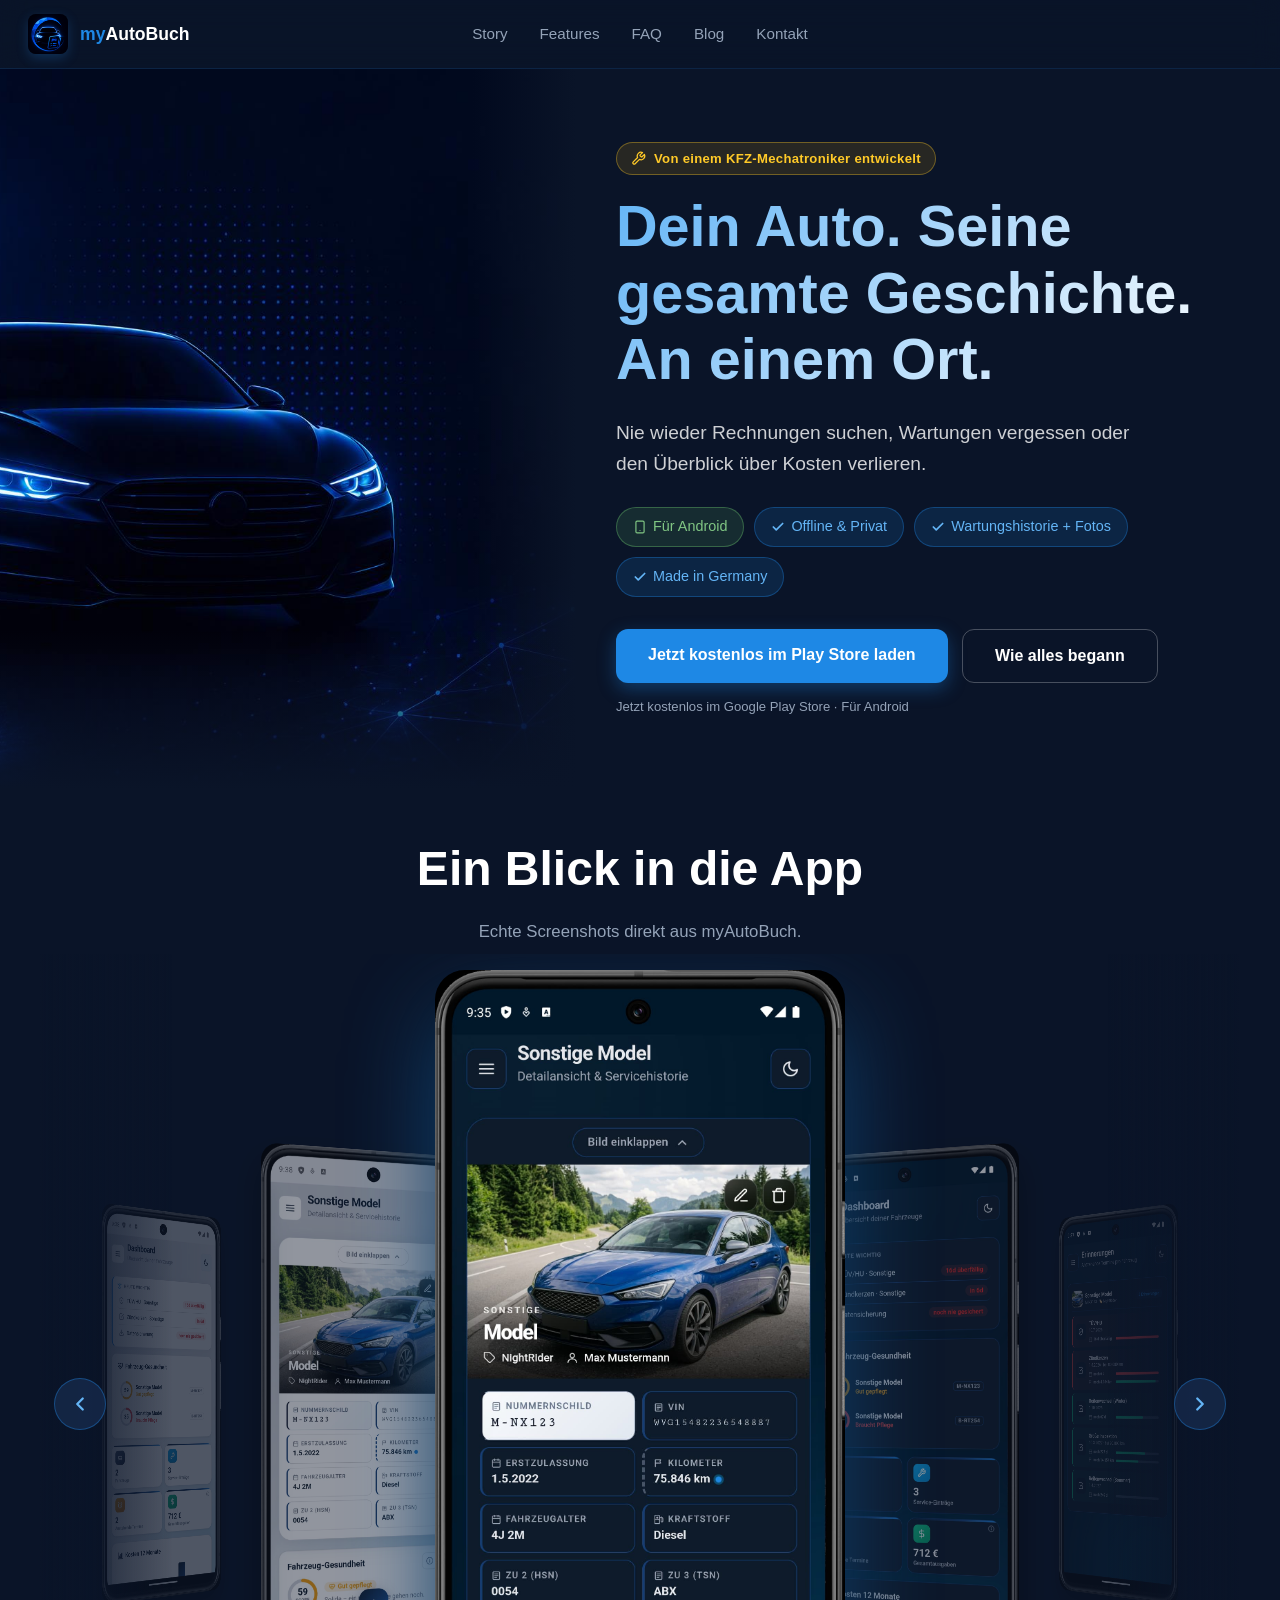
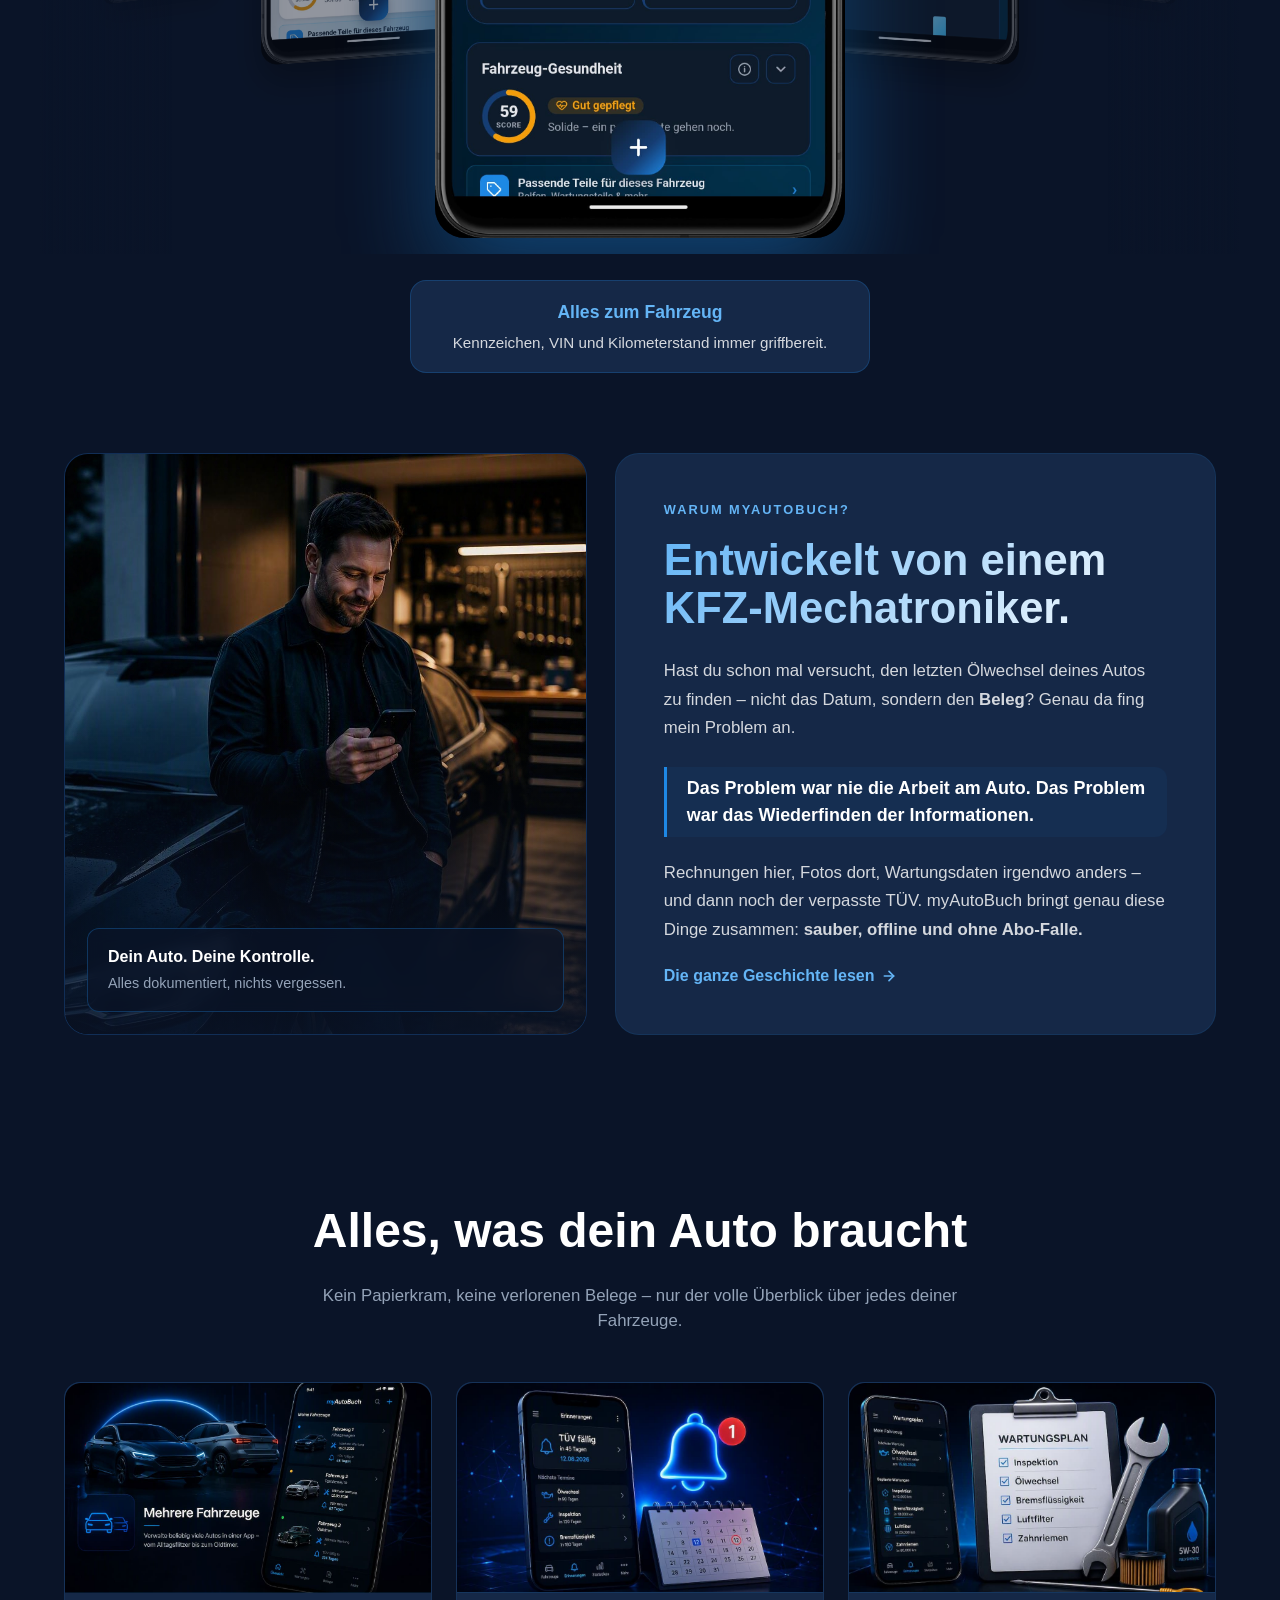
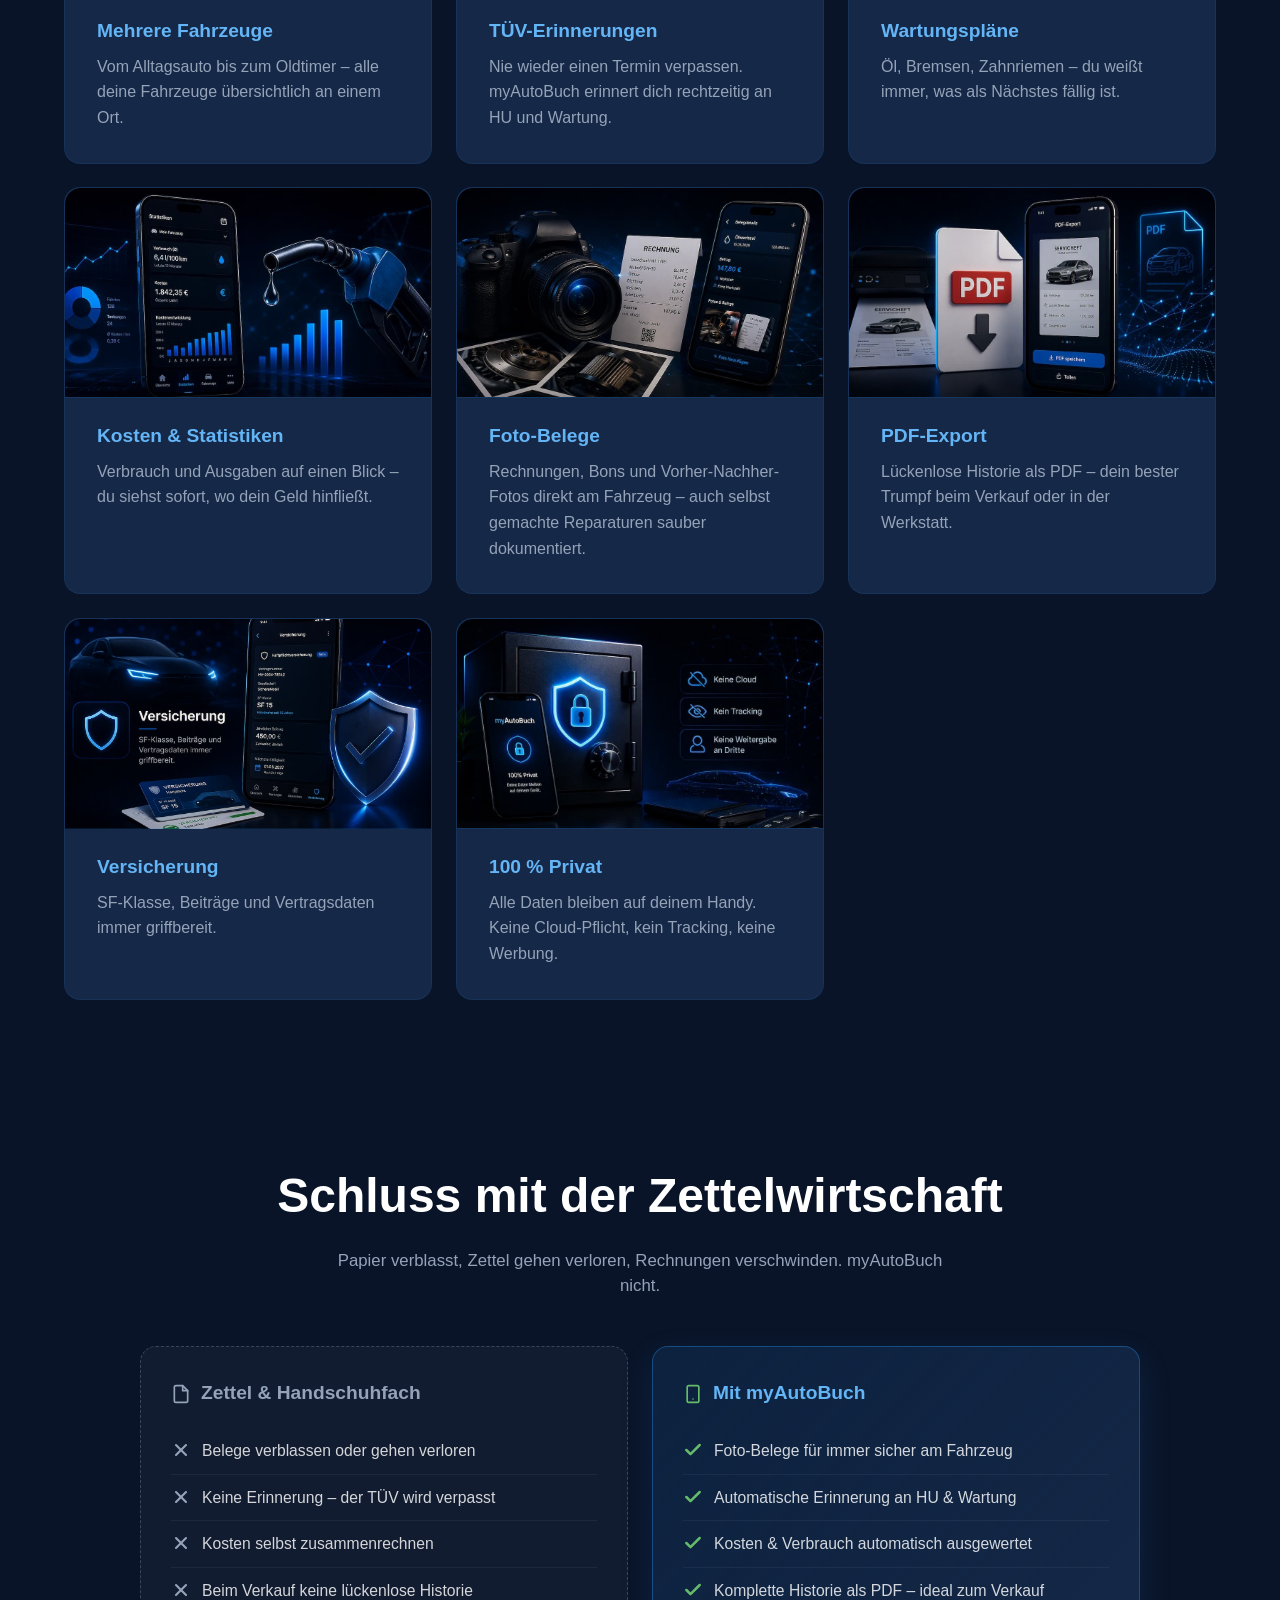
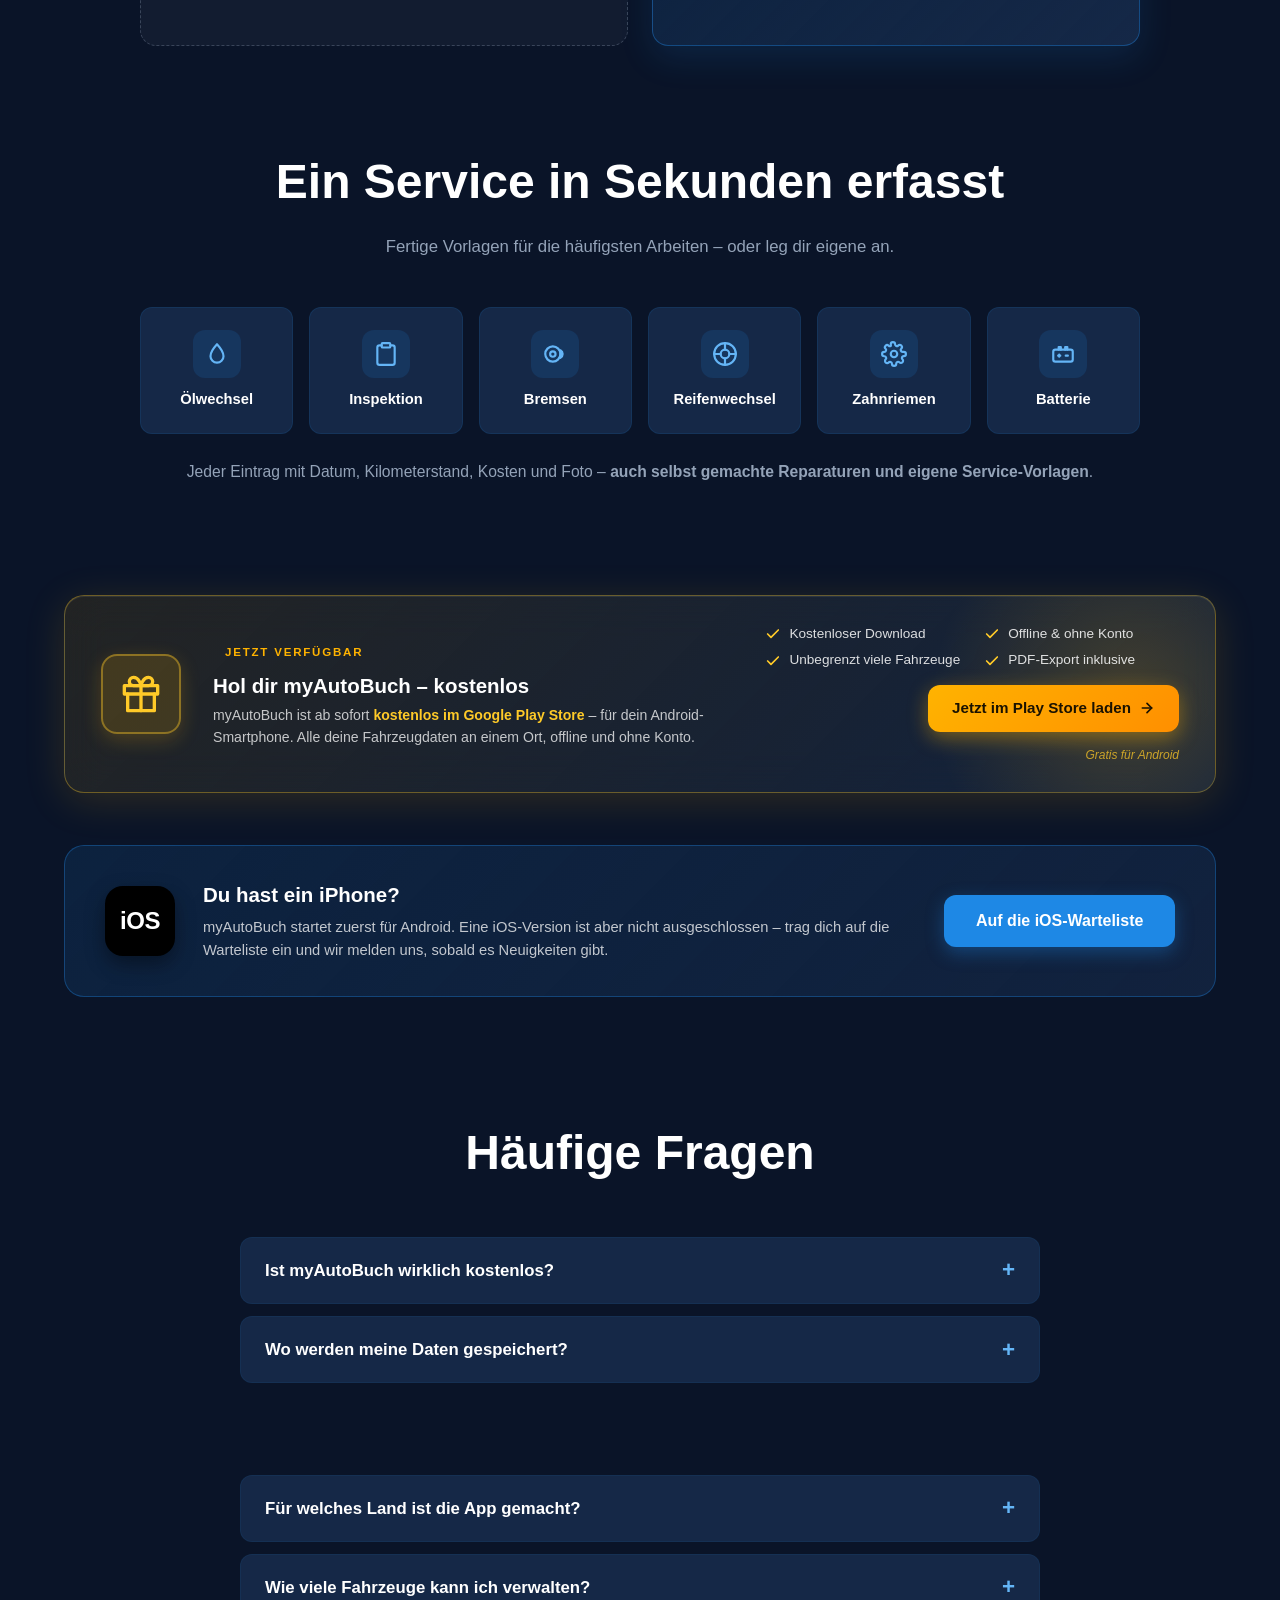
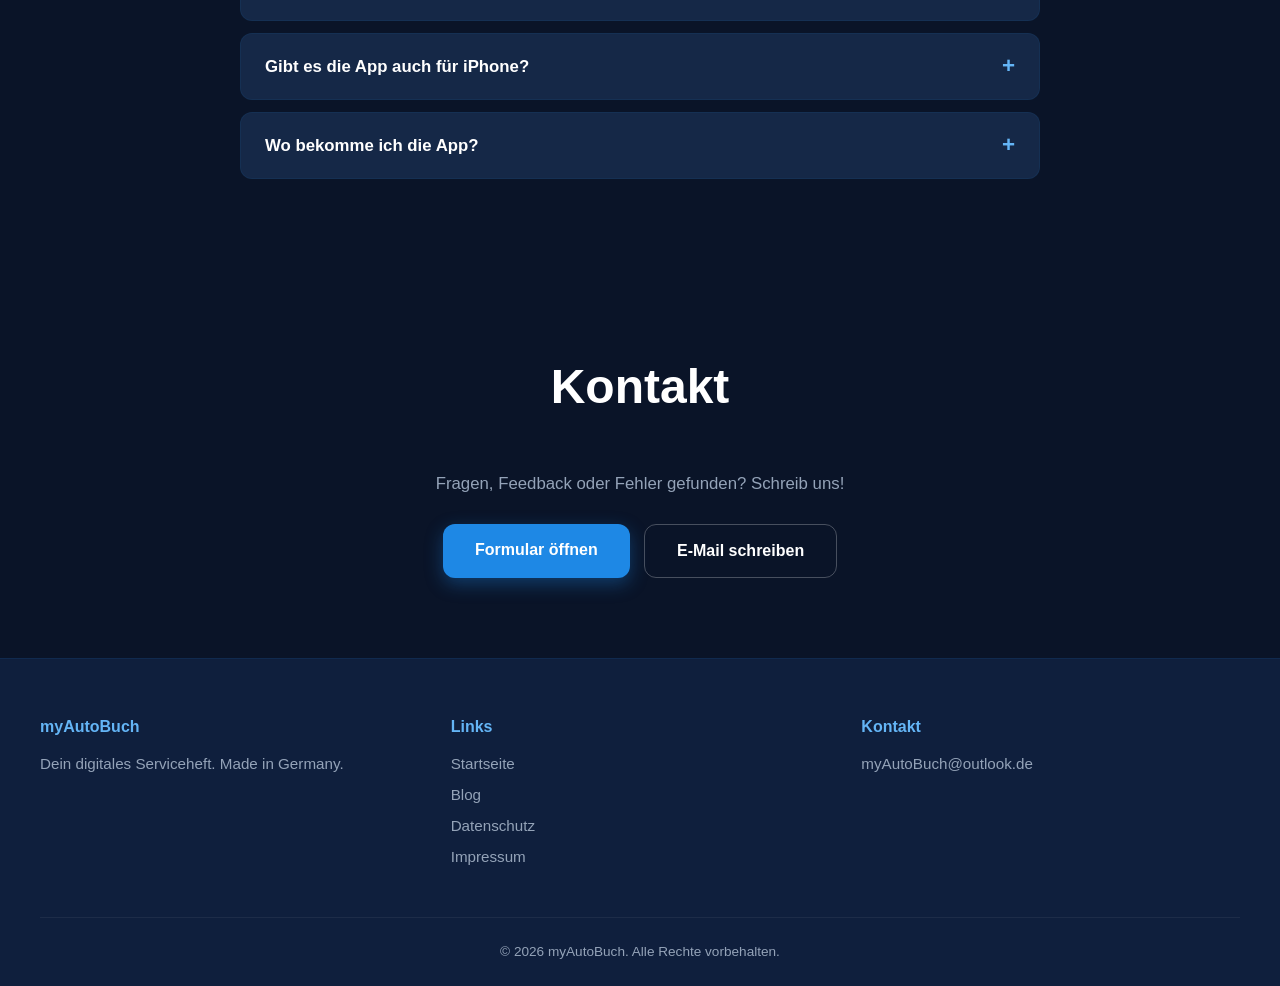
==== index.html @ 66697f63 "App-Launch: Early-Adopter-Buttons durch Play-Store-Link ersetzt, Karussell auf 15 Screenshots erweit" ====
<!DOCTYPE html>
<html lang="de">
<head>
<meta charset="UTF-8">
<meta name="viewport" content="width=device-width,initial-scale=1.0">
<title>myAutoBuch – Digitales Serviceheft App fuer Android | TUEV, Wartung, Tank</title>
<meta name="description" content="myAutoBuch ist das digitale Serviceheft für Android. Wartung, TÜV-Termine, Tankvorgänge, Kosten und Belege in einer App. 100 % offline, 100 % privat. Made in Germany.">
<meta property="og:site_name" content="myAutoBuch">
<meta property="og:type" content="website">
<meta property="og:title" content="myAutoBuch – Digitales Serviceheft App für Android">
<meta property="og:description" content="Digitales Serviceheft, TÜV Erinnerungen, Wartungspläne und Tankbuch in einer App. Alle Daten bleiben offline auf deinem Handy. Made in Germany.">
<meta property="og:url" content="https://myautobuch.github.io/">
<meta property="og:image" content="https://myautobuch.github.io/assets/og-image.jpg">
<meta property="og:image:width" content="1200">
<meta property="og:image:height" content="630">
<meta property="og:image:alt" content="myAutoBuch – Dein digitales Serviceheft">
<meta property="og:locale" content="de_DE">
<meta name="twitter:card" content="summary_large_image">
<meta name="twitter:title" content="myAutoBuch – Digitales Serviceheft App für Android">
<meta name="twitter:description" content="Digitales Serviceheft, TÜV Erinnerungen, Wartungspläne und Tankbuch in einer App. Alle Daten bleiben offline auf deinem Handy. Made in Germany.">
<meta name="twitter:image" content="https://myautobuch.github.io/assets/og-image.jpg">
<meta name="twitter:image:alt" content="myAutoBuch – Dein digitales Serviceheft">
<link rel="canonical" href="https://myautobuch.github.io/">
<link rel="icon" href="/favicon.ico">
<link rel="apple-touch-icon" sizes="180x180" href="/apple-touch-icon.png">
<link rel="icon" type="image/png" sizes="32x32" href="/favicon-32x32.png">
<link rel="icon" type="image/png" sizes="16x16" href="/favicon-16x16.png">
<link rel="manifest" href="/site.webmanifest">
<meta name="theme-color" content="#0A1428">
<link rel="stylesheet" href="style.css">

<!-- Zusaetzliche SEO-Meta-Tags -->
<meta name="keywords" content="digitales Serviceheft, Fahrzeugverwaltung, TÜV Erinnerung, Wartungsplan, Tankbuch, KFZ App, Auto App, myAutoBuch, Android App, Fahrtenbuch, Serviceheft App, HU Erinnerung">
<meta name="author" content="myAutoBuch">
<meta name="robots" content="index, follow, max-image-preview:large">
<meta name="googlebot" content="index, follow">
<meta name="language" content="German">
<meta name="revisit-after" content="7 days">
<meta name="rating" content="general">
<meta name="google-site-verification" content="DEIN_VERIFIZIERUNGS_CODE_HIER">
<meta name="twitter:site" content="@myautobuch">
<meta name="twitter:creator" content="@myautobuch">

<!-- Structured Data / JSON-LD: MobileApplication -->
<script type="application/ld+json">
{
  "@context": "https://schema.org",
  "@type": "MobileApplication",
  "name": "myAutoBuch",
  "operatingSystem": "ANDROID",
  "applicationCategory": "AutoAndVehicles",
  "applicationSubCategory": "Digitales Serviceheft",
  "description": "myAutoBuch ist dein digitales Serviceheft für Android. Verwalte Wartungen, TÜV-Termine, Tankvorgänge, Kosten und Belege – 100 Prozent offline, 100 Prozent privat, Made in Germany.",
  "url": "https://myautobuch.github.io/",
  "image": "https://myautobuch.github.io/assets/og-image.jpg",
  "inLanguage": "de-DE",
  "author": {
    "@type": "Organization",
    "name": "myAutoBuch",
    "email": "myAutoBuch@outlook.de",
    "url": "https://myautobuch.github.io/"
  },
  "offers": {
    "@type": "Offer",
    "price": "0",
    "priceCurrency": "EUR",
    "availability": "https://schema.org/InStock"
  },
  "featureList": [
    "Mehrere Fahrzeuge verwalten",
    "TÜV Erinnerungen",
    "Wartungspläne",
    "Statistiken und Auswertungen",
    "Foto Belege",
    "PDF Export",
    "Versicherungsdaten",
    "100 Prozent offline und privat"
  ]
}
</script>
<!-- Structured Data / JSON-LD: Organization -->
<script type="application/ld+json">
{
  "@context": "https://schema.org",
  "@type": "Organization",
  "name": "myAutoBuch",
  "url": "https://myautobuch.github.io/",
  "logo": "https://myautobuch.github.io/assets/icon.png",
  "email": "myAutoBuch@outlook.de",
  "sameAs": [
    "https://www.facebook.com/myautobuch",
    "https://www.instagram.com/myautobuch",
    "https://twitter.com/myautobuch"
  ]
}
</script>
<!-- Structured Data / JSON-LD: Website mit interner Suche -->
<script type="application/ld+json">
{
  "@context": "https://schema.org",
  "@type": "WebSite",
  "name": "myAutoBuch",
  "url": "https://myautobuch.github.io/",
  "inLanguage": "de-DE"
}
</script>
<script type="application/ld+json">
{
  "@context": "https://schema.org",
  "@type": "FAQPage",
  "mainEntity": [
    {
      "@type": "Question",
      "name": "Ist myAutoBuch wirklich kostenlos?",
      "acceptedAnswer": {
        "@type": "Answer",
        "text": "Der Download bleibt immer kostenlos. Später wird es optionale Premium-Features geben, der Kern der App bleibt gratis."
      }
    },
    {
      "@type": "Question",
      "name": "Wo werden meine Daten gespeichert?",
      "acceptedAnswer": {
        "@type": "Answer",
        "text": "Alle Daten bleiben lokal auf deinem Smartphone. Es gibt keinen Server und kein Konto. Später kommt eine optionale Cloud-Sicherung als Premium-Feature."
      }
    },
    {
      "@type": "Question",
      "name": "Welche Fahrzeuge werden unterstützt?",
      "acceptedAnswer": {
        "@type": "Answer",
        "text": "Aktuell nur Autos (PKW). Motorräder, Wohnmobile und LKW folgen in späteren Versionen."
      }
    },
    {
      "@type": "Question",
      "name": "Für welches Land ist die App gemacht?",
      "acceptedAnswer": {
        "@type": "Answer",
        "text": "myAutoBuch ist speziell für Deutschland gemacht. Mit HSN/TSN-Erfassung, TÜV/HU-Terminen und SF-Klassen für die Kfz-Versicherung."
      }
    },
    {
      "@type": "Question",
      "name": "Wie viele Fahrzeuge kann ich verwalten?",
      "acceptedAnswer": {
        "@type": "Answer",
        "text": "Beliebig viele. Ob ein Auto oder zehn, die App skaliert mit dir."
      }
    },
    {
      "@type": "Question",
      "name": "Gibt es die App auch für iPhone?",
      "acceptedAnswer": {
        "@type": "Answer",
        "text": "myAutoBuch startet zuerst für Android. Eine iOS-Version ist nicht ausgeschlossen – trag dich auf die Warteliste ein."
      }
    },
    {
      "@type": "Question",
      "name": "Wo bekomme ich die App?",
      "acceptedAnswer": {
        "@type": "Answer",
        "text": "myAutoBuch ist ab sofort kostenlos im Google Play Store verfügbar. Einfach myAutoBuch suchen oder direkt über die Website laden."
      }
    }
  ]
}
</script>
</head>
<body>

<nav class="nav">
  <a href="index.html" class="nav-brand">
    <div class="nav-logo" aria-label="myAutoBuch Logo"></div>
    <span><span style="color:var(--color-primary);">my</span>AutoBuch</span>
  </a>
  <ul class="nav-links">
    <li><a href="index.html#warum">Story</a></li>
    <li><a href="index.html#features">Features</a></li>
    <li><a href="index.html#faq">FAQ</a></li>
    <li><a href="blog.html">Blog</a></li>
    <li><a href="index.html#kontakt">Kontakt</a></li>
  </ul>
  <div class="nav-spacer"></div>
</nav>

<!-- 1) HERO -->
<section class="hero">
  <div class="hero-image" role="img" aria-label="myAutoBuch – dein digitales Serviceheft"></div>
  <div class="hero-content">
    <span class="hero-eyebrow">
      <svg viewBox="0 0 24 24" fill="none" stroke="currentColor" stroke-width="2" stroke-linecap="round" stroke-linejoin="round"><path d="M14.7 6.3a1 1 0 0 0 0 1.4l1.6 1.6a1 1 0 0 0 1.4 0l3.77-3.77a6 6 0 0 1-7.94 7.94l-6.91 6.91a2.12 2.12 0 0 1-3-3l6.91-6.91a6 6 0 0 1 7.94-7.94l-3.76 3.76z"/></svg>
      Von einem KFZ-Mechatroniker entwickelt
    </span>
    <h1>Dein Auto. Seine gesamte Geschichte. An einem Ort.</h1>
    <p class="hero-subtitle">Nie wieder Rechnungen suchen, Wartungen vergessen oder den Überblick über Kosten verlieren.</p>
    <div class="hero-usps">
      <span class="pill pill-android"><svg viewBox="0 0 24 24" width="14" height="14" fill="none" stroke="currentColor" stroke-width="2" stroke-linecap="round" stroke-linejoin="round"><rect x="5" y="2" width="14" height="20" rx="2" ry="2"/><line x1="12" y1="18" x2="12" y2="18"/></svg> Für Android</span>
      <span class="pill"><svg viewBox="0 0 24 24" width="14" height="14" fill="none" stroke="currentColor" stroke-width="3" stroke-linecap="round" stroke-linejoin="round"><polyline points="20 6 9 17 4 12"/></svg> Offline &amp; Privat</span>
      <span class="pill"><svg viewBox="0 0 24 24" width="14" height="14" fill="none" stroke="currentColor" stroke-width="3" stroke-linecap="round" stroke-linejoin="round"><polyline points="20 6 9 17 4 12"/></svg> Wartungshistorie + Fotos</span>
      <span class="pill"><svg viewBox="0 0 24 24" width="14" height="14" fill="none" stroke="currentColor" stroke-width="3" stroke-linecap="round" stroke-linejoin="round"><polyline points="20 6 9 17 4 12"/></svg> Made in Germany</span>
    </div>
    <div class="hero-buttons">
      <!-- LIVE: App ist seit 08/2026 im Google Play Store. -->
      <a href="https://play.google.com/store/apps/details?id=de.myautobuch.app" class="btn btn-primary">Jetzt kostenlos im Play Store laden</a>
      <a href="#warum" class="btn btn-secondary">Wie alles begann</a>
    </div>
    <p class="hero-note">Jetzt kostenlos im Google Play Store · Für Android</p>
  </div>
</section>

<!-- 2) SCREENSHOT-KARUSSELL (echtes 3D, aber scharf) -->
<section id="screenshots" class="screens-head">
  <h2 class="reveal">Ein Blick in die App</h2>
  <p class="lead reveal" data-d="1">Echte Screenshots direkt aus myAutoBuch.</p>
</section>

<div class="carousel3d" id="carousel3d" aria-label="Screenshot-Galerie von myAutoBuch">
  <button class="carousel3d-nav prev" id="c3dPrev" aria-label="Vorheriger Screenshot">
    <svg viewBox="0 0 24 24" fill="none" stroke="currentColor" stroke-width="2.5" stroke-linecap="round" stroke-linejoin="round"><polyline points="15 18 9 12 15 6"/></svg>
  </button>
  <div class="carousel3d-stage" id="c3dStage">
    <figure class="c3d-item" data-title="Alles zum Fahrzeug" data-text="Kennzeichen, VIN und Kilometerstand immer griffbereit.">
      <img src="assets/screenshot-1.jpg" alt="Fahrzeug-Detailansicht mit Kennzeichen, VIN, Kilometerstand und Fahrzeugdaten" loading="lazy" width="720" height="1524">
    </figure>
    <figure class="c3d-item" data-title="Dein Cockpit" data-text="Übersicht, anstehende Termine und Kosten auf einen Blick.">
      <img src="assets/screenshot-2.jpg" alt="Dashboard mit Fahrzeug-Übersicht, anstehenden Terminen und Kostenverlauf" loading="lazy" width="720" height="1524">
    </figure>
    <figure class="c3d-item" data-title="Nie wieder TÜV verpassen" data-text="Automatische Erinnerungen für HU und Wartung.">
      <img src="assets/screenshot-3.jpg" alt="Erinnerungen an TÜV/HU und Wartungstermine mit Fälligkeit" loading="lazy" width="720" height="1524">
    </figure>
    <figure class="c3d-item" data-title="Zahlen, die du verstehst" data-text="Verbrauch, Fahrleistung und Tank-Ranking im Vergleich.">
      <img src="assets/screenshot-4.jpg" alt="Statistiken mit Monatsvergleich, Tankstellen-Ranking und Fahrleistung" loading="lazy" width="720" height="1524">
    </figure>
    <figure class="c3d-item" data-title="Volle Kostenkontrolle" data-text="Ausgaben und CO₂ je Kraftstoff immer im Blick.">
      <img src="assets/screenshot-5.jpg" alt="Kostenübersicht mit Gesamtausgaben, Tank-Auswertung und CO₂ pro Kraftstoff" loading="lazy" width="720" height="1524">
    </figure>
    <figure class="c3d-item" data-title="Jede Tankung erfasst" data-text="Getrennte Auswertung je Kraftstoff und volle Historie.">
      <img src="assets/screenshot-6.jpg" alt="Tankübersicht mit getrennter Auswertung je Kraftstoff und Tankungs-Historie" loading="lazy" width="720" height="1524">
    </figure>
    <figure class="c3d-item" data-title="Fahrzeug-Gesundheit" data-text="Ein Score zeigt, wie gepflegt dein Auto wirklich ist.">
      <img src="assets/screenshot-7.jpg" alt="Fahrzeug-Gesundheits-Score mit HU/TÜV-Status, Wartungen und Score-Verlauf" loading="lazy" width="720" height="1524">
    </figure>
    <figure class="c3d-item" data-title="Lückenlose Service-Historie" data-text="Jede Reparatur mit Datum, Kilometern und Kosten.">
      <img src="assets/screenshot-8.jpg" alt="Service-Historie als Zeitstrahl mit Klimaservice, Reifenwechsel und Ölwechsel" loading="lazy" width="720" height="1524">
    </figure>
    <figure class="c3d-item" data-title="Wartung im Griff" data-text="Intervalle aus Vorlagen oder ganz nach deinem Plan.">
      <img src="assets/screenshot-9.jpg" alt="Wartungspläne mit Intervallen für Ölwechsel, Inspektionen und Reifenwechsel" loading="lazy" width="720" height="1524">
    </figure>
    <figure class="c3d-item" data-title="Deine Fahrleistung" data-text="Kilometer pro Monat und Jahr im klaren Vergleich.">
      <img src="assets/screenshot-10.jpg" alt="Fahrleistungs-Statistik mit Kilometern pro Monat und Jahresvergleich" loading="lazy" width="720" height="1524">
    </figure>
    <figure class="c3d-item" data-title="Alles griffbereit" data-text="Mehrere Fahrzeuge, Foto-Galerie und Datensicherung.">
      <img src="assets/screenshot-11.jpg" alt="App-Menü mit Fahrzeugauswahl, Foto-Galerie, Erfolgen und Datensicherung" loading="lazy" width="720" height="1524">
    </figure>
    <figure class="c3d-item" data-title="Erfolge freischalten" data-text="Pflege deine Historie – und werde dafür belohnt.">
      <img src="assets/screenshot-12.jpg" alt="Erfolge-Übersicht mit freischaltbaren Abzeichen und Fortschrittsbalken" loading="lazy" width="720" height="1524">
    </figure>
    <figure class="c3d-item" data-title="Dein Auto-Jahr" data-text="Alle Ausgaben nach Kategorie, teilbar mit einem Tipp.">
      <img src="assets/screenshot-13.jpg" alt="Jahresrückblick mit Gesamtausgaben und Aufteilung nach Kategorie" loading="lazy" width="720" height="1524">
    </figure>
    <figure class="c3d-item" data-title="Hell oder dunkel" data-text="Das komplette Dashboard auch im hellen Design.">
      <img src="assets/screenshot-14.jpg" alt="Dashboard im hellen Design mit Terminen, Fahrzeug-Gesundheit und Kosten" loading="lazy" width="720" height="1524">
    </figure>
    <figure class="c3d-item" data-title="Dein Fahrzeug mit Foto" data-text="Eigenes Fahrzeugbild, Kennzeichen, VIN und HSN/TSN.">
      <img src="assets/screenshot-15.jpg" alt="Fahrzeug-Detailansicht mit Fahrzeugfoto, Kennzeichen, VIN und HSN/TSN" loading="lazy" width="720" height="1524">
    </figure>
  </div>
  <button class="carousel3d-nav next" id="c3dNext" aria-label="Nächster Screenshot">
    <svg viewBox="0 0 24 24" fill="none" stroke="currentColor" stroke-width="2.5" stroke-linecap="round" stroke-linejoin="round"><polyline points="9 18 15 12 9 6"/></svg>
  </button>
</div>
<div class="carousel3d-caption reveal" id="c3dCaption">
  <h4>Alles zum Fahrzeug</h4>
  <p>Kennzeichen, VIN und Kilometerstand immer griffbereit.</p>
</div>

<!-- 3) WARUM ICH DIESE APP ENTWICKELT HABE -->
<section id="warum" class="warum-section">
  <div class="warum-grid">
    <div class="warum-visual reveal">
      <img src="assets/warum-visual.jpg" alt="KFZ-Mechatroniker arbeitet zufrieden am eigenen Fahrzeug in seiner Garage">
      <div class="warum-visual-label">
        <strong>Dein Auto. Deine Kontrolle.</strong>
        <span>Alles dokumentiert, nichts vergessen.</span>
      </div>
    </div>
    <div class="warum-text reveal" data-d="1">
      <span class="warum-eyebrow">Warum myAutoBuch?</span>
      <h2>Entwickelt von einem KFZ-Mechatroniker.</h2>
      <p>Hast du schon mal versucht, den letzten Ölwechsel deines Autos zu finden – nicht das Datum, sondern den <strong>Beleg</strong>? Genau da fing mein Problem an.</p>
      <blockquote>Das Problem war nie die Arbeit am Auto. Das Problem war das Wiederfinden der Informationen.</blockquote>
      <p>Rechnungen hier, Fotos dort, Wartungsdaten irgendwo anders – und dann noch der verpasste TÜV. myAutoBuch bringt genau diese Dinge zusammen: <strong>sauber, offline und ohne Abo-Falle.</strong></p>
      <a href="blog-post-1.html" class="warum-link">Die ganze Geschichte lesen
        <svg viewBox="0 0 24 24" width="16" height="16" fill="none" stroke="currentColor" stroke-width="2.5" stroke-linecap="round" stroke-linejoin="round"><line x1="5" y1="12" x2="19" y2="12"/><polyline points="12 5 19 12 12 19"/></svg>
      </a>
    </div>
  </div>
</section>

<!-- 4) FEATURES (nutzenorientiert) -->
<section id="features">
  <h2 class="reveal">Alles, was dein Auto braucht</h2>
  <p class="lead reveal" data-d="1">Kein Papierkram, keine verlorenen Belege – nur der volle Überblick über jedes deiner Fahrzeuge.</p>
  <div class="features-grid">
    <div class="feature-card reveal" data-d="1">
      <div class="feature-icon"><svg viewBox="0 0 24 24" fill="none" stroke="currentColor" stroke-width="2" stroke-linecap="round" stroke-linejoin="round"><path d="M14 16H9m10 0h3v-3.15a1 1 0 0 0-.84-.99L16 11l-2.7-3.6a1 1 0 0 0-.8-.4H5.24a2 2 0 0 0-1.8 1.1l-.8 1.63A6 6 0 0 0 2 12.42V16h2"/><circle cx="6.5" cy="16.5" r="2.5"/><circle cx="16.5" cy="16.5" r="2.5"/></svg></div>
      <h3>Mehrere Fahrzeuge</h3>
      <p>Vom Alltagsauto bis zum Oldtimer – alle deine Fahrzeuge übersichtlich an einem Ort.</p>
    </div>
    <div class="feature-card reveal" data-d="2">
      <div class="feature-icon"><svg viewBox="0 0 24 24" fill="none" stroke="currentColor" stroke-width="2" stroke-linecap="round" stroke-linejoin="round"><path d="M18 8A6 6 0 0 0 6 8c0 7-3 9-3 9h18s-3-2-3-9"/><path d="M13.73 21a2 2 0 0 1-3.46 0"/></svg></div>
      <h3>TÜV-Erinnerungen</h3>
      <p>Nie wieder einen Termin verpassen. myAutoBuch erinnert dich rechtzeitig an HU und Wartung.</p>
    </div>
    <div class="feature-card reveal" data-d="3">
      <div class="feature-icon"><svg viewBox="0 0 24 24" fill="none" stroke="currentColor" stroke-width="2" stroke-linecap="round" stroke-linejoin="round"><path d="M14.7 6.3a1 1 0 0 0 0 1.4l1.6 1.6a1 1 0 0 0 1.4 0l3.77-3.77a6 6 0 0 1-7.94 7.94l-6.91 6.91a2.12 2.12 0 0 1-3-3l6.91-6.91a6 6 0 0 1 7.94-7.94l-3.76 3.76z"/></svg></div>
      <h3>Wartungspläne</h3>
      <p>Öl, Bremsen, Zahnriemen – du weißt immer, was als Nächstes fällig ist.</p>
    </div>
    <div class="feature-card reveal" data-d="4">
      <div class="feature-icon"><svg viewBox="0 0 24 24" fill="none" stroke="currentColor" stroke-width="2" stroke-linecap="round" stroke-linejoin="round"><line x1="12" y1="20" x2="12" y2="10"/><line x1="18" y1="20" x2="18" y2="4"/><line x1="6" y1="20" x2="6" y2="16"/></svg></div>
      <h3>Kosten &amp; Statistiken</h3>
      <p>Verbrauch und Ausgaben auf einen Blick – du siehst sofort, wo dein Geld hinfließt.</p>
    </div>
    <div class="feature-card reveal" data-d="5">
      <div class="feature-icon"><svg viewBox="0 0 24 24" fill="none" stroke="currentColor" stroke-width="2" stroke-linecap="round" stroke-linejoin="round"><path d="M23 19a2 2 0 0 1-2 2H3a2 2 0 0 1-2-2V8a2 2 0 0 1 2-2h4l2-3h6l2 3h4a2 2 0 0 1 2 2z"/><circle cx="12" cy="13" r="4"/></svg></div>
      <h3>Foto-Belege</h3>
      <p>Rechnungen, Bons und Vorher-Nachher-Fotos direkt am Fahrzeug – auch selbst gemachte Reparaturen sauber dokumentiert.</p>
    </div>
    <div class="feature-card reveal" data-d="6">
      <div class="feature-icon"><svg viewBox="0 0 24 24" fill="none" stroke="currentColor" stroke-width="2" stroke-linecap="round" stroke-linejoin="round"><path d="M14 2H6a2 2 0 0 0-2 2v16a2 2 0 0 0 2 2h12a2 2 0 0 0 2-2V8z"/><polyline points="14 2 14 8 20 8"/><line x1="16" y1="13" x2="8" y2="13"/><line x1="16" y1="17" x2="8" y2="17"/></svg></div>
      <h3>PDF-Export</h3>
      <p>Lückenlose Historie als PDF – dein bester Trumpf beim Verkauf oder in der Werkstatt.</p>
    </div>
    <div class="feature-card reveal" data-d="7">
      <div class="feature-icon"><svg viewBox="0 0 24 24" fill="none" stroke="currentColor" stroke-width="2" stroke-linecap="round" stroke-linejoin="round"><path d="M12 22s8-4 8-10V5l-8-3-8 3v7c0 6 8 10 8 10z"/></svg></div>
      <h3>Versicherung</h3>
      <p>SF-Klasse, Beiträge und Vertragsdaten immer griffbereit.</p>
    </div>
    <div class="feature-card reveal" data-d="8">
      <div class="feature-icon"><svg viewBox="0 0 24 24" fill="none" stroke="currentColor" stroke-width="2" stroke-linecap="round" stroke-linejoin="round"><rect x="3" y="11" width="18" height="11" rx="2" ry="2"/><path d="M7 11V7a5 5 0 0 1 10 0v4"/></svg></div>
      <h3>100 % Privat</h3>
      <p>Alle Daten bleiben auf deinem Handy. Keine Cloud-Pflicht, kein Tracking, keine Werbung.</p>
    </div>
  </div>
</section>

<!-- 4b) VERGLEICH: myAutoBuch vs. Zettelwirtschaft -->
<section id="vergleich">
  <h2 class="reveal">Schluss mit der Zettelwirtschaft</h2>
  <p class="lead reveal" data-d="1">Papier verblasst, Zettel gehen verloren, Rechnungen verschwinden. myAutoBuch nicht.</p>
  <div class="compare-grid">
    <div class="compare-col is-old reveal" data-d="1">
      <h3>
        <svg class="compare-ico" viewBox="0 0 24 24" fill="none" stroke="currentColor" stroke-width="2" stroke-linecap="round" stroke-linejoin="round"><path d="M14 2H6a2 2 0 0 0-2 2v16a2 2 0 0 0 2 2h12a2 2 0 0 0 2-2V8z"/><polyline points="14 2 14 8 20 8"/></svg>
        Zettel &amp; Handschuhfach
      </h3>
      <ul class="compare-list">
        <li><svg class="compare-ico" viewBox="0 0 24 24" fill="none" stroke="currentColor" stroke-width="2.5" stroke-linecap="round" stroke-linejoin="round"><line x1="18" y1="6" x2="6" y2="18"/><line x1="6" y1="6" x2="18" y2="18"/></svg> Belege verblassen oder gehen verloren</li>
        <li><svg class="compare-ico" viewBox="0 0 24 24" fill="none" stroke="currentColor" stroke-width="2.5" stroke-linecap="round" stroke-linejoin="round"><line x1="18" y1="6" x2="6" y2="18"/><line x1="6" y1="6" x2="18" y2="18"/></svg> Keine Erinnerung – der TÜV wird verpasst</li>
        <li><svg class="compare-ico" viewBox="0 0 24 24" fill="none" stroke="currentColor" stroke-width="2.5" stroke-linecap="round" stroke-linejoin="round"><line x1="18" y1="6" x2="6" y2="18"/><line x1="6" y1="6" x2="18" y2="18"/></svg> Kosten selbst zusammenrechnen</li>
        <li><svg class="compare-ico" viewBox="0 0 24 24" fill="none" stroke="currentColor" stroke-width="2.5" stroke-linecap="round" stroke-linejoin="round"><line x1="18" y1="6" x2="6" y2="18"/><line x1="6" y1="6" x2="18" y2="18"/></svg> Beim Verkauf keine lückenlose Historie</li>
      </ul>
    </div>
    <div class="compare-col is-new reveal" data-d="2">
      <h3>
        <svg class="compare-ico" viewBox="0 0 24 24" fill="none" stroke="currentColor" stroke-width="2" stroke-linecap="round" stroke-linejoin="round"><rect x="5" y="2" width="14" height="20" rx="2" ry="2"/><line x1="12" y1="18" x2="12" y2="18"/></svg>
        Mit myAutoBuch
      </h3>
      <ul class="compare-list">
        <li><svg class="compare-ico" viewBox="0 0 24 24" fill="none" stroke="currentColor" stroke-width="3" stroke-linecap="round" stroke-linejoin="round"><polyline points="20 6 9 17 4 12"/></svg> Foto-Belege für immer sicher am Fahrzeug</li>
        <li><svg class="compare-ico" viewBox="0 0 24 24" fill="none" stroke="currentColor" stroke-width="3" stroke-linecap="round" stroke-linejoin="round"><polyline points="20 6 9 17 4 12"/></svg> Automatische Erinnerung an HU &amp; Wartung</li>
        <li><svg class="compare-ico" viewBox="0 0 24 24" fill="none" stroke="currentColor" stroke-width="3" stroke-linecap="round" stroke-linejoin="round"><polyline points="20 6 9 17 4 12"/></svg> Kosten &amp; Verbrauch automatisch ausgewertet</li>
        <li><svg class="compare-ico" viewBox="0 0 24 24" fill="none" stroke="currentColor" stroke-width="3" stroke-linecap="round" stroke-linejoin="round"><polyline points="20 6 9 17 4 12"/></svg> Komplette Historie als PDF – ideal zum Verkauf</li>
      </ul>
    </div>
  </div>
</section>

<!-- 4c) SERVICE-PRESETS (echte App-Icons aus PLAN_TEMPLATES) -->
<section id="presets" style="padding-top:20px;">
  <h2 class="reveal">Ein Service in Sekunden erfasst</h2>
  <p class="lead reveal" data-d="1">Fertige Vorlagen für die häufigsten Arbeiten – oder leg dir eigene an.</p>
  <div class="presets-wrap">
    <div class="presets-grid">
      <div class="preset-chip reveal" data-d="1">
        <div class="preset-ico"><svg viewBox="0 0 24 24" stroke-width="2" stroke-linecap="round" stroke-linejoin="round"><path d="M12 3s6 6.5 6 11a6 6 0 0 1-12 0c0-4.5 6-11 6-11z"/></svg></div>
        <span>Ölwechsel</span>
      </div>
      <div class="preset-chip reveal" data-d="2">
        <div class="preset-ico"><svg viewBox="0 0 24 24" stroke-width="2" stroke-linecap="round" stroke-linejoin="round"><path d="M16 4h2a2 2 0 0 1 2 2v14a2 2 0 0 1-2 2H6a2 2 0 0 1-2-2V6a2 2 0 0 1 2-2h2"/><rect x="8" y="2" width="8" height="4" rx="1"/></svg></div>
        <span>Inspektion</span>
      </div>
      <div class="preset-chip reveal" data-d="3">
        <div class="preset-ico"><svg viewBox="0 0 24 24" stroke-width="2" stroke-linecap="round" stroke-linejoin="round"><circle cx="10" cy="12" r="7"/><circle cx="10" cy="12" r="2.5"/><path d="M17 8.5a4 4 0 0 1 0 7z"/></svg></div>
        <span>Bremsen</span>
      </div>
      <div class="preset-chip reveal" data-d="4">
        <div class="preset-ico"><svg viewBox="0 0 24 24" stroke-width="2" stroke-linecap="round" stroke-linejoin="round"><circle cx="12" cy="12" r="10"/><circle cx="12" cy="12" r="4"/><line x1="12" y1="2" x2="12" y2="8"/><line x1="12" y1="16" x2="12" y2="22"/><line x1="2" y1="12" x2="8" y2="12"/><line x1="16" y1="12" x2="22" y2="12"/></svg></div>
        <span>Reifenwechsel</span>
      </div>
      <div class="preset-chip reveal" data-d="5">
        <div class="preset-ico"><svg viewBox="0 0 24 24" stroke-width="2" stroke-linecap="round" stroke-linejoin="round"><circle cx="12" cy="12" r="3"/><path d="M19.4 15a1.65 1.65 0 0 0 .33 1.82l.06.06a2 2 0 1 1-2.83 2.83l-.06-.06a1.65 1.65 0 0 0-1.82-.33 1.65 1.65 0 0 0-1 1.51V21a2 2 0 1 1-4 0v-.09A1.65 1.65 0 0 0 9 19.4a1.65 1.65 0 0 0-1.82.33l-.06.06a2 2 0 1 1-2.83-2.83l.06-.06a1.65 1.65 0 0 0 .33-1.82 1.65 1.65 0 0 0-1.51-1H3a2 2 0 1 1 0-4h.09A1.65 1.65 0 0 0 4.6 9a1.65 1.65 0 0 0-.33-1.82l-.06-.06a2 2 0 1 1 2.83-2.83l.06.06a1.65 1.65 0 0 0 1.82.33h0A1.65 1.65 0 0 0 9 3.09V3a2 2 0 1 1 4 0v.09a1.65 1.65 0 0 0 1 1.51 1.65 1.65 0 0 0 1.82-.33l.06-.06a2 2 0 1 1 2.83 2.83l-.06.06a1.65 1.65 0 0 0-.33 1.82V9a1.65 1.65 0 0 0 1.51 1H21a2 2 0 1 1 0 4h-.09a1.65 1.65 0 0 0-1.51 1z"/></svg></div>
        <span>Zahnriemen</span>
      </div>
      <div class="preset-chip reveal" data-d="6">
        <div class="preset-ico"><svg viewBox="0 0 24 24" stroke-width="2" stroke-linecap="round" stroke-linejoin="round"><rect x="3" y="8" width="18" height="11" rx="2"/><path d="M8 8V5.5h2V8M14 8V5.5h2V8"/><path d="M7.5 13.5h2M8.5 12.5v2M14.5 13.5h2"/></svg></div>
        <span>Batterie</span>
      </div>
    </div>
    <p class="presets-note reveal">Jeder Eintrag mit Datum, Kilometerstand, Kosten und Foto – <strong>auch selbst gemachte Reparaturen und eigene Service-Vorlagen</strong>.</p>
  </div>
</section>

<!-- 5) DOWNLOAD / PLAY STORE -->
<div class="beta-wrapper" id="beta">
  <div class="beta-card reveal">
    <div class="beta-icon-large"><svg viewBox="0 0 24 24" fill="none" stroke="currentColor" stroke-width="2" stroke-linecap="round" stroke-linejoin="round"><polyline points="20 12 20 22 4 22 4 12"/><rect x="2" y="7" width="20" height="5"/><line x1="12" y1="22" x2="12" y2="7"/><path d="M12 7H7.5a2.5 2.5 0 0 1 0-5C11 2 12 7 12 7z"/><path d="M12 7h4.5a2.5 2.5 0 0 0 0-5C13 2 12 7 12 7z"/></svg></div>
    <div class="beta-content">
      <span class="beta-badge">Jetzt verfügbar</span>
      <h2>Hol dir myAutoBuch – kostenlos</h2>
      <p>myAutoBuch ist ab sofort <strong style="color:#FFCA28;">kostenlos im Google Play Store</strong> – für dein Android-Smartphone. Alle deine Fahrzeugdaten an einem Ort, offline und ohne Konto.</p>
    </div>
    <div class="beta-actions">
      <div class="beta-perks">
        <span class="beta-perk"><svg class="beta-perk-icon" viewBox="0 0 24 24" fill="none" stroke="currentColor" stroke-width="2.5" stroke-linecap="round" stroke-linejoin="round"><polyline points="20 6 9 17 4 12"/></svg> Kostenloser Download</span>
        <span class="beta-perk"><svg class="beta-perk-icon" viewBox="0 0 24 24" fill="none" stroke="currentColor" stroke-width="2.5" stroke-linecap="round" stroke-linejoin="round"><polyline points="20 6 9 17 4 12"/></svg> Offline &amp; ohne Konto</span>
        <span class="beta-perk"><svg class="beta-perk-icon" viewBox="0 0 24 24" fill="none" stroke="currentColor" stroke-width="2.5" stroke-linecap="round" stroke-linejoin="round"><polyline points="20 6 9 17 4 12"/></svg> Unbegrenzt viele Fahrzeuge</span>
        <span class="beta-perk"><svg class="beta-perk-icon" viewBox="0 0 24 24" fill="none" stroke="currentColor" stroke-width="2.5" stroke-linecap="round" stroke-linejoin="round"><polyline points="20 6 9 17 4 12"/></svg> PDF-Export inklusive</span>
      </div>
      <a href="https://play.google.com/store/apps/details?id=de.myautobuch.app" class="btn-gold">Jetzt im Play Store laden <svg viewBox="0 0 24 24" fill="none" stroke="currentColor" stroke-width="2.5" stroke-linecap="round" stroke-linejoin="round"><line x1="5" y1="12" x2="19" y2="12"/><polyline points="12 5 19 12 12 19"/></svg></a>
      <p class="beta-note">Gratis für Android</p>
    </div>
  </div>
</div>

<!-- 5b) iOS-WARTELISTE -->
<div class="ios-wrapper" id="ios">
  <div class="ios-card reveal">
    <div class="ios-badge">iOS</div>
    <div class="ios-text">
      <h2>Du hast ein iPhone?</h2>
      <p>myAutoBuch startet zuerst für Android. Eine iOS-Version ist aber nicht ausgeschlossen – trag dich auf die Warteliste ein und wir melden uns, sobald es Neuigkeiten gibt.</p>
    </div>
    <div class="beta-actions">
      <a href="https://forms.office.com/r/3U23NcqqBD" class="btn btn-primary">Auf die iOS-Warteliste</a>
    </div>
  </div>
</div>

<!-- 6) FAQ -->
<section id="faq">
  <h2 class="reveal">Häufige Fragen</h2>
  <div class="faq-list">
    <details class="faq-item reveal" data-d="1">
      <summary>Ist myAutoBuch wirklich kostenlos?<span class="faq-icon">+</span></summary>
      <p>Der Download bleibt immer kostenlos. Später wird es optionale Premium-Features geben – der Kern der App bleibt gratis.</p>
    </details>
    <details class="faq-item reveal" data-d="2">
      <summary>Wo werden meine Daten gespeichert?<span class="faq-icon">+</span></summary>
      <p>Alle Daten bleiben lokal auf deinem Smartphone. Es gibt keinen Server und kein Konto. Später kommt eine optionale Cloud-Sicherung als Premium-Feature.</p>
    </details>
    <details class="faq-item reveal" data-d="3">
      <summary>Welche Fahrzeuge werden unterstützt?<span class="faq-icon">+</span></summary>
      <p>Aktuell nur Autos (PKW). Motorräder, Wohnmobile und LKW folgen in späteren Versionen.</p>
    </details>
    <details class="faq-item reveal" data-d="4">
      <summary>Für welches Land ist die App gemacht?<span class="faq-icon">+</span></summary>
      <p>Deutschland – mit HSN/TSN-Erfassung, TÜV/HU-Terminen und SF-Klassen für die Kfz-Versicherung.</p>
    </details>
    <details class="faq-item reveal" data-d="5">
      <summary>Wie viele Fahrzeuge kann ich verwalten?<span class="faq-icon">+</span></summary>
      <p>Beliebig viele. Ob ein Auto oder zehn – die App skaliert mit dir.</p>
    </details>
    <details class="faq-item reveal" data-d="6">
      <summary>Gibt es die App auch für iPhone?<span class="faq-icon">+</span></summary>
      <p>myAutoBuch startet zuerst für Android. Eine iOS-Version ist nicht ausgeschlossen – trag dich auf die iOS-Warteliste ein und wir informieren dich, sobald es Neuigkeiten gibt.</p>
    </details>
    <details class="faq-item reveal" data-d="7">
      <summary>Wo bekomme ich die App?<span class="faq-icon">+</span></summary>
      <p>myAutoBuch ist ab sofort kostenlos im Google Play Store verfügbar – einfach „myAutoBuch“ suchen oder direkt über den Button oben laden.</p>
    </details>
  </div>
</section>

<section id="kontakt" class="contact-section">
  <h2 class="reveal">Kontakt</h2>
  <p class="reveal" data-d="1">Fragen, Feedback oder Fehler gefunden? Schreib uns!</p>
  <div class="contact-buttons reveal" data-d="2">
    <a href="https://forms.office.com/r/3U23NcqqBD" class="btn btn-primary">Formular öffnen</a>
    <a href="mailto:myAutoBuch@outlook.de" class="btn btn-secondary">E-Mail schreiben</a>
  </div>
</section>

<footer class="footer">
  <div class="footer-grid">
    <div class="footer-col"><h4>myAutoBuch</h4><p>Dein digitales Serviceheft. Made in Germany.</p></div>
    <div class="footer-col"><h4>Links</h4><a href="index.html">Startseite</a><a href="blog.html">Blog</a><a href="privacy.html">Datenschutz</a><a href="imprint.html">Impressum</a></div>
    <div class="footer-col"><h4>Kontakt</h4><a href="mailto:myAutoBuch@outlook.de">myAutoBuch@outlook.de</a></div>
  </div>
  <div class="footer-bottom">© 2026 myAutoBuch. Alle Rechte vorbehalten.</div>
</footer>

<script src="animations.js"></script>
<script type="application/ld+json">
{
  "@context": "https://schema.org",
  "@type": "WebPage",
  "name": "myAutoBuch – Dein digitales Serviceheft",
  "url": "https://myautobuch.github.io/",
  "description": "myAutoBuch - Dein digitales Serviceheft. TÜV-Termine, Wartungen, Tankvorgänge, Kosten und Belege in einer App. 100 % offline, 100 % privat. Made in Germany.",
  "inLanguage": "de-DE",
  "primaryImageOfPage": {
    "@type": "ImageObject",
    "url": "https://myautobuch.github.io/assets/google-thumb.jpg",
    "contentUrl": "https://myautobuch.github.io/assets/google-thumb.jpg",
    "width": 1200,
    "height": 630,
    "caption": "myAutoBuch – digitales Serviceheft für Android"
  }
}
</script>
</body>
</html>
---- style.css ----
@charset "UTF-8";
:root {
  --color-primary: #1E88E5;
  --color-primary-dark: #1565C0;
  --color-primary-light: #64B5F6;
  --color-gold: #FFB300;
  --color-gold-light: #FFCA28;
  --color-gold-dark: #FF8F00;
  --color-bg: #0A1428;
  --color-bg-secondary: #0F1F3D;
  --color-card: #152847;
  --color-text: #FFFFFF;
  --color-text-muted: #94A3B8;
  --radius-sm: 8px;
  --radius-md: 12px;
  --radius-lg: 16px;
  --radius-xl: 24px;
  --shadow-blue: 0 10px 30px rgba(30, 136, 229, 0.35);
}
*, *::before, *::after {
  box-sizing: border-box;
  margin: 0;
  padding: 0;
}
html {
  scroll-behavior: smooth;
}
body {
  font-family: -apple-system, BlinkMacSystemFont, "SF Pro Display", "Segoe UI", Roboto, "Helvetica Neue", Arial, sans-serif;
  background: var(--color-bg);
  color: var(--color-text);
  line-height: 1.5;
  -webkit-font-smoothing: antialiased;
  min-height: 100vh;
}
a {
  color: inherit;
  text-decoration: none;
}
/* NAV */
.nav {
  position: sticky;
  top: 0;
  z-index: 100;
  display: grid;
  grid-template-columns: 1fr auto 1fr;
  align-items: center;
  padding: 14px 28px;
  background: rgba(10, 20, 40, 0.85);
  backdrop-filter: blur(14px);
  -webkit-backdrop-filter: blur(14px);
  border-bottom: 1px solid rgba(30, 136, 229, 0.15);
}
.nav-brand {
  display: flex;
  align-items: center;
  gap: 12px;
  font-weight: 600;
  font-size: 1.1rem;
  justify-self: start;
}
.nav-logo {
  width: 40px;
  height: 40px;
  background-image: url("assets/icon.png");
  background-size: cover;
  background-position: center;
  border-radius: var(--radius-sm);
  box-shadow: 0 4px 12px rgba(30, 136, 229, 0.25);
}
.nav-links {
  display: flex;
  gap: 32px;
  list-style: none;
  justify-self: center;
}
.nav-links a {
  color: var(--color-text-muted);
  font-size: 0.95rem;
  transition: color 0.2s ease;
}
.nav-links a:hover {
  color: var(--color-primary-light);
}
.nav-spacer {
  justify-self: end;
}
/* HERO */
.hero {
  min-height: 80vh;
  background: #0A1428;
  padding: 0;
  overflow: hidden;
  display: grid;
  grid-template-columns: 45% 55%;
  align-items: stretch;
  max-width: none;
  width: 100%;
  margin: 0;
}
.hero-image {
  background:
    linear-gradient(180deg, transparent 0%, transparent 78%, #0A1428 100%),
    linear-gradient(90deg, transparent 0%, transparent 82%, #0A1428 100%),
    url("assets/hero-bg-new.jpg") center center / cover no-repeat,
    #0A1428;
  min-height: 80vh;
}
.hero-content {
  display: flex;
  flex-direction: column;
  justify-content: center;
  padding: 60px 60px 60px 40px;
  text-align: left;
}
.hero-content h1 {
  font-size: clamp(2.2rem, 4.5vw, 3.8rem);
  font-weight: 700;
  line-height: 1.15;
  padding-bottom: 0.1em;
  margin-bottom: 20px;
  background: linear-gradient(135deg, var(--color-primary-light), #ffffff);
  -webkit-background-clip: text;
  background-clip: text;
  -webkit-text-fill-color: transparent;
}
.hero-content .hero-subtitle {
  font-size: clamp(1rem, 1.6vw, 1.2rem);
  color: rgba(255, 255, 255, 0.8);
  max-width: 520px;
  margin: 0 0 28px 0;
  line-height: 1.6;
}
.hero-content .hero-usps {
  display: flex;
  flex-wrap: wrap;
  gap: 10px;
  justify-content: flex-start;
  margin-bottom: 32px;
}
.pill {
  padding: 8px 16px;
  border-radius: 999px;
  background: rgba(30, 136, 229, 0.15);
  border: 1px solid rgba(30, 136, 229, 0.35);
  font-size: 0.9rem;
  color: var(--color-primary-light);
  display: inline-flex;
  align-items: center;
  gap: 6px;
}
.hero-content .hero-buttons {
  display: flex;
  flex-wrap: wrap;
  gap: 14px;
  justify-content: flex-start;
}
/* BUTTONS */
.btn {
  display: inline-block;
  padding: 14px 32px;
  border-radius: var(--radius-md);
  font-weight: 600;
  font-size: 1rem;
  cursor: pointer;
  transition: transform 0.2s ease, box-shadow 0.2s ease;
  border: none;
}
.btn-primary {
  background: var(--color-primary);
  color: #fff;
  box-shadow: 0 6px 18px rgba(30, 136, 229, 0.35);
}
.btn-primary:hover {
  transform: translateY(-2px);
  box-shadow: var(--shadow-blue);
}
.btn-secondary {
  background: transparent;
  color: var(--color-text);
  border: 1px solid rgba(255, 255, 255, 0.25);
}
.btn-secondary:hover {
  border-color: var(--color-primary-light);
  color: var(--color-primary-light);
}
.btn-gold {
  display: inline-flex;
  align-items: center;
  gap: 8px;
  background: linear-gradient(135deg, var(--color-gold), var(--color-gold-dark));
  color: #1A1200;
  font-weight: 700;
  padding: 12px 24px;
  border-radius: var(--radius-md);
  font-size: 0.95rem;
  cursor: pointer;
  border: none;
  box-shadow: 0 6px 20px rgba(255, 179, 0, 0.4);
  transition: transform 0.2s ease, box-shadow 0.2s ease;
  white-space: nowrap;
}
.btn-gold:hover {
  transform: translateY(-2px);
  box-shadow: 0 10px 28px rgba(255, 179, 0, 0.55);
}
.btn-gold svg {
  width: 16px;
  height: 16px;
}
/* EARLY ADOPTER CARD */
.beta-wrapper {
  padding: 32px 24px;
  max-width: 1200px;
  margin: 0 auto;
}
.beta-card {
  position: relative;
  overflow: hidden;
  background: linear-gradient(135deg, rgba(255, 179, 0, 0.10), rgba(21, 40, 71, 0.7));
  backdrop-filter: blur(20px);
  -webkit-backdrop-filter: blur(20px);
  border: 1px solid rgba(255, 202, 40, 0.35);
  border-radius: 20px;
  padding: 28px 36px;
  display: grid;
  grid-template-columns: auto 1fr auto;
  gap: 32px;
  align-items: center;
  box-shadow:
    0 8px 40px rgba(255, 179, 0, 0.15),
    inset 0 1px 0 rgba(255, 255, 255, 0.08);
}
.beta-card::before {
  content: "";
  position: absolute;
  top: -50%;
  right: -10%;
  width: 400px;
  height: 400px;
  background: radial-gradient(circle, rgba(255, 179, 0, 0.20) 0%, transparent 70%);
  pointer-events: none;
}
.beta-card > * {
  position: relative;
  z-index: 1;
}
.beta-icon-large {
  width: 80px;
  height: 80px;
  background: rgba(255, 179, 0, 0.15);
  border: 2px solid rgba(255, 202, 40, 0.4);
  border-radius: var(--radius-lg);
  display: flex;
  align-items: center;
  justify-content: center;
  color: var(--color-gold-light);
  flex-shrink: 0;
  box-shadow: 0 6px 20px rgba(255, 179, 0, 0.2);
}
.beta-icon-large svg {
  width: 40px;
  height: 40px;
}
.beta-content {
  text-align: left;
}
.beta-badge {
  display: inline-block;
  padding: 4px 12px;
  margin-bottom: 8px;
  color: var(--color-gold);
  font-size: 0.72rem;
  font-weight: 700;
  text-transform: uppercase;
  letter-spacing: 1.8px;
}
.beta-content h2 {
  color: #fff;
  font-size: clamp(1.15rem, 1.6vw, 1.5rem);
  margin-bottom: 6px;
  line-height: 1.3;
  text-align: left;
}
.beta-content > p {
  color: rgba(255, 255, 255, 0.75);
  font-size: 0.88rem;
  line-height: 1.55;
  margin: 0;
}
.beta-actions {
  display: flex;
  flex-direction: column;
  align-items: flex-end;
  gap: 14px;
}
.beta-perks {
  display: grid;
  grid-template-columns: 1fr 1fr;
  gap: 6px 24px;
}
.beta-perk {
  display: inline-flex;
  align-items: center;
  gap: 8px;
  padding: 0;
  background: transparent;
  border: none;
  font-size: 0.85rem;
  color: rgba(255, 255, 255, 0.85);
  white-space: nowrap;
}
.beta-perk-icon {
  width: 16px;
  height: 16px;
  color: var(--color-gold-light);
  flex-shrink: 0;
}
.beta-note {
  font-size: 0.75rem;
  color: rgba(255, 202, 40, 0.75);
  font-style: italic;
  margin: 0;
  text-align: right;
}
/* SECTIONS */
section {
  padding: 80px 24px;
  max-width: 1200px;
  margin: 0 auto;
}
section h2 {
  font-size: clamp(2rem, 4vw, 3rem);
  font-weight: 700;
  text-align: center;
  margin-bottom: 48px;
}
section .lead {
  text-align: center;
  color: var(--color-text-muted);
  max-width: 640px;
  margin: -32px auto 48px;
  font-size: 1.05rem;
}
/* FEATURES */
.features-grid {
  display: grid;
  grid-template-columns: repeat(auto-fit, minmax(280px, 1fr));
  gap: 24px;
}
.feature-card {
  background: var(--color-card);
  padding: 32px;
  border-radius: var(--radius-lg);
  border: 1px solid rgba(30, 136, 229, 0.1);
  transition: transform 0.25s ease, border-color 0.25s ease, box-shadow 0.25s ease;
  overflow: hidden;
}
.feature-card:hover {
  transform: translateY(-4px);
  border-color: var(--color-primary);
  box-shadow: 0 12px 24px rgba(30, 136, 229, 0.15);
}
.feature-icon {
  width: 48px;
  height: 48px;
  background: rgba(30, 136, 229, 0.15);
  border-radius: var(--radius-md);
  display: none;
  align-items: center;
  justify-content: center;
  margin-bottom: 20px;
  color: var(--color-primary-light);
}
.feature-icon svg {
  width: 24px;
  height: 24px;
}
.feature-card::before {
  content: "";
  display: block;
  width: calc(100% + 64px);
  height: 210px;
  margin: -32px -32px 24px -32px;
  background-size: cover;
  /* v1.0: Bilder wurden vom eingebrannten Text-Label befreit (6 von 8 hatten einen
     unteren Textbalken) - zentrierter Zuschnitt reicht jetzt wieder aus. */
  background-position: center;
  background-repeat: no-repeat;
  border-radius: 16px 16px 0 0;
  border-bottom: 1px solid rgba(30, 136, 229, 0.15);
}
.feature-card:nth-of-type(1)::before {
  background-image: url("assets/feature-1-vehicles.jpg");
}
.feature-card:nth-of-type(2)::before {
  background-image: url("assets/feature-2-reminders.jpg");
}
.feature-card:nth-of-type(3)::before {
  background-image: url("assets/feature-3-maintenance.jpg");
}
.feature-card:nth-of-type(4)::before {
  background-image: url("assets/feature-4-statistics.jpg");
}
.feature-card:nth-of-type(5)::before {
  background-image: url("assets/feature-5-photo-receipts.jpg");
}
.feature-card:nth-of-type(6)::before {
  background-image: url("assets/feature-6-pdf-export.jpg");
}
.feature-card:nth-of-type(7)::before {
  background-image: url("assets/feature-7-insurance.jpg");
}
.feature-card:nth-of-type(8)::before {
  background-image: url("assets/feature-8-private.jpg");
}
.feature-card h3 {
  color: var(--color-primary-light);
  font-size: 1.2rem;
  margin-bottom: 8px;
}
.feature-card p {
  color: var(--color-text-muted);
  line-height: 1.6;
}
/* SCREENSHOTS */
.screenshots-grid {
  display: grid;
  grid-template-columns: repeat(2, 1fr);
  gap: 24px;
  /* Auf 2 Spalten begrenzt; max-width haelt die Phones auf dem Desktop in vernuenftiger
     Groesse (sonst waeren sie bei 2 Spalten riesig). Auf dem Handy greift die volle Breite. */
  max-width: 760px;
  margin: 0 auto;
  /* start statt stretch -> Bilder werden nie vertikal gedehnt, alle exakt gleich ausgerichtet. */
  align-items: start;
}
/* Echte App-Screenshots (bringen bereits einen Geraeterahmen mit -> kein zusaetzlicher
   CSS-Rahmen, sonst Doppelrahmen). border-radius rundet die dunklen Rahmen-Ecken sauber ab. */
.app-screenshot {
  width: 100%;
  height: auto;
  display: block;
  border-radius: 28px;
  box-shadow: 0 20px 40px rgba(0, 0, 0, 0.4);
  transition: transform 0.25s ease;
  /* Seitenverhaeltnis fest verankert (alle Screenshots sind 720x1524) -> jede Box exakt
     gleich hoch, garantiert saubere Ausrichtung im Grid, auch bei Sub-Pixel-Rundung. */
  aspect-ratio: 720 / 1524;
  object-fit: cover;
}
.app-screenshot:hover {
  transform: translateY(-6px);
}
/* FAQ */
.faq-list {
  max-width: 800px;
  margin: 0 auto;
}
.faq-item {
  background: var(--color-card);
  padding: 20px 24px;
  border-radius: var(--radius-md);
  margin-bottom: 12px;
  border: 1px solid rgba(30, 136, 229, 0.08);
}
.faq-item summary {
  list-style: none;
  cursor: pointer;
  display: flex;
  justify-content: space-between;
  align-items: center;
  font-weight: 600;
  font-size: 1.05rem;
}
.faq-item summary::-webkit-details-marker {
  display: none;
}
.faq-icon {
  color: var(--color-primary-light);
  font-size: 1.4rem;
  transition: transform 0.2s ease;
  line-height: 1;
}
.faq-item[open] .faq-icon {
  transform: rotate(45deg);
}
.faq-item p {
  color: var(--color-text-muted);
  margin-top: 14px;
  line-height: 1.6;
}
/* CONTACT */
.contact-section {
  text-align: center;
}
.contact-section p {
  color: var(--color-text-muted);
  margin-bottom: 28px;
  font-size: 1.05rem;
}
.contact-buttons {
  display: flex;
  flex-wrap: wrap;
  gap: 14px;
  justify-content: center;
}
/* LEGAL */
.legal-content {
  max-width: 820px;
  margin: 40px auto;
  padding: 40px 24px 80px;
}
.legal-content h1 {
  font-size: 2.2rem;
  margin-bottom: 32px;
  color: var(--color-primary-light);
}
.legal-content h2 {
  font-size: 1.35rem;
  margin: 32px 0 12px;
  text-align: left;
  color: var(--color-text);
}
.legal-content h3 {
  font-size: 1.1rem;
  margin: 20px 0 8px;
  color: var(--color-primary-light);
}
.legal-content p {
  color: var(--color-text-muted);
  margin-bottom: 12px;
  line-height: 1.7;
}
.legal-content ul {
  color: var(--color-text-muted);
  margin: 8px 0 12px 24px;
  line-height: 1.7;
}
.legal-content .updated {
  color: var(--color-text-muted);
  font-style: italic;
  margin-top: 40px;
  font-size: 0.9rem;
}
/* COMING SOON */
.coming-soon {
  min-height: 60vh;
  display: flex;
  flex-direction: column;
  justify-content: center;
  align-items: center;
  text-align: center;
  padding: 80px 24px;
}
.coming-soon h1 {
  font-size: clamp(2rem, 5vw, 3.5rem);
  line-height: 1.25;
  padding-bottom: 0.15em;
  margin-bottom: 16px;
  background: linear-gradient(135deg, var(--color-primary-light), #fff);
  -webkit-background-clip: text;
  background-clip: text;
  -webkit-text-fill-color: transparent;
}
.coming-soon p {
  color: var(--color-text-muted);
  max-width: 560px;
  margin-bottom: 32px;
  font-size: 1.1rem;
}
/* FOOTER */
.footer {
  background: var(--color-bg-secondary);
  padding: 56px 24px 24px;
  border-top: 1px solid rgba(30, 136, 229, 0.1);
}
.footer-grid {
  max-width: 1200px;
  margin: 0 auto;
  display: grid;
  grid-template-columns: repeat(3, 1fr);
  gap: 32px;
}
.footer-col h4 {
  color: var(--color-primary-light);
  font-size: 1rem;
  margin-bottom: 14px;
}
.footer-col p,
.footer-col a {
  color: var(--color-text-muted);
  display: block;
  margin-bottom: 8px;
  font-size: 0.95rem;
  transition: color 0.2s ease;
}
.footer-col a:hover {
  color: var(--color-primary-light);
}
.footer-bottom {
  max-width: 1200px;
  margin: 40px auto 0;
  padding-top: 24px;
  border-top: 1px solid rgba(255, 255, 255, 0.06);
  text-align: center;
  color: var(--color-text-muted);
  font-size: 0.85rem;
}
/* BLOG */
.blog-hero {
  padding: 80px 24px 40px;
  text-align: center;
  max-width: 900px;
  margin: 0 auto;
}
.blog-hero h1 {
  font-size: clamp(2.5rem, 5vw, 3.5rem);
  font-weight: 700;
  line-height: 1.2;
  padding-bottom: 0.1em;
  margin-bottom: 16px;
  background: linear-gradient(135deg, var(--color-primary-light), #fff);
  -webkit-background-clip: text;
  background-clip: text;
  -webkit-text-fill-color: transparent;
}
.blog-hero p {
  color: var(--color-text-muted);
  font-size: 1.1rem;
  max-width: 640px;
  margin: 0 auto;
}
.blog-grid {
  display: grid;
  grid-template-columns: repeat(auto-fit, minmax(320px, 1fr));
  gap: 28px;
  max-width: 1200px;
  margin: 40px auto 80px;
  padding: 0 24px;
}
.blog-card {
  background: var(--color-card);
  border-radius: var(--radius-lg);
  border: 1px solid rgba(30, 136, 229, 0.1);
  overflow: hidden;
  transition: transform 0.25s ease, border-color 0.25s ease, box-shadow 0.25s ease;
  display: flex;
  flex-direction: column;
}
.blog-card:hover {
  transform: translateY(-4px);
  border-color: var(--color-primary);
  box-shadow: 0 12px 24px rgba(30, 136, 229, 0.15);
}
.blog-card:hover .blog-card-image {
  transform: scale(1.05);
}
.blog-card-image {
  height: 220px;
  background-size: cover;
  background-position: center;
  position: relative;
  transition: transform 0.4s ease;
}
.blog-card-image-1 {
  background-image: url("assets/blog-1-cover.jpg");
}
.blog-card-image-2 {
  background-image: url("assets/blog-2-cover.jpg");
}
.blog-card-image-3 {
  background-image: url("assets/blog-3-cover.jpg");
}
.blog-card-content {
  padding: 24px;
  display: flex;
  flex-direction: column;
  flex: 1;
}
.blog-card-tag {
  display: inline-block;
  padding: 4px 10px;
  background: rgba(30, 136, 229, 0.15);
  color: var(--color-primary-light);
  border-radius: 999px;
  font-size: 0.72rem;
  font-weight: 600;
  text-transform: uppercase;
  letter-spacing: 1px;
  margin-bottom: 12px;
  width: fit-content;
}
.blog-card h3 {
  font-size: 1.25rem;
  color: #fff;
  margin-bottom: 10px;
  line-height: 1.35;
}
.blog-card p {
  color: var(--color-text-muted);
  font-size: 0.95rem;
  line-height: 1.6;
  margin-bottom: 20px;
  flex: 1;
}
.blog-card-meta {
  display: flex;
  justify-content: space-between;
  align-items: center;
  font-size: 0.85rem;
  color: var(--color-text-muted);
  margin-bottom: 16px;
}
.blog-card-link {
  display: inline-flex;
  align-items: center;
  gap: 6px;
  color: var(--color-primary-light);
  font-weight: 600;
  font-size: 0.95rem;
  transition: gap 0.2s ease;
}
.blog-card-link:hover {
  gap: 10px;
}
/* BLOG POST */
.blog-post {
  max-width: 780px;
  margin: 40px auto 60px;
  padding: 0 24px;
}
.blog-post-header {
  margin-bottom: 40px;
  padding-bottom: 32px;
  border-bottom: 1px solid rgba(30, 136, 229, 0.1);
}
.blog-post-tag {
  display: inline-block;
  padding: 6px 14px;
  background: rgba(30, 136, 229, 0.15);
  color: var(--color-primary-light);
  border-radius: 999px;
  font-size: 0.75rem;
  font-weight: 600;
  text-transform: uppercase;
  letter-spacing: 1.5px;
  margin-bottom: 16px;
}
.blog-post-header h1 {
  font-size: clamp(1.8rem, 4vw, 2.8rem);
  color: #fff;
  line-height: 1.2;
  padding-bottom: 0.05em;
  margin-bottom: 16px;
  background: linear-gradient(135deg, var(--color-primary-light), #fff);
  -webkit-background-clip: text;
  background-clip: text;
  -webkit-text-fill-color: transparent;
}
.blog-post-meta {
  color: var(--color-text-muted);
  font-size: 0.9rem;
  display: flex;
  gap: 16px;
  flex-wrap: wrap;
}
.blog-post-body {
  color: rgba(255, 255, 255, 0.85);
  font-size: 1.05rem;
  line-height: 1.75;
}
.blog-post-body p {
  margin-bottom: 20px;
}
.blog-post-body h2 {
  color: var(--color-primary-light);
  font-size: 1.5rem;
  margin: 40px 0 16px;
  text-align: left;
}
.blog-post-body h3 {
  color: #fff;
  font-size: 1.2rem;
  margin: 28px 0 12px;
}
.blog-post-body ul,
.blog-post-body ol {
  margin: 16px 0 20px 24px;
  color: rgba(255, 255, 255, 0.85);
}
.blog-post-body li {
  margin-bottom: 8px;
  line-height: 1.7;
}
.blog-post-body strong {
  color: #fff;
}
.blog-post-body a {
  color: var(--color-primary-light);
  text-decoration: underline;
}
.blog-post-body blockquote {
  border-left: 3px solid var(--color-primary);
  padding: 12px 20px;
  margin: 24px 0;
  background: rgba(30, 136, 229, 0.08);
  border-radius: 0 var(--radius-md) var(--radius-md) 0;
  color: rgba(255, 255, 255, 0.9);
  font-style: italic;
}
.blog-post-body table {
  width: 100%;
  border-collapse: collapse;
  margin: 20px 0;
  background: var(--color-card);
  border-radius: var(--radius-md);
  overflow: hidden;
}
.blog-post-body th,
.blog-post-body td {
  padding: 12px 16px;
  text-align: left;
  border-bottom: 1px solid rgba(30, 136, 229, 0.1);
}
.blog-post-body th {
  background: rgba(30, 136, 229, 0.15);
  color: var(--color-primary-light);
  font-weight: 600;
}
.blog-post-cta {
  background: linear-gradient(135deg, rgba(255, 179, 0, 0.10), rgba(21, 40, 71, 0.7));
  border: 1px solid rgba(255, 202, 40, 0.35);
  border-radius: var(--radius-lg);
  padding: 28px;
  margin: 40px 0;
  text-align: center;
}
.blog-post-cta h3 {
  color: var(--color-gold-light);
  margin-bottom: 12px;
}
.blog-post-cta p {
  color: rgba(255, 255, 255, 0.8);
  margin-bottom: 20px;
}
.blog-post-back {
  display: inline-flex;
  align-items: center;
  gap: 6px;
  color: var(--color-text-muted);
  margin-bottom: 24px;
  font-size: 0.9rem;
  transition: color 0.2s ease;
}
.blog-post-back:hover {
  color: var(--color-primary-light);
}
/* RESPONSIVE */
@media (max-width: 1024px) {
  .beta-card {
    grid-template-columns: auto 1fr;
    gap: 24px;
  }
  .beta-actions {
    grid-column: 1 / -1;
    align-items: stretch;
    flex-direction: row;
    justify-content: space-between;
    flex-wrap: wrap;
    gap: 16px;
  }
  .beta-perks {
    max-width: none;
  }
  .beta-note {
    text-align: left;
  }
}
@media (max-width: 900px) {
  .hero {
    grid-template-columns: 1fr;
    min-height: auto;
  }
  .hero-image {
    min-height: 340px;
    background:
      linear-gradient(180deg, transparent 0%, transparent 75%, #0A1428 100%),
      url("assets/hero-bg-new.jpg") center center / cover no-repeat,
      #0A1428;
  }
  .hero-content {
    padding: 40px 24px 60px;
    text-align: center;
    align-items: center;
  }
  .hero-content .hero-subtitle {
    margin-left: auto;
    margin-right: auto;
  }
  .hero-content .hero-usps,
  .hero-content .hero-buttons {
    justify-content: center;
  }
  .beta-card {
    grid-template-columns: 1fr;
    text-align: center;
    padding: 32px 24px;
    gap: 20px;
  }
  .beta-icon-large {
    margin: 0 auto;
  }
  .beta-content {
    text-align: center;
  }
  .beta-content h2 {
    text-align: center;
  }
  .beta-actions {
    align-items: center;
    flex-direction: column;
    gap: 16px;
  }
  .beta-perks {
    grid-template-columns: 1fr 1fr;
    max-width: 400px;
    margin: 0 auto;
    gap: 8px 16px;
  }
  .beta-perk {
    justify-content: flex-start;
  }
  .beta-note {
    text-align: center;
  }
}
@media (max-width: 768px) {
  .nav {
    padding: 12px 18px;
    grid-template-columns: auto 1fr;
  }
  .nav-links {
    gap: 14px;
    font-size: 0.85rem;
    justify-self: end;
  }
  .nav-links a {
    font-size: 0.85rem;
  }
  .nav-spacer {
    display: none;
  }
  section {
    padding: 60px 20px;
  }
  .feature-card::before {
    height: 190px;
  }
  .screenshots-grid {
    grid-template-columns: repeat(2, 1fr);
  }
  .footer-grid {
    grid-template-columns: 1fr;
    text-align: center;
  }
  .blog-card-image {
    height: 200px;
  }
  .blog-post-body {
    font-size: 1rem;
  }
}
@media (max-width: 480px) {
  .nav-brand span {
    display: none;
  }
  .nav-links {
    gap: 12px;
  }
  .hero-image {
    min-height: 260px;
  }
  .beta-perks {
    grid-template-columns: 1fr;
  }
  .feature-card::before {
    height: 170px;
  }
}
/* === myAutoBuch Premium Animations === */
/* Premium Micro-Animations: Hero, Logo, Early-Adopter Shine, Cards, Screenshots */
@keyframes mabFadeUp {
  from {
    opacity: 0;
    transform: translateY(28px);
  }
  to {
    opacity: 1;
    transform: translateY(0);
  }
}
@keyframes mabFloatLogo {
  0%, 100% {
    transform: translateY(0);
  }
  50% {
    transform: translateY(-3px);
  }
}
@keyframes mabShimmer {
  0% {
    transform: translateX(-140%) skewX(-18deg);
  }
  100% {
    transform: translateX(260%) skewX(-18deg);
  }
}
@keyframes mabPulseGold {
  0% {
    box-shadow: 0 0 0 0 rgba(255, 179, 0, 0.45), 0 6px 20px rgba(255, 179, 0, 0.40);
  }
  70% {
    box-shadow: 0 0 0 16px rgba(255, 179, 0, 0), 0 10px 28px rgba(255, 179, 0, 0.48);
  }
  100% {
    box-shadow: 0 0 0 0 rgba(255, 179, 0, 0), 0 6px 20px rgba(255, 179, 0, 0.40);
  }
}
@keyframes mabHeroMotion {
  from {
    transform: scale(1);
    filter: saturate(1);
  }
  to {
    transform: scale(1.055);
    filter: saturate(1.08);
  }
}
/* Header / Navigation */
.nav-logo {
  animation: mabFloatLogo 4s ease-in-out infinite;
  will-change: transform;
}
.nav-links a {
  position: relative;
}
.nav-links a::after {
  content: "";
  position: absolute;
  left: 0;
  right: 0;
  bottom: -6px;
  height: 2px;
  border-radius: 999px;
  background: linear-gradient(90deg, var(--color-primary-light), var(--color-gold-light));
  transform: scaleX(0);
  transform-origin: center;
  transition: transform 0.25s ease;
}
.nav-links a:hover::after {
  transform: scaleX(1);
}
/* Hero Entrance */
.hero-image {
  animation: mabHeroMotion 22s ease-in-out infinite alternate;
  transform-origin: center center;
  will-change: transform;
}
.hero-content h1,
.hero-content .hero-subtitle,
.hero-content .hero-usps,
.hero-content .hero-buttons {
  opacity: 0;
  animation: mabFadeUp 0.85s ease forwards;
}
.hero-content h1 {
  animation-delay: 0.10s;
}
.hero-content .hero-subtitle {
  animation-delay: 0.25s;
}
.hero-content .hero-usps {
  animation-delay: 0.40s;
}
.hero-content .hero-buttons {
  animation-delay: 0.55s;
}
.pill {
  transition: transform 0.25s ease, border-color 0.25s ease, background 0.25s ease;
}
.pill:hover {
  transform: translateY(-2px);
  border-color: rgba(100, 181, 246, 0.75);
  background: rgba(30, 136, 229, 0.22);
}
/* Buttons */
.btn,
.btn-gold {
  will-change: transform, box-shadow;
}
.btn-gold {
  animation: none;
}
.btn-gold:hover svg,
.blog-card-link:hover {
  transform: translateX(2px);
}
/* Early Adopter Card Shine */
.beta-card::after {
  content: "";
  position: absolute;
  top: 0;
  left: -60%;
  width: 42%;
  height: 100%;
  background: linear-gradient(
    90deg,
    transparent,
    rgba(255, 255, 255, 0.14),
    rgba(255, 202, 40, 0.12),
    transparent
  );
  pointer-events: none;
  animation: mabShimmer 7.5s linear infinite;
  z-index: 0;
}
.beta-icon-large {
  transition: transform 0.28s ease, box-shadow 0.28s ease;
}
.beta-card:hover .beta-icon-large {
  transform: translateY(-3px) rotate(-2deg);
  box-shadow: 0 10px 28px rgba(255, 179, 0, 0.28);
}
/* Scroll Reveal */
.reveal {
  opacity: 0;
  transform: translateY(36px);
  transition: opacity 0.75s ease, transform 0.75s ease;
}
.reveal.active {
  opacity: 1;
  transform: translateY(0);
}
.feature-card.reveal:nth-child(2),
.app-screenshot.reveal:nth-child(2),
.faq-item.reveal:nth-child(2) {
  transition-delay: 0.06s;
}
.feature-card.reveal:nth-child(3),
.app-screenshot.reveal:nth-child(3),
.faq-item.reveal:nth-child(3) {
  transition-delay: 0.12s;
}
.feature-card.reveal:nth-child(4),
.app-screenshot.reveal:nth-child(4),
.faq-item.reveal:nth-child(4) {
  transition-delay: 0.18s;
}
.feature-card.reveal:nth-child(5),
.app-screenshot.reveal:nth-child(5),
.faq-item.reveal:nth-child(5) {
  transition-delay: 0.24s;
}
.feature-card.reveal:nth-child(6),
.app-screenshot.reveal:nth-child(6),
.faq-item.reveal:nth-child(6) {
  transition-delay: 0.30s;
}
.feature-card.reveal:nth-child(7),
.faq-item.reveal:nth-child(7) {
  transition-delay: 0.36s;
}
.feature-card.reveal:nth-child(8) {
  transition-delay: 0.42s;
}
/* Feature Cards Premium Hover */
.feature-card {
  position: relative;
  will-change: transform, box-shadow;
}
.feature-card::before {
  transition: transform 0.55s ease, filter 0.55s ease;
}
.feature-card:hover::before {
  transform: scale(1.035);
  filter: saturate(1.12) contrast(1.04);
}
.feature-card h3 {
  transition: color 0.25s ease;
}
.feature-card:hover h3 {
  color: #ffffff;
}
/* Screenshots Premium Hover */
.app-screenshot {
  will-change: transform, box-shadow;
}
.app-screenshot:hover {
  transform: translateY(-8px) scale(1.02);
  box-shadow: 0 24px 55px rgba(30, 136, 229, 0.34), 0 18px 42px rgba(0, 0, 0, 0.42);
}
/* FAQ Interaction */
.faq-item {
  transition: border-color 0.25s ease, box-shadow 0.25s ease, transform 0.25s ease;
}
.faq-item:hover {
  transform: translateY(-2px);
  border-color: rgba(100, 181, 246, 0.35);
  box-shadow: 0 10px 24px rgba(30, 136, 229, 0.10);
}
/* Blog Card polish, falls Blogseite dieselbe CSS nutzt */
.blog-card,
.blog-card-image {
  will-change: transform;
}
/* Accessibility: Nutzer mit reduzierte-Bewegung-Einstellung bekommen keine Animationen */
@media (prefers-reduced-motion: reduce) {
  *,
  *::before,
  *::after {
    animation-duration: 0.001ms !important;
    animation-iteration-count: 1 !important;
    scroll-behavior: auto !important;
    transition-duration: 0.001ms !important;
  }
  .reveal {
    opacity: 1 !important;
    transform: none !important;
  }
}
.blog-card-image-4 {
  background-image: url("assets/blog-4-cover.jpg");
}
/* Gold-Button im Blog-Text soll NICHT wie ein normaler Link aussehen */
.blog-post-body a.btn-gold {
  color: #1A1200;
  text-decoration: none;
  font-weight: 700;
}
.blog-post-body a.btn-gold:hover {
  color: #1A1200;
  text-decoration: none;
}
.blog-card-image-5 {
  background-image: url("assets/blog-5-cover.jpg");
}


/* =========================================================
   >>> LANDING-REWORK v1.9 – ergaenzende Styles (myAutoBuch) <<<
   Nutzt das BESTEHENDE .reveal/.active-System deiner Datei.
   Keine neuen Reveal-Basis-Regeln noetig; nur zusaetzliche
   Stagger-Delays via data-d, plus alle neuen Sektionen.
   Karussell ist bewusst OHNE perspective-Property / preserve-3d /
   mask-image / will-change / backface-visibility gebaut, damit die
   Screenshots in jedem Modus (auch DevTools-Responsive) scharf bleiben.
   ========================================================= */

/* Stagger-Delays fuer beliebige .reveal-Elemente (per data-d gesteuert) */
.reveal[data-d="1"]{ transition-delay: 0.06s; }
.reveal[data-d="2"]{ transition-delay: 0.12s; }
.reveal[data-d="3"]{ transition-delay: 0.18s; }
.reveal[data-d="4"]{ transition-delay: 0.24s; }
.reveal[data-d="5"]{ transition-delay: 0.30s; }
.reveal[data-d="6"]{ transition-delay: 0.36s; }
.reveal[data-d="7"]{ transition-delay: 0.42s; }
.reveal[data-d="8"]{ transition-delay: 0.48s; }

/* --- Hero: Eyebrow + Android-Pill --- */
.hero-eyebrow{
  display:inline-flex; align-items:center; gap:8px; align-self:flex-start;
  padding:6px 14px; margin-bottom:18px; border-radius:999px;
  background:rgba(255,179,0,.12); border:1px solid rgba(255,202,40,.35);
  color:var(--color-gold-light); font-size:.82rem; font-weight:600; letter-spacing:.3px;
  opacity:0; animation:mabFadeUp .85s ease forwards;
}
.hero-eyebrow svg{ width:15px; height:15px; }
.pill.pill-android{
  background:rgba(102,187,106,.14);
  border-color:rgba(102,187,106,.4);
  color:#81C784;
}
.hero-note{
  margin-top:14px; font-size:.82rem; color:var(--color-text-muted);
  opacity:0; animation:mabFadeUp .85s ease forwards; animation-delay:.65s;
}
@media (max-width:900px){ .hero-eyebrow{ align-self:center; } }

/* --- Screenshots-Section: kleinerer Abstand zum Hero + Fix Text-Overlap --- */
.screens-head{ padding-top:44px; padding-bottom:0; }
.screens-head h2{ margin-bottom:14px; }
.screens-head .lead{ margin-top:0; margin-bottom:0; }

/* --- 3D-Karussell (SCHARF) --- */
.carousel3d{
  position:relative; max-width:1200px; margin:10px auto 0;
  height:900px; overflow:hidden;
}
.carousel3d::before,
.carousel3d::after{
  content:""; position:absolute; top:0; bottom:0; width:11%; z-index:150; pointer-events:none;
}
.carousel3d::before{ left:0;  background:linear-gradient(90deg,#0A1428 0%,rgba(10,20,40,0) 100%); }
.carousel3d::after{  right:0; background:linear-gradient(270deg,#0A1428 0%,rgba(10,20,40,0) 100%); }
.carousel3d-stage{ position:relative; width:100%; height:100%; }
.c3d-item{
  position:absolute; top:50%; left:50%;
  width:410px; margin-left:-205px; margin-top:-434px;
  border-radius:30px; cursor:pointer;
  transition:transform .6s cubic-bezier(.22,.61,.36,1), opacity .6s ease;
}
.c3d-item img{
  display:block; width:100%; height:auto;
  aspect-ratio:720 / 1524; object-fit:cover; border-radius:30px;
  box-shadow:0 28px 60px rgba(0,0,0,.55);
}
.c3d-item.is-active img{
  box-shadow:0 40px 90px rgba(30,136,229,.45), 0 26px 60px rgba(0,0,0,.6);
}
.carousel3d-nav{
  position:absolute; top:50%; transform:translateY(-50%); z-index:200;
  width:52px; height:52px; border-radius:50%;
  display:flex; align-items:center; justify-content:center;
  background:rgba(21,40,71,.92); border:1px solid rgba(30,136,229,.4);
  color:var(--color-primary-light); cursor:pointer;
  transition:transform .2s ease, background .2s ease, border-color .2s ease;
}
.carousel3d-nav:hover{
  transform:translateY(-50%) scale(1.08);
  background:var(--color-primary); color:#fff; border-color:var(--color-primary);
}
.carousel3d-nav svg{ width:22px; height:22px; }
.carousel3d-nav.prev{ left:14px; }
.carousel3d-nav.next{ right:14px; }
.carousel3d-caption{
  max-width:460px; margin:26px auto 0; text-align:center;
  padding:18px 24px; border-radius:var(--radius-lg);
  background:var(--color-card); border:1px solid rgba(30,136,229,.25); min-height:86px;
}
.carousel3d-caption h4{ color:var(--color-primary-light); font-size:1.1rem; margin-bottom:6px; }
.carousel3d-caption p{ color:rgba(255,255,255,.82); font-size:.95rem; line-height:1.5; margin:0; }
@media (max-width:768px){
  .carousel3d{ height:640px; }
  .c3d-item{ width:280px; margin-left:-140px; margin-top:-296px; }
  .carousel3d-nav{ width:44px; height:44px; }
}

/* --- "Warum"-Section (2 Spalten, Story-Look) --- */
.warum-section{ max-width:1200px; }
.warum-grid{ display:grid; grid-template-columns:1fr 1.15fr; gap:28px; align-items:stretch; }
.warum-visual{
  position:relative; border-radius:var(--radius-xl); overflow:hidden;
  background:var(--color-bg-secondary); border:1px solid rgba(30,136,229,.15); min-height:440px;
}
.warum-visual img{ position:absolute; inset:0; width:100%; height:100%; object-fit:cover; object-position:center; }
.warum-visual::after{
  content:""; position:absolute; inset:0; z-index:1;
  background:linear-gradient(180deg,rgba(10,20,40,0) 45%,rgba(10,20,40,.85) 100%);
}
.warum-visual-label{
  position:absolute; left:22px; right:22px; bottom:22px; z-index:2;
  padding:16px 20px; border-radius:var(--radius-md);
  background:rgba(10,20,40,.72); backdrop-filter:blur(8px); border:1px solid rgba(30,136,229,.3);
}
.warum-visual-label strong{ display:block; color:#fff; font-size:1rem; margin-bottom:2px; }
.warum-visual-label span{ color:var(--color-text-muted); font-size:.9rem; }
.warum-text{
  background:var(--color-card); border:1px solid rgba(30,136,229,.12);
  border-radius:var(--radius-xl); padding:46px 48px;
  display:flex; flex-direction:column; justify-content:center;
}
.warum-eyebrow{
  color:var(--color-primary-light); font-size:.8rem; font-weight:700;
  letter-spacing:2px; text-transform:uppercase; margin-bottom:16px;
}
.warum-text h2{
  text-align:left; font-size:clamp(1.9rem,3.4vw,2.9rem); line-height:1.12;
  padding-bottom:.05em; margin-bottom:22px;
  background:linear-gradient(135deg,var(--color-primary-light),#fff);
  -webkit-background-clip:text; background-clip:text; -webkit-text-fill-color:transparent;
}
.warum-text p{ color:rgba(255,255,255,.82); font-size:1.05rem; line-height:1.7; margin-bottom:20px; }
.warum-text blockquote{
  border-left:3px solid var(--color-primary); padding:8px 20px; margin:4px 0 22px;
  color:#fff; font-size:1.12rem; font-weight:600; line-height:1.5; font-style:normal;
  background:rgba(30,136,229,.06); border-radius:0 var(--radius-md) var(--radius-md) 0;
}
.warum-link{
  display:inline-flex; align-items:center; gap:6px;
  color:var(--color-primary-light); font-weight:600; transition:gap .2s ease;
}
.warum-link:hover{ gap:11px; }
@media (max-width:900px){
  .warum-grid{ grid-template-columns:1fr; }
  .warum-visual{ min-height:300px; }
  .warum-text{ padding:32px 26px; }
}

/* --- Vergleich: myAutoBuch vs. Zettelwirtschaft --- */
.compare-grid{ display:grid; grid-template-columns:1fr 1fr; gap:24px; max-width:1000px; margin:0 auto; }
.compare-col{ border-radius:var(--radius-lg); padding:32px 30px; border:1px solid rgba(30,136,229,.12); }
.compare-col.is-old{ background:rgba(148,163,184,.06); border:1px dashed rgba(148,163,184,.3); }
.compare-col.is-new{
  background:linear-gradient(135deg,rgba(30,136,229,.12),var(--color-card));
  border:1px solid rgba(30,136,229,.4); box-shadow:0 12px 34px rgba(30,136,229,.14);
}
.compare-col h3{ display:flex; align-items:center; gap:10px; font-size:1.2rem; margin-bottom:20px; }
.compare-col.is-old h3{ color:var(--color-text-muted); }
.compare-col.is-new h3{ color:var(--color-primary-light); }
.compare-list{ list-style:none; padding:0; margin:0; }
.compare-list li{
  display:flex; align-items:flex-start; gap:11px; padding:11px 0;
  border-bottom:1px solid rgba(255,255,255,.05);
  color:rgba(255,255,255,.82); font-size:.98rem; line-height:1.5;
}
.compare-list li:last-child{ border-bottom:none; }
.compare-ico{ flex-shrink:0; width:20px; height:20px; margin-top:1px; }
.is-old .compare-ico{ color:#94A3B8; }
.is-new .compare-ico{ color:#66BB6A; }
@media (max-width:768px){ .compare-grid{ grid-template-columns:1fr; } }

/* --- Service-Presets (echte App-Icons) --- */
.presets-wrap{ max-width:1000px; margin:0 auto; }
.presets-grid{ display:grid; grid-template-columns:repeat(auto-fit,minmax(150px,1fr)); gap:16px; }
.preset-chip{
  display:flex; flex-direction:column; align-items:center; gap:10px;
  padding:22px 16px; border-radius:var(--radius-md);
  background:var(--color-card); border:1px solid rgba(30,136,229,.12);
  text-align:center; transition:transform .22s ease,border-color .22s ease,box-shadow .22s ease;
}
.preset-chip:hover{ transform:translateY(-4px); border-color:var(--color-primary); box-shadow:0 12px 24px rgba(30,136,229,.15); }
.preset-chip .preset-ico{
  width:48px; height:48px; border-radius:12px;
  display:flex; align-items:center; justify-content:center;
  background:rgba(30,136,229,.15); color:var(--color-primary-light);
}
.preset-chip .preset-ico svg{ width:26px; height:26px; fill:none; stroke:currentColor; }
.preset-chip span{ font-size:.92rem; font-weight:600; color:#fff; }
.presets-note{ text-align:center; color:var(--color-text-muted); margin-top:26px; font-size:.98rem; }

/* --- iOS-Warteliste --- */
.ios-wrapper{ padding:20px 24px 40px; max-width:1200px; margin:0 auto; }
.ios-card{
  position:relative; overflow:hidden;
  background:linear-gradient(135deg,rgba(30,136,229,.12),rgba(21,40,71,.7));
  border:1px solid rgba(30,136,229,.35); border-radius:20px; padding:34px 40px;
  display:grid; grid-template-columns:auto 1fr auto; gap:28px; align-items:center;
}
.ios-badge{
  width:70px; height:70px; flex-shrink:0; border-radius:18px;
  display:flex; align-items:center; justify-content:center;
  background:#000; color:#fff; font-weight:800; font-size:1.5rem; letter-spacing:-.5px;
  font-family:-apple-system,'Segoe UI',Roboto,sans-serif; box-shadow:0 8px 20px rgba(0,0,0,.4);
}
.ios-text h2{ text-align:left; font-size:clamp(1.15rem,1.6vw,1.5rem); margin-bottom:6px; }
.ios-text p{ color:rgba(255,255,255,.75); font-size:.92rem; line-height:1.55; margin:0; }
@media (max-width:768px){
  .ios-card{ grid-template-columns:1fr; text-align:center; }
  .ios-badge{ margin:0 auto; }
  .ios-text h2{ text-align:center; }
}
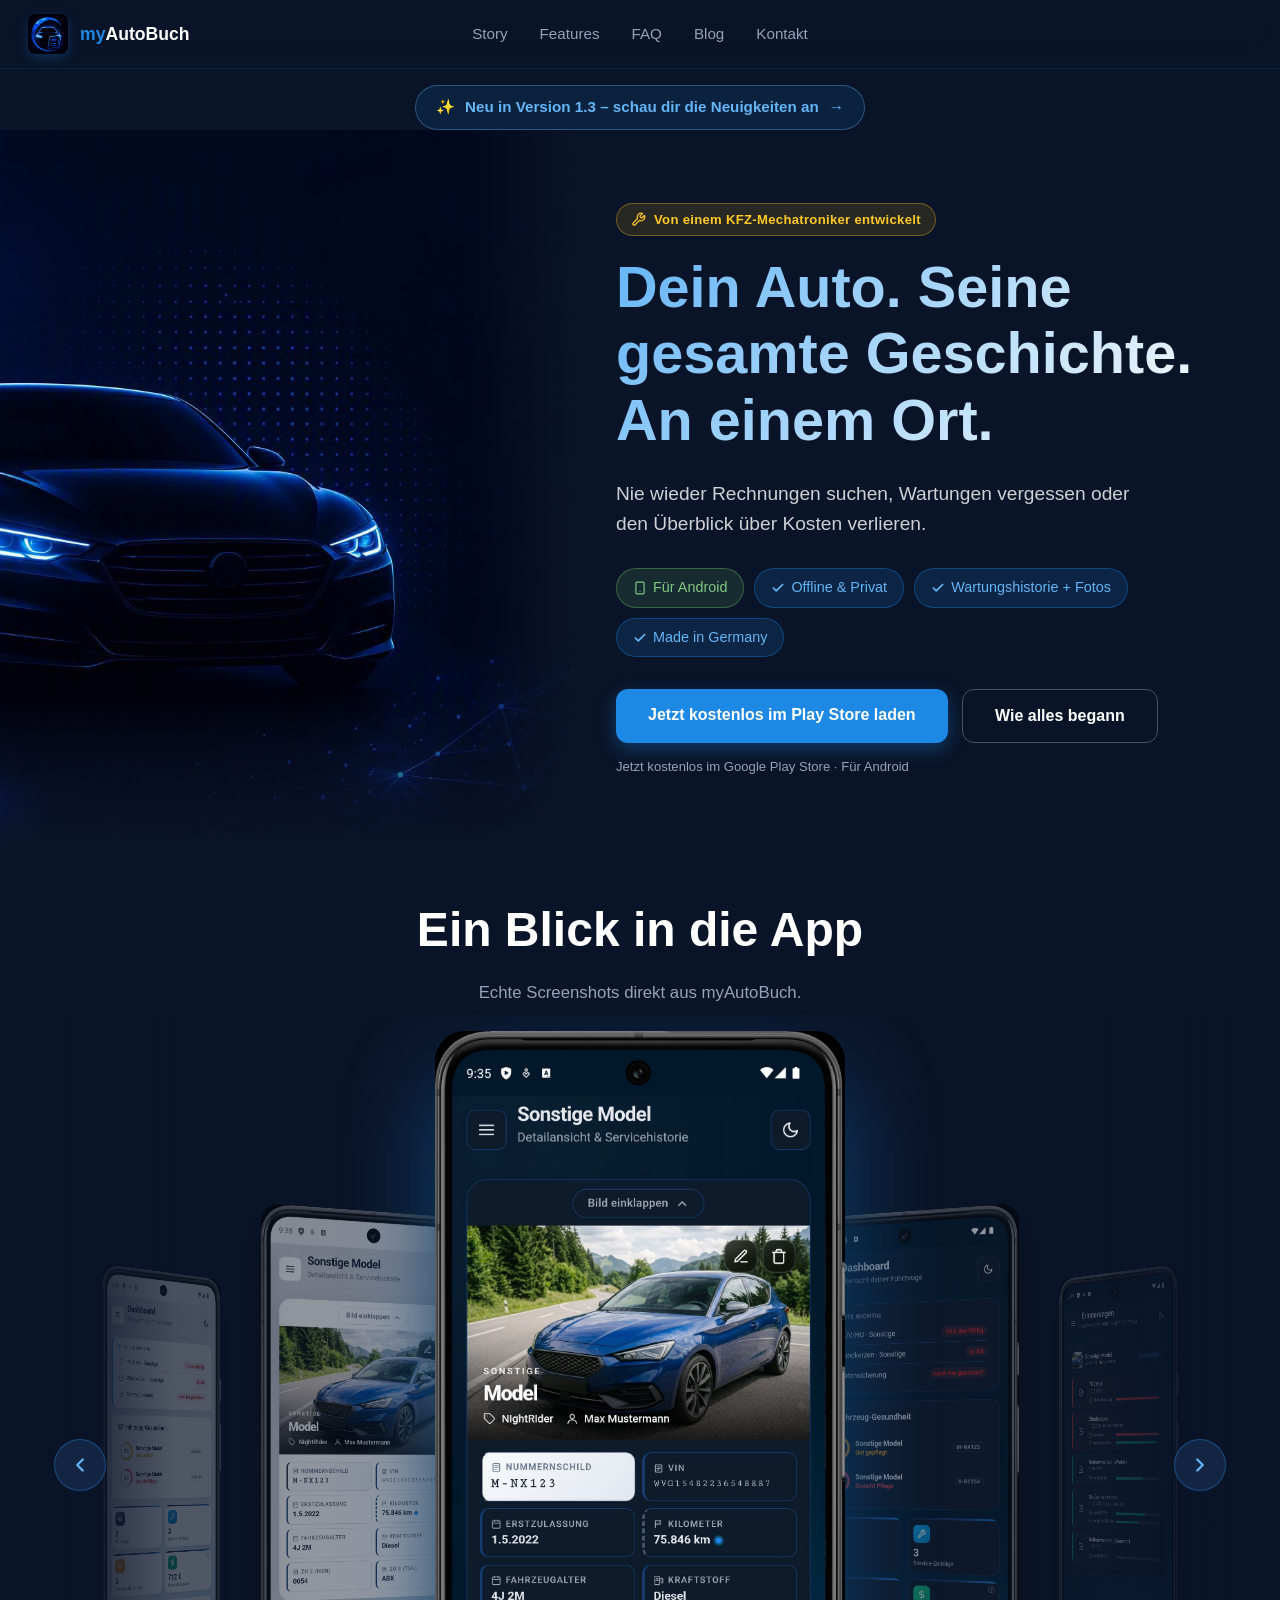
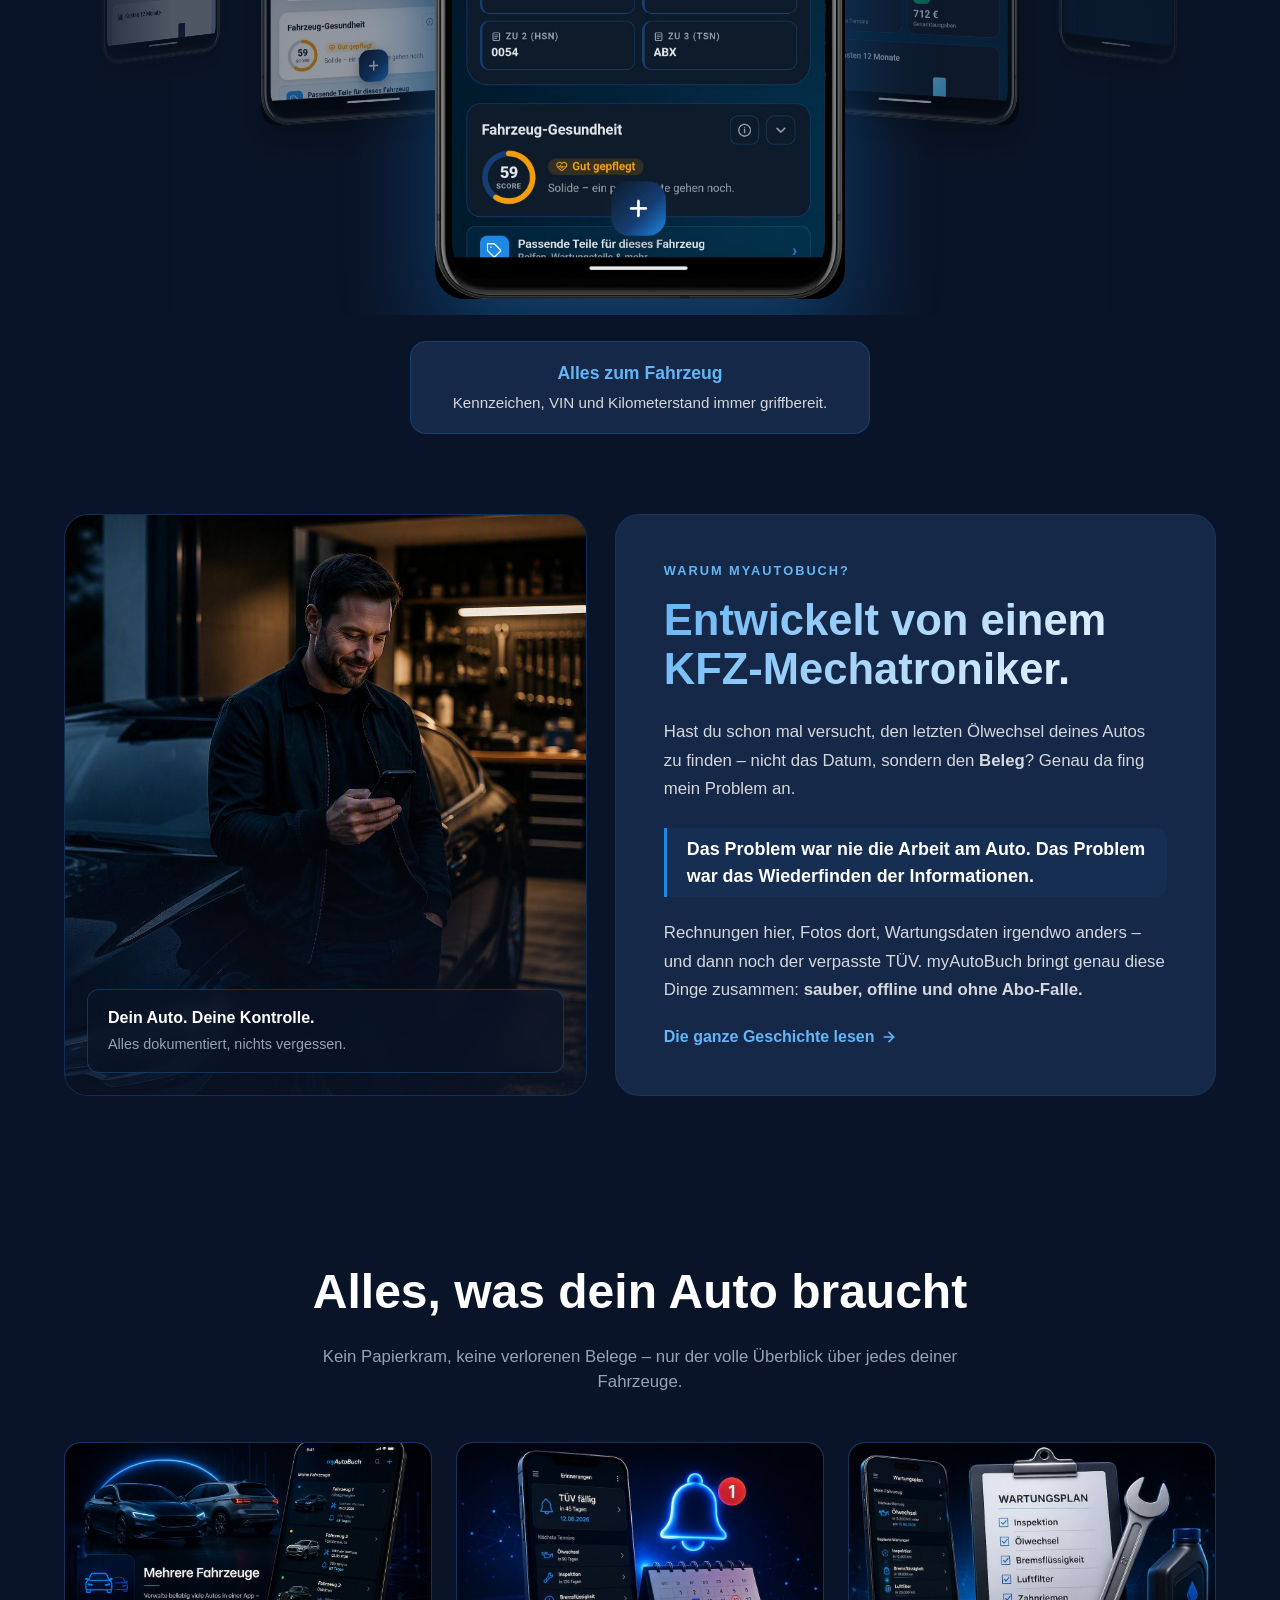
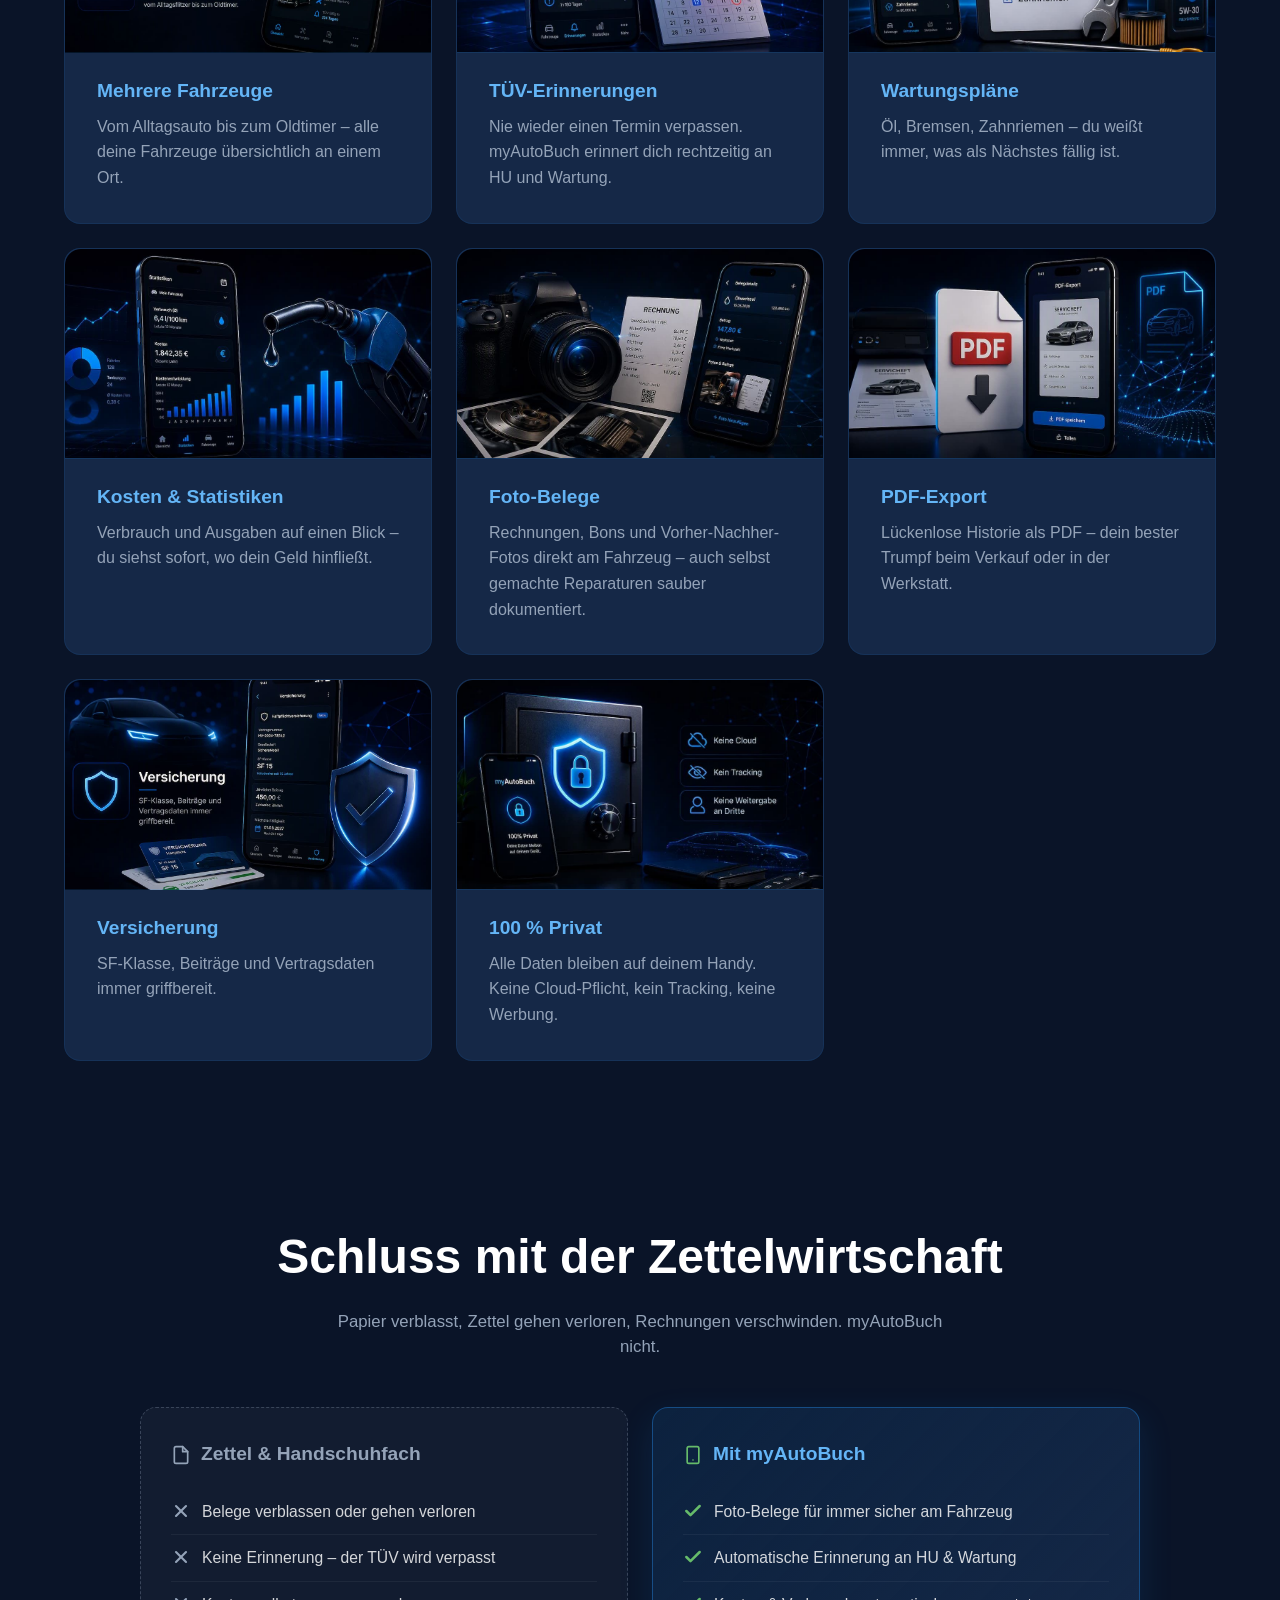
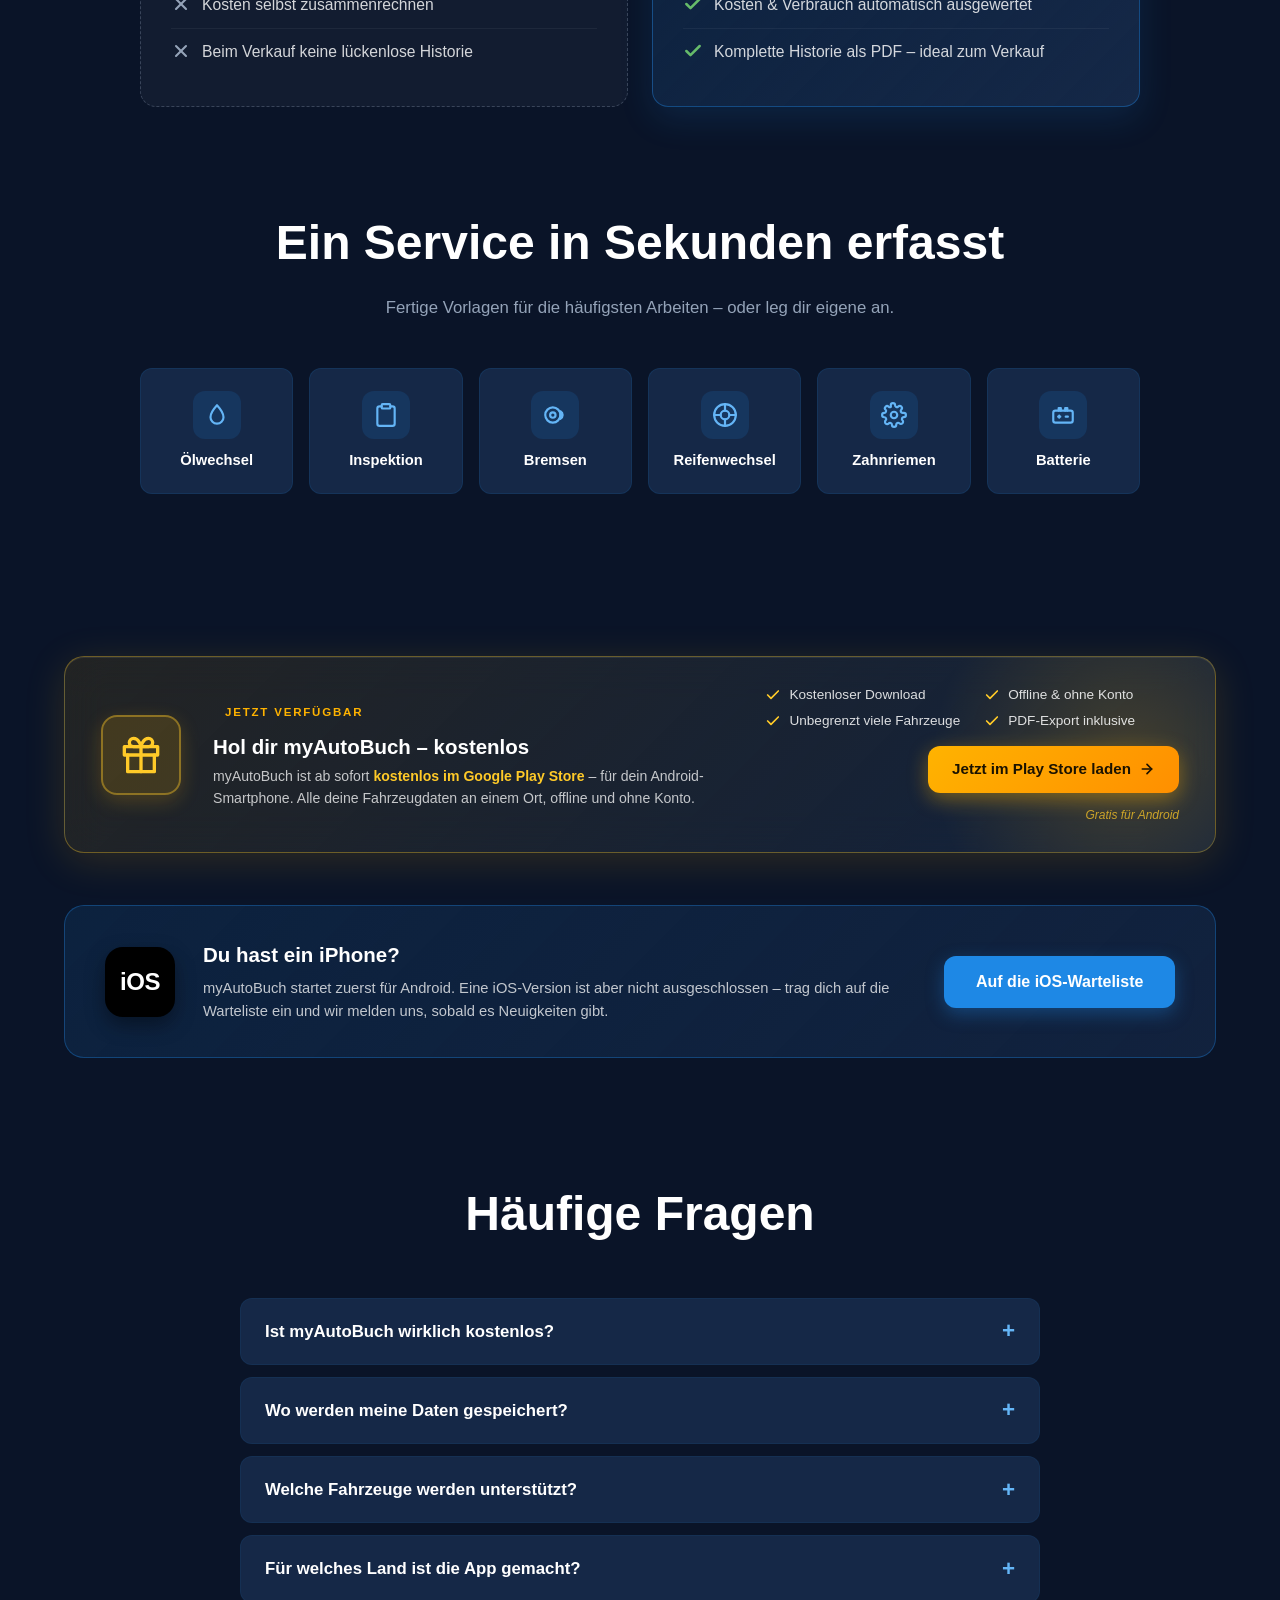
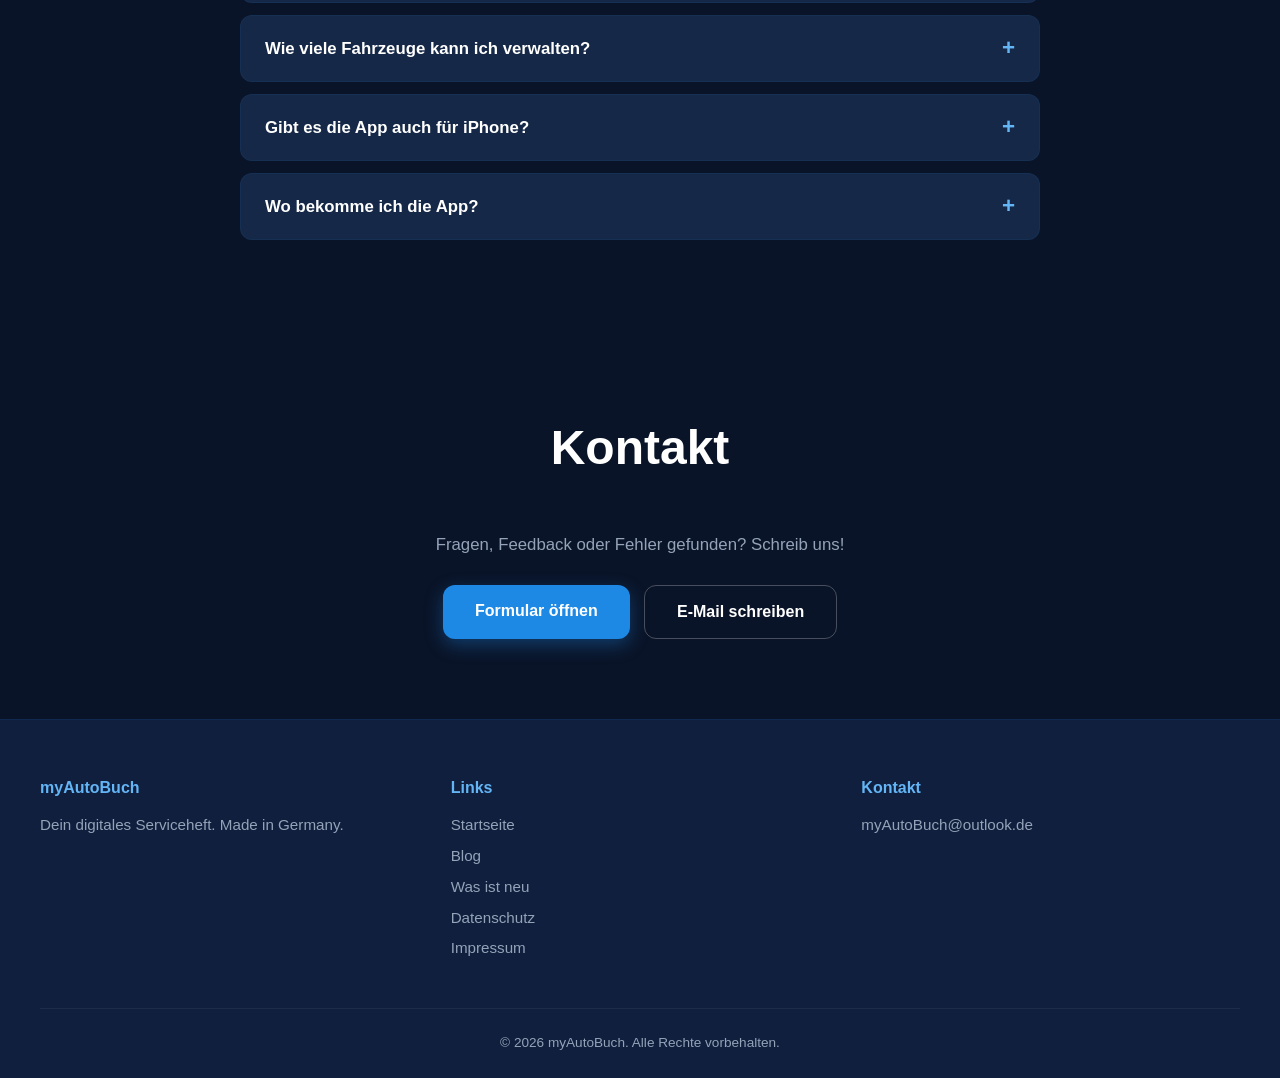
==== commit ef7c6085: "Changelog-Seite (Was ist neu) + Update-Hinweis auf Startseite Neue Seite changelog.html mit Versions" ====
--- a/index.html
+++ b/index.html
@@ -37,7 +37,6 @@
 <meta name="language" content="German">
 <meta name="revisit-after" content="7 days">
 <meta name="rating" content="general">
-<meta name="google-site-verification" content="DEIN_VERIFIZIERUNGS_CODE_HIER">
 <meta name="twitter:site" content="@myautobuch">
 <meta name="twitter:creator" content="@myautobuch">
 
@@ -186,6 +185,15 @@
   <div class="nav-spacer"></div>
 </nav>
 
+<!-- Update-Hinweis: verlinkt auf die Changelog-Seite -->
+<div style="padding:16px 20px 0;display:flex;justify-content:center">
+  <a href="changelog.html" style="display:inline-flex;align-items:center;gap:10px;flex-wrap:wrap;justify-content:center;text-align:center;padding:10px 20px;background:rgba(30,136,229,.12);border:1px solid rgba(100,181,246,.35);border-radius:999px;color:var(--color-primary-light);font-weight:600;font-size:.95rem;text-decoration:none">
+    <span aria-hidden="true">✨</span>
+    <span>Neu in Version 1.3 – schau dir die Neuigkeiten an</span>
+    <span aria-hidden="true" style="font-weight:700">→</span>
+  </a>
+</div>
+
 <!-- 1) HERO -->
 <section class="hero">
   <div class="hero-image" role="img" aria-label="myAutoBuch – dein digitales Serviceheft"></div>
@@ -498,7 +506,7 @@
 <footer class="footer">
   <div class="footer-grid">
     <div class="footer-col"><h4>myAutoBuch</h4><p>Dein digitales Serviceheft. Made in Germany.</p></div>
-    <div class="footer-col"><h4>Links</h4><a href="index.html">Startseite</a><a href="blog.html">Blog</a><a href="privacy.html">Datenschutz</a><a href="imprint.html">Impressum</a></div>
+    <div class="footer-col"><h4>Links</h4><a href="index.html">Startseite</a><a href="blog.html">Blog</a><a href="changelog.html">Was ist neu</a><a href="privacy.html">Datenschutz</a><a href="imprint.html">Impressum</a></div>
     <div class="footer-col"><h4>Kontakt</h4><a href="mailto:myAutoBuch@outlook.de">myAutoBuch@outlook.de</a></div>
   </div>
   <div class="footer-bottom">© 2026 myAutoBuch. Alle Rechte vorbehalten.</div>
--- a/style.css
+++ b/style.css
@@ -1248,13 +1248,10 @@
 
 
 /* =========================================================
-   >>> LANDING-REWORK v1.9 – ergaenzende Styles (myAutoBuch) <<<
-   Nutzt das BESTEHENDE .reveal/.active-System deiner Datei.
-   Keine neuen Reveal-Basis-Regeln noetig; nur zusaetzliche
-   Stagger-Delays via data-d, plus alle neuen Sektionen.
-   Karussell ist bewusst OHNE perspective-Property / preserve-3d /
-   mask-image / will-change / backface-visibility gebaut, damit die
-   Screenshots in jedem Modus (auch DevTools-Responsive) scharf bleiben.
+   myAutoBuch – Landing-Page Styles (Reveal-Delays + Sektionen)
+   Stagger-Delays via data-d. Das Karussell nutzt bewusst KEIN
+   perspective-Property / preserve-3d / mask-image / will-change /
+   backface-visibility, damit die Screenshots in jedem Modus scharf bleiben.
    ========================================================= */
 
 /* Stagger-Delays fuer beliebige .reveal-Elemente (per data-d gesteuert) */
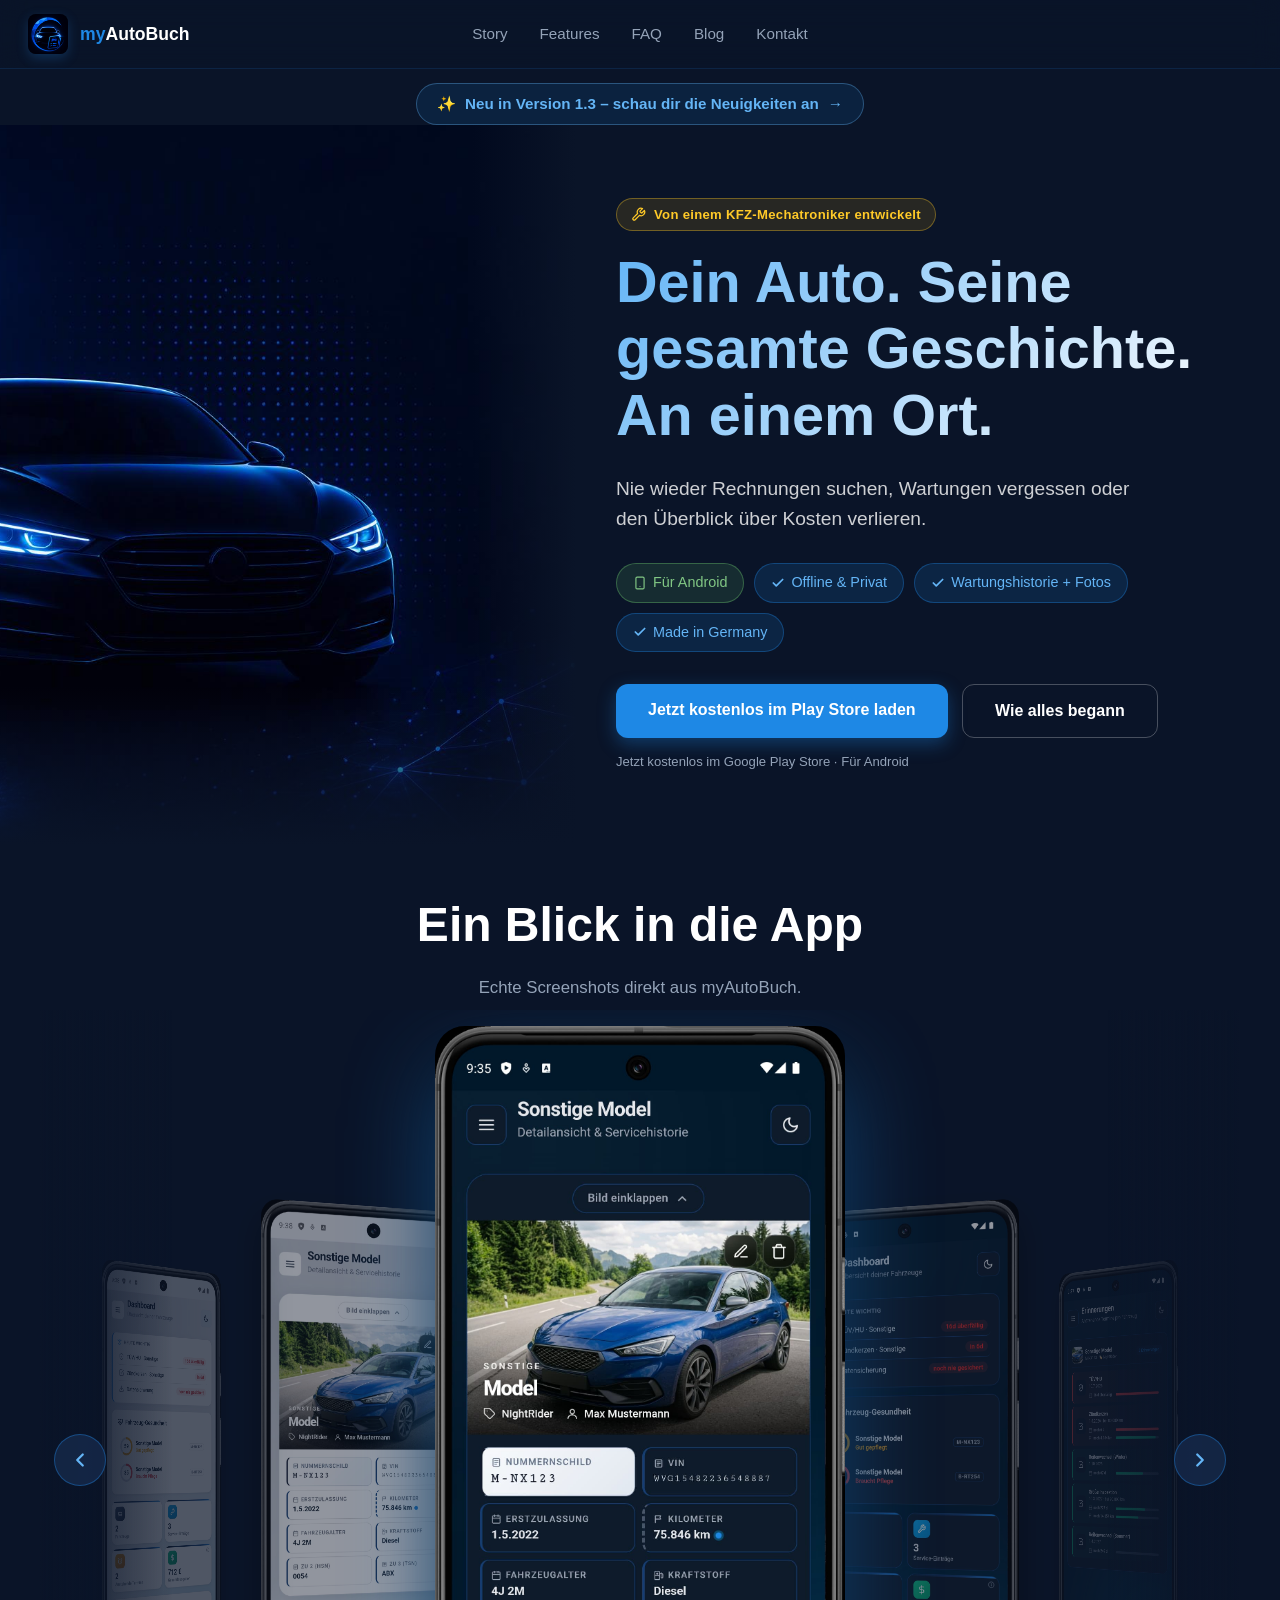
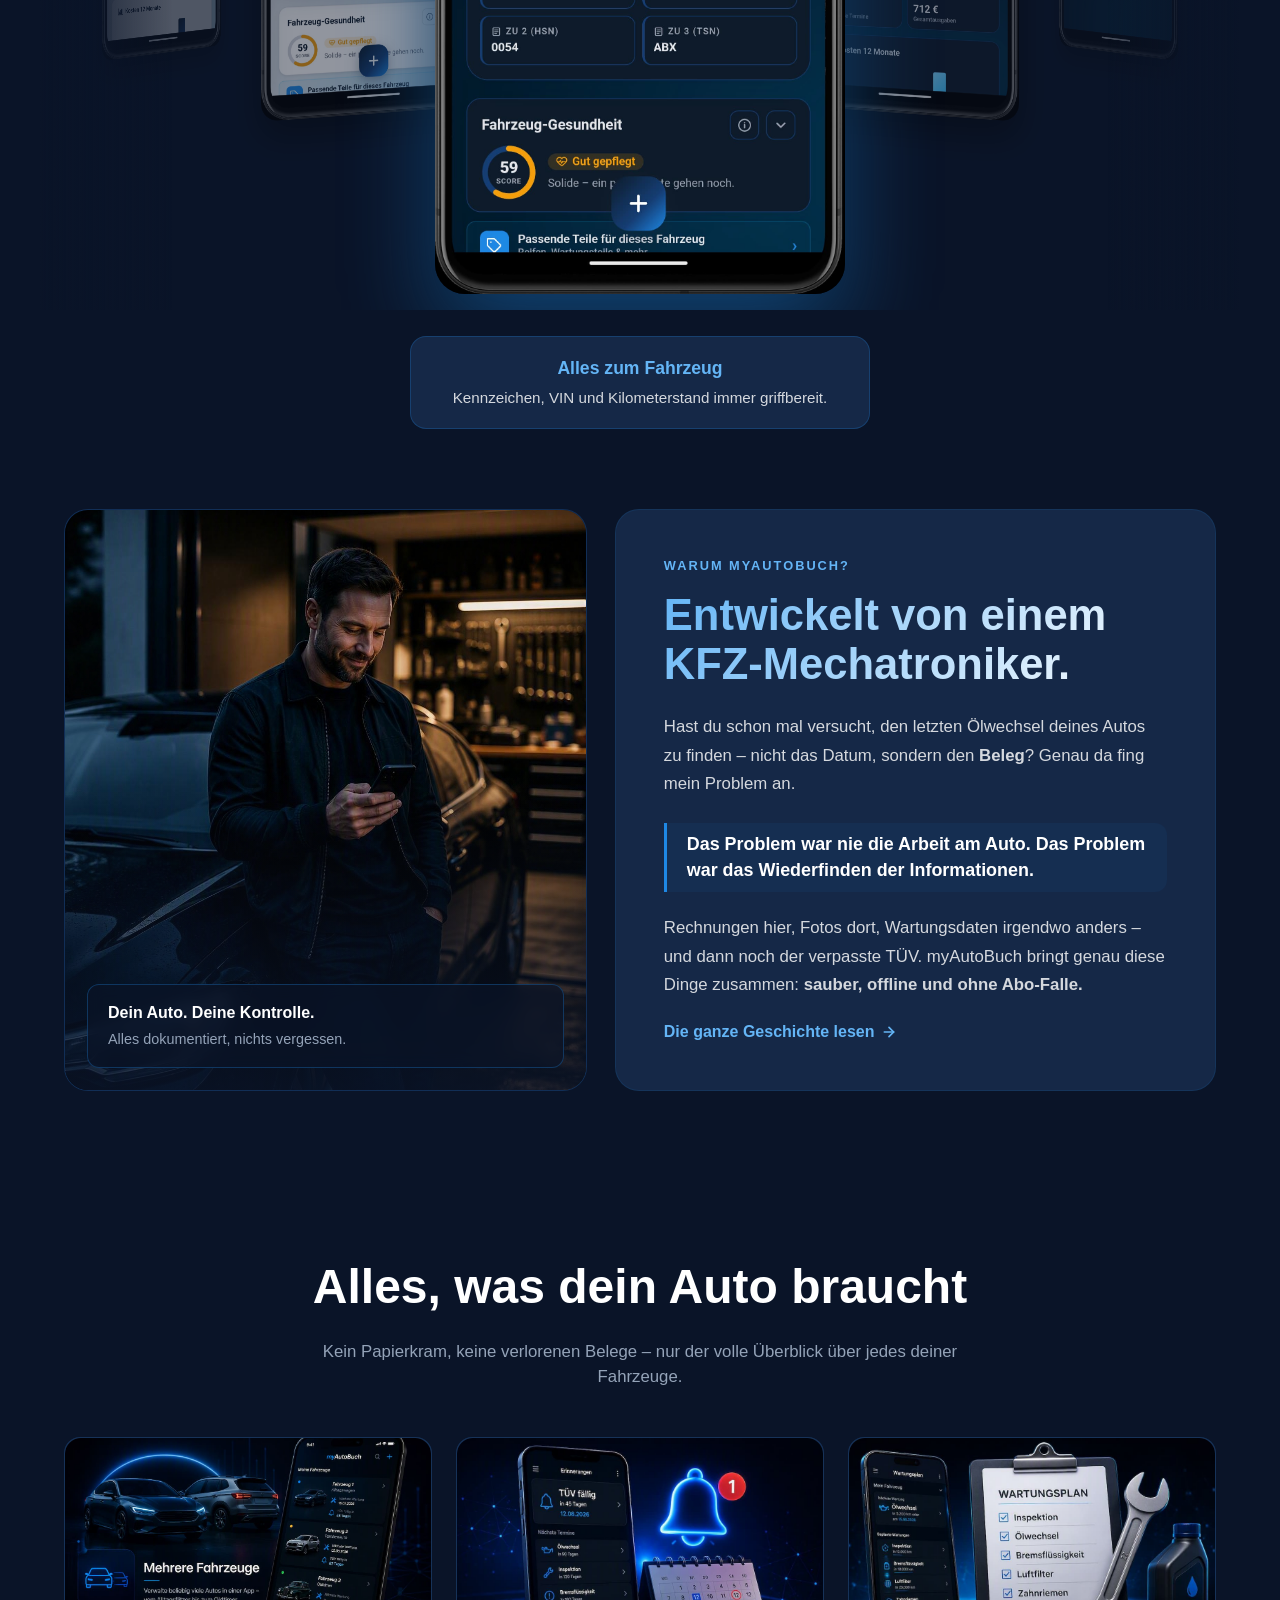
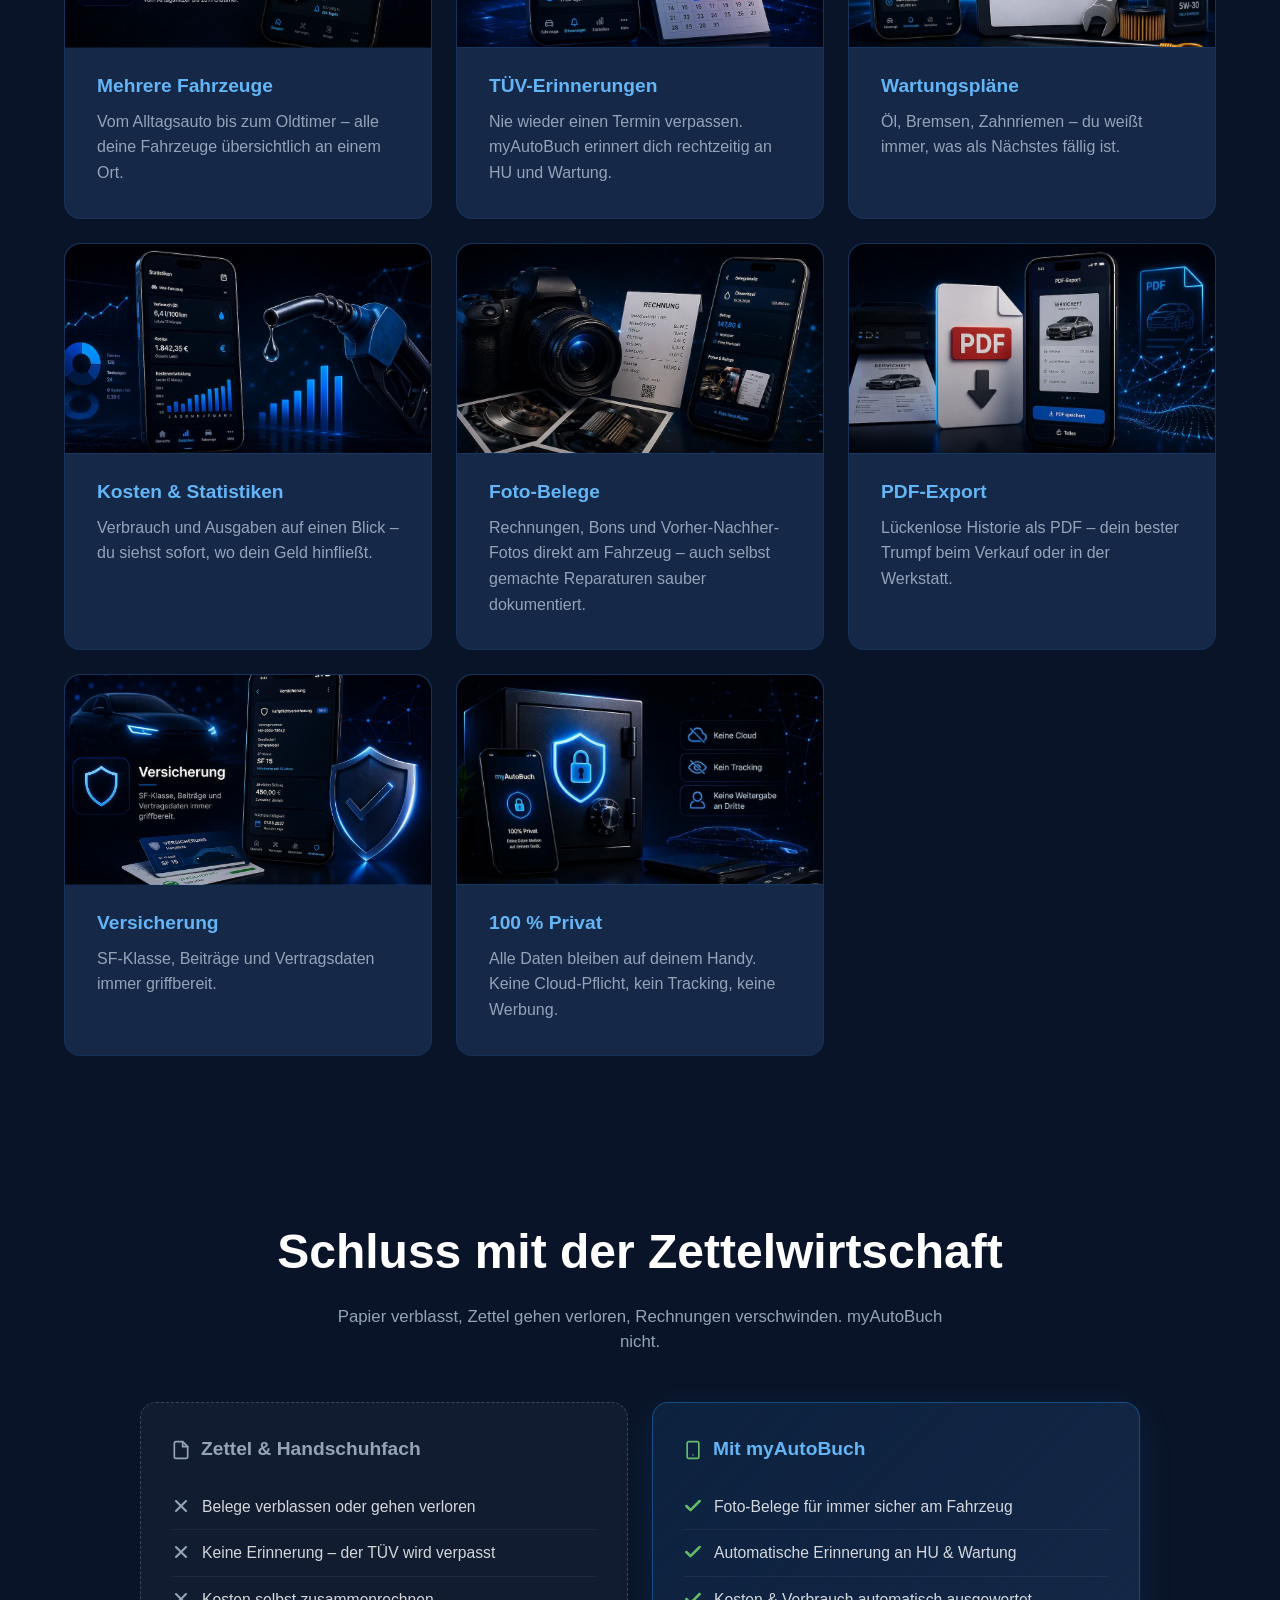
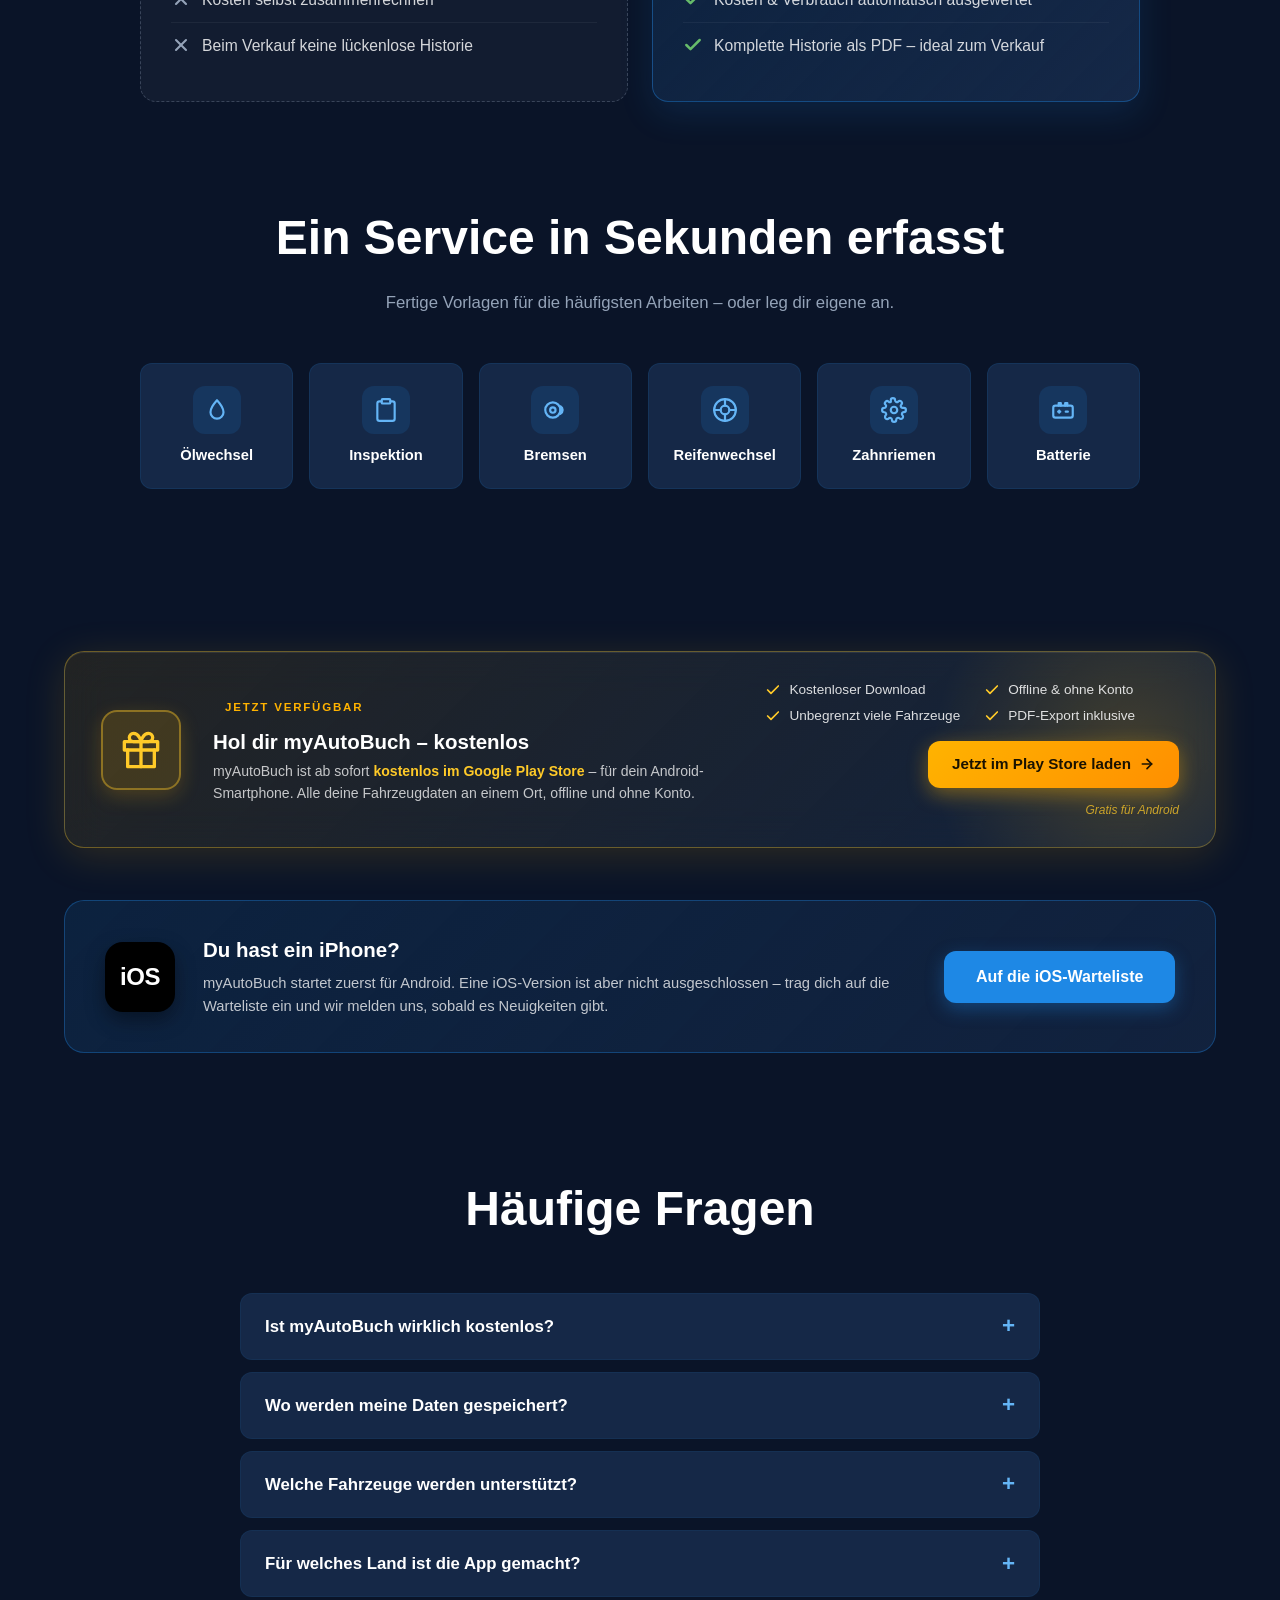
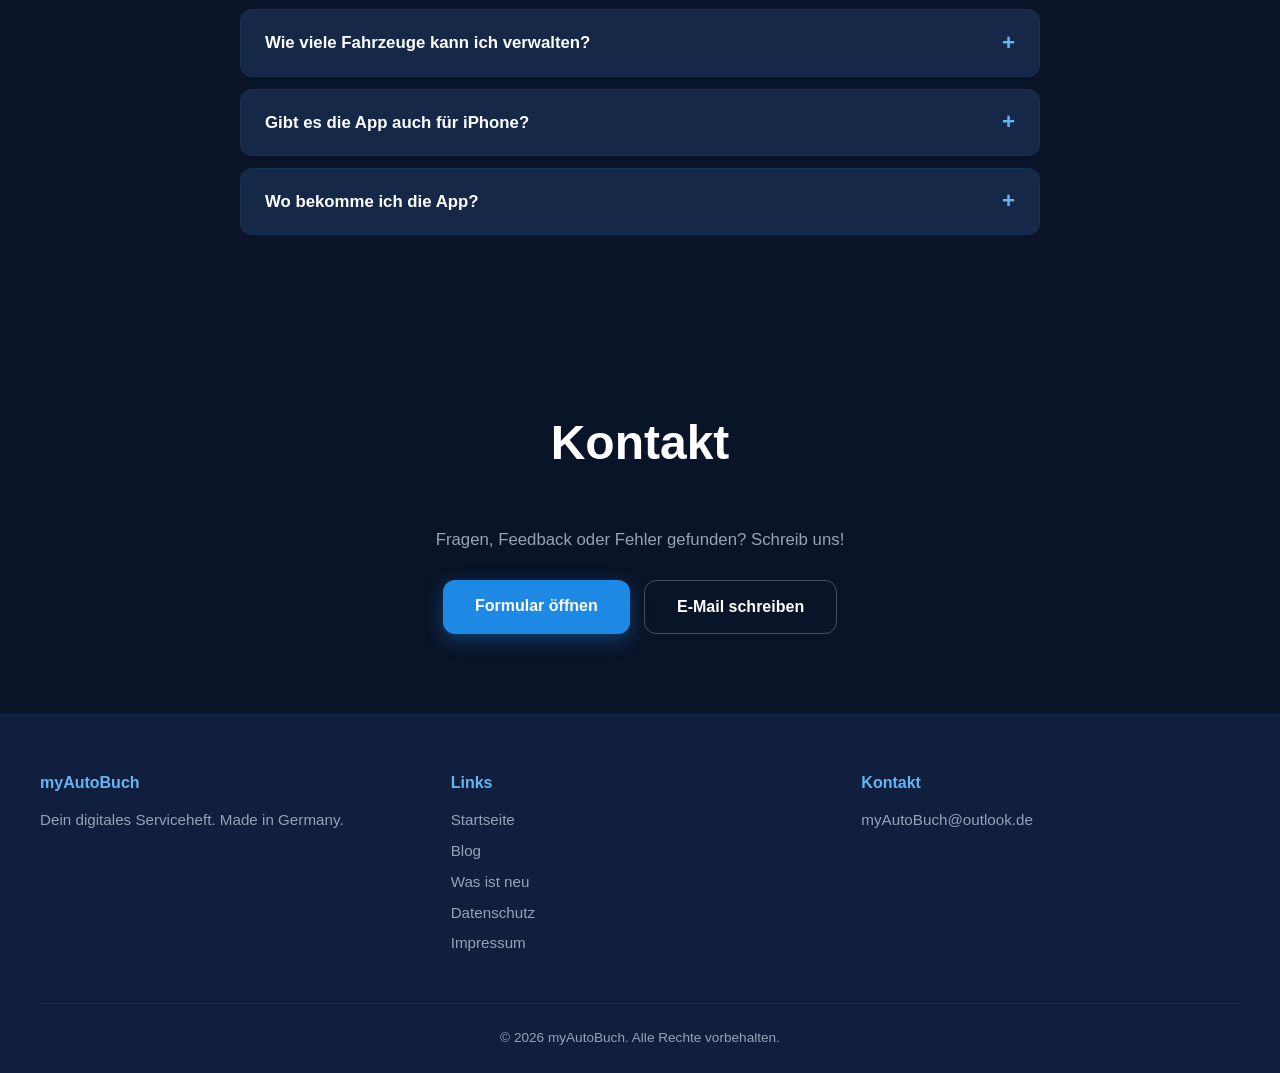
==== commit 6055744c: "Update-Banner auf Mobil kompakter (responsiv) flex-wrap entfernt (Emoji/Text/Pfeil bleiben in einer " ====
--- a/index.html
+++ b/index.html
@@ -186,11 +186,19 @@
 </nav>
 
 <!-- Update-Hinweis: verlinkt auf die Changelog-Seite -->
-<div style="padding:16px 20px 0;display:flex;justify-content:center">
-  <a href="changelog.html" style="display:inline-flex;align-items:center;gap:10px;flex-wrap:wrap;justify-content:center;text-align:center;padding:10px 20px;background:rgba(30,136,229,.12);border:1px solid rgba(100,181,246,.35);border-radius:999px;color:var(--color-primary-light);font-weight:600;font-size:.95rem;text-decoration:none">
-    <span aria-hidden="true">✨</span>
+<style>
+  .update-banner{display:inline-flex;align-items:center;gap:9px;justify-content:center;text-align:left;padding:10px 20px;background:rgba(30,136,229,.12);border:1px solid rgba(100,181,246,.35);border-radius:999px;color:var(--color-primary-light);font-weight:600;font-size:.95rem;line-height:1.3;text-decoration:none}
+  .update-banner .ub-ico,.update-banner .ub-arrow{flex-shrink:0}
+  .update-banner .ub-arrow{font-weight:700}
+  @media (max-width:600px){
+    .update-banner{gap:7px;padding:7px 14px;font-size:.8rem;border-radius:12px}
+  }
+</style>
+<div style="padding:14px 16px 0;display:flex;justify-content:center">
+  <a href="changelog.html" class="update-banner">
+    <span class="ub-ico" aria-hidden="true">✨</span>
     <span>Neu in Version 1.3 – schau dir die Neuigkeiten an</span>
-    <span aria-hidden="true" style="font-weight:700">→</span>
+    <span class="ub-arrow" aria-hidden="true">→</span>
   </a>
 </div>
 
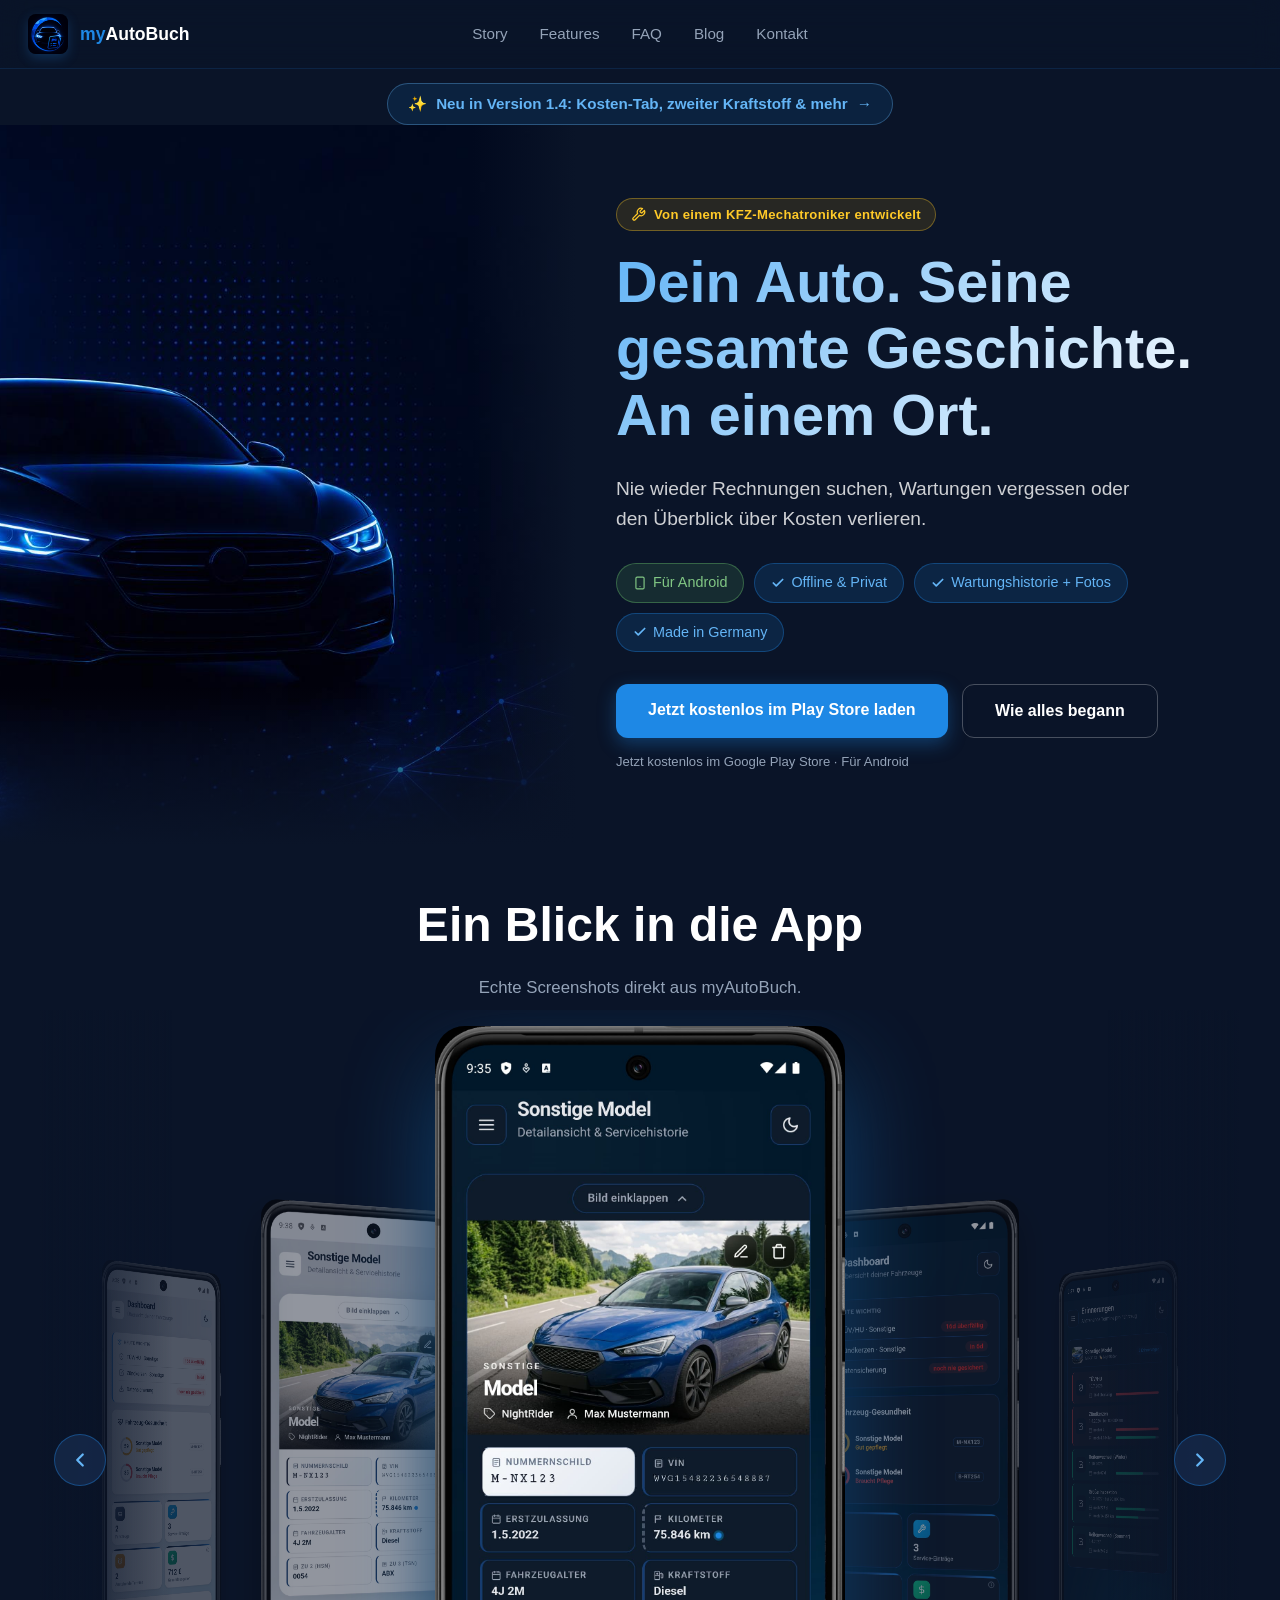
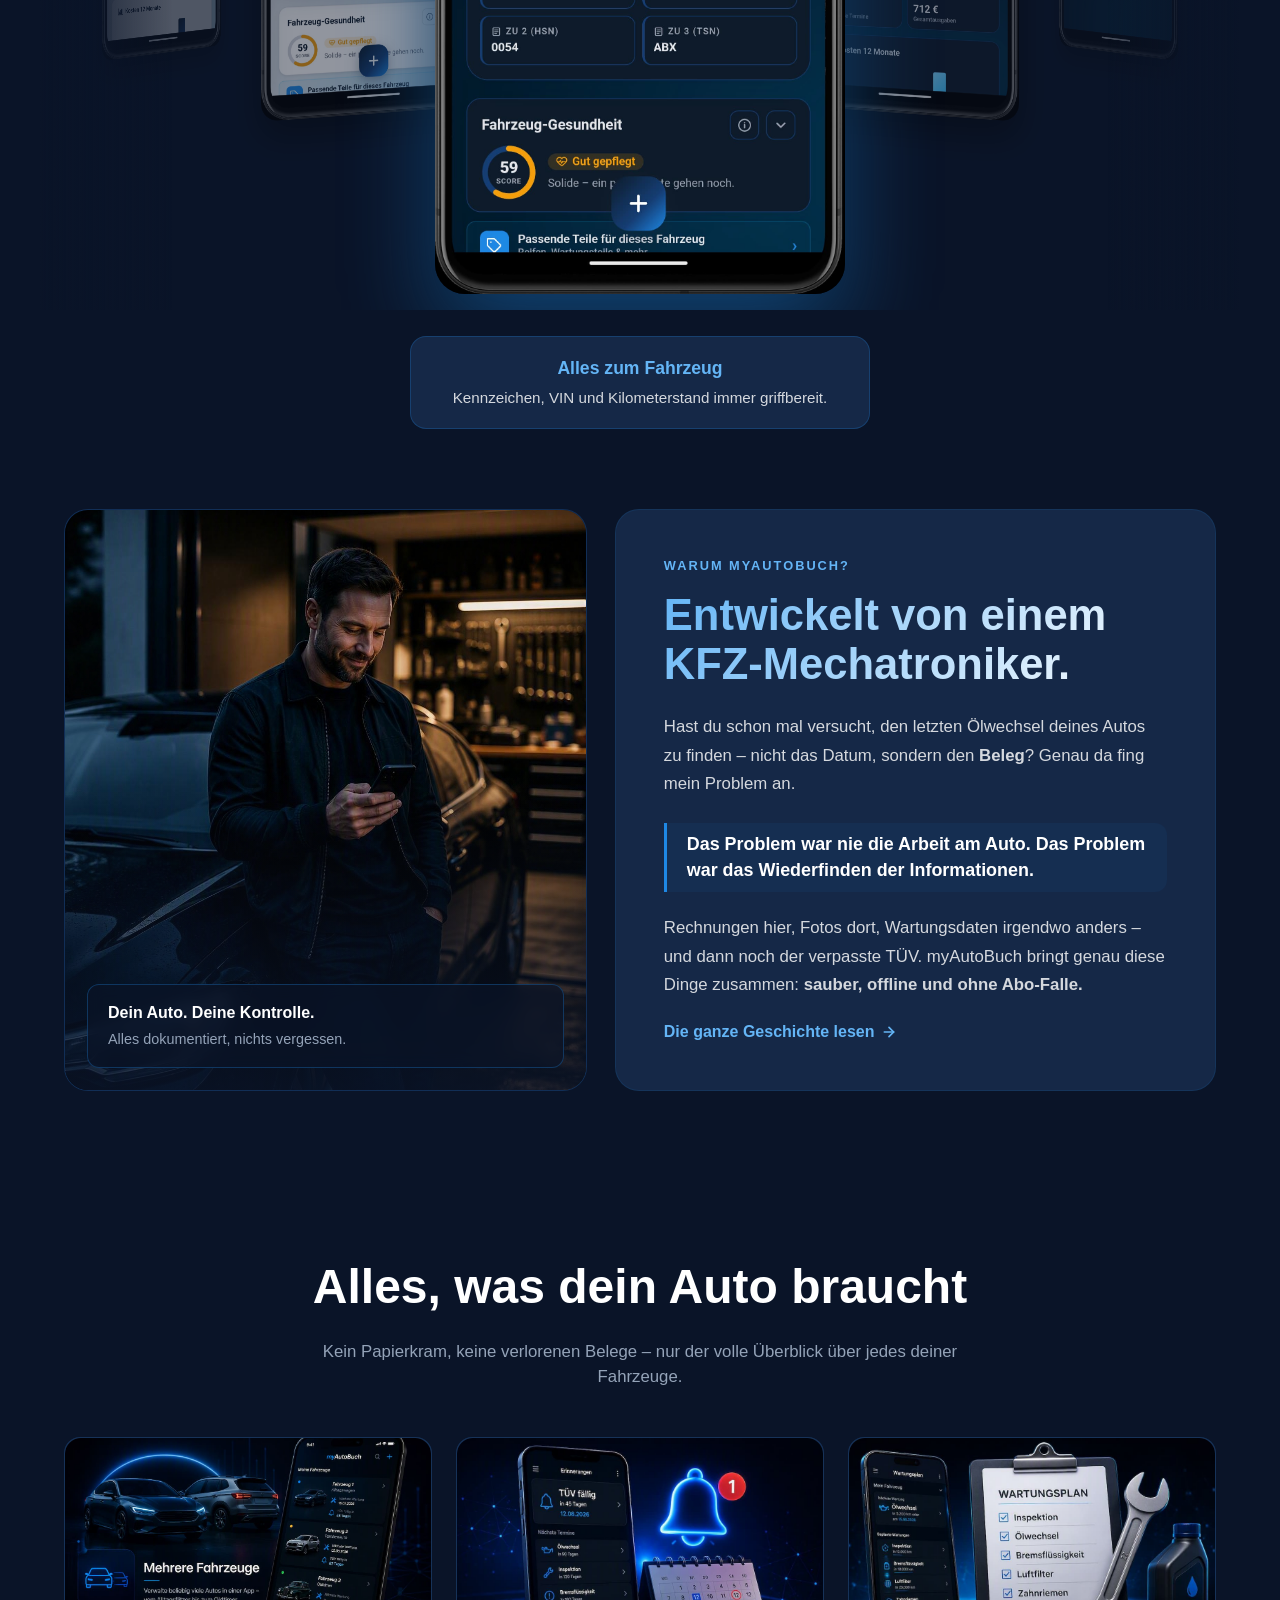
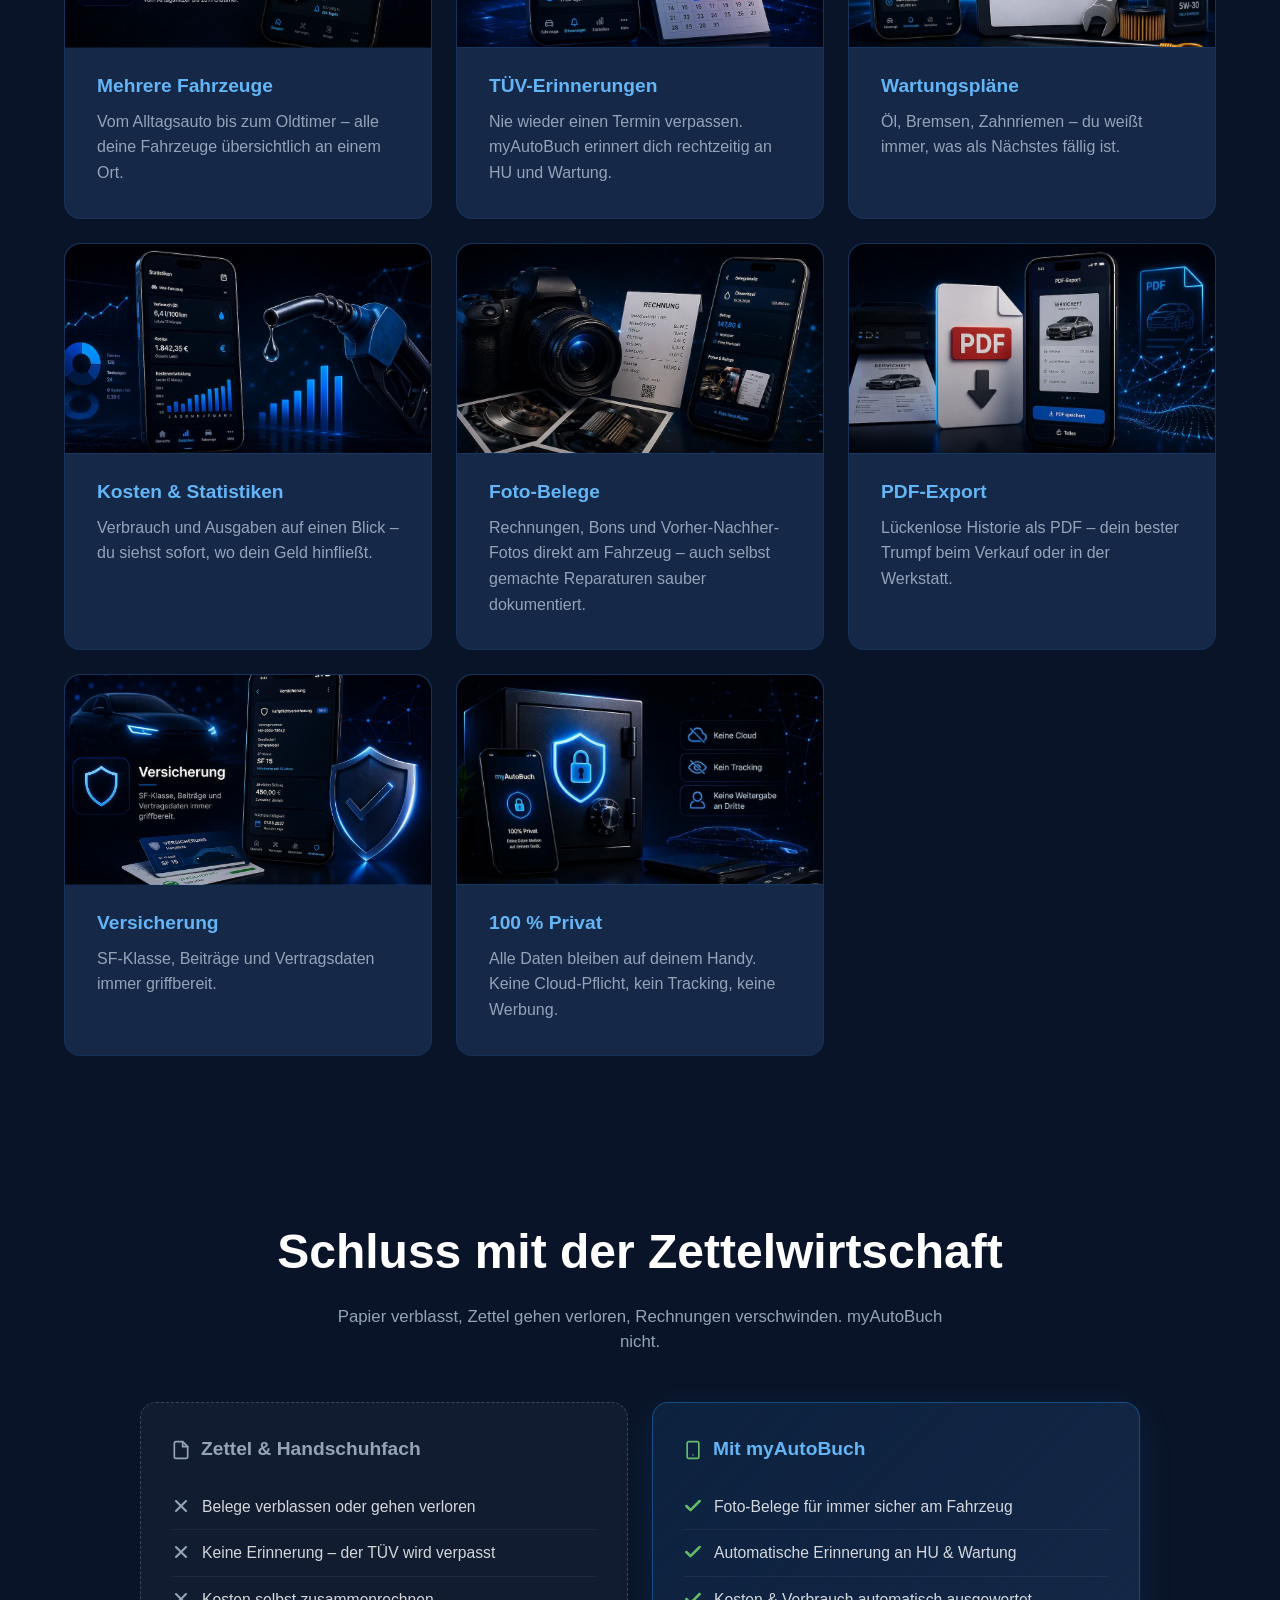
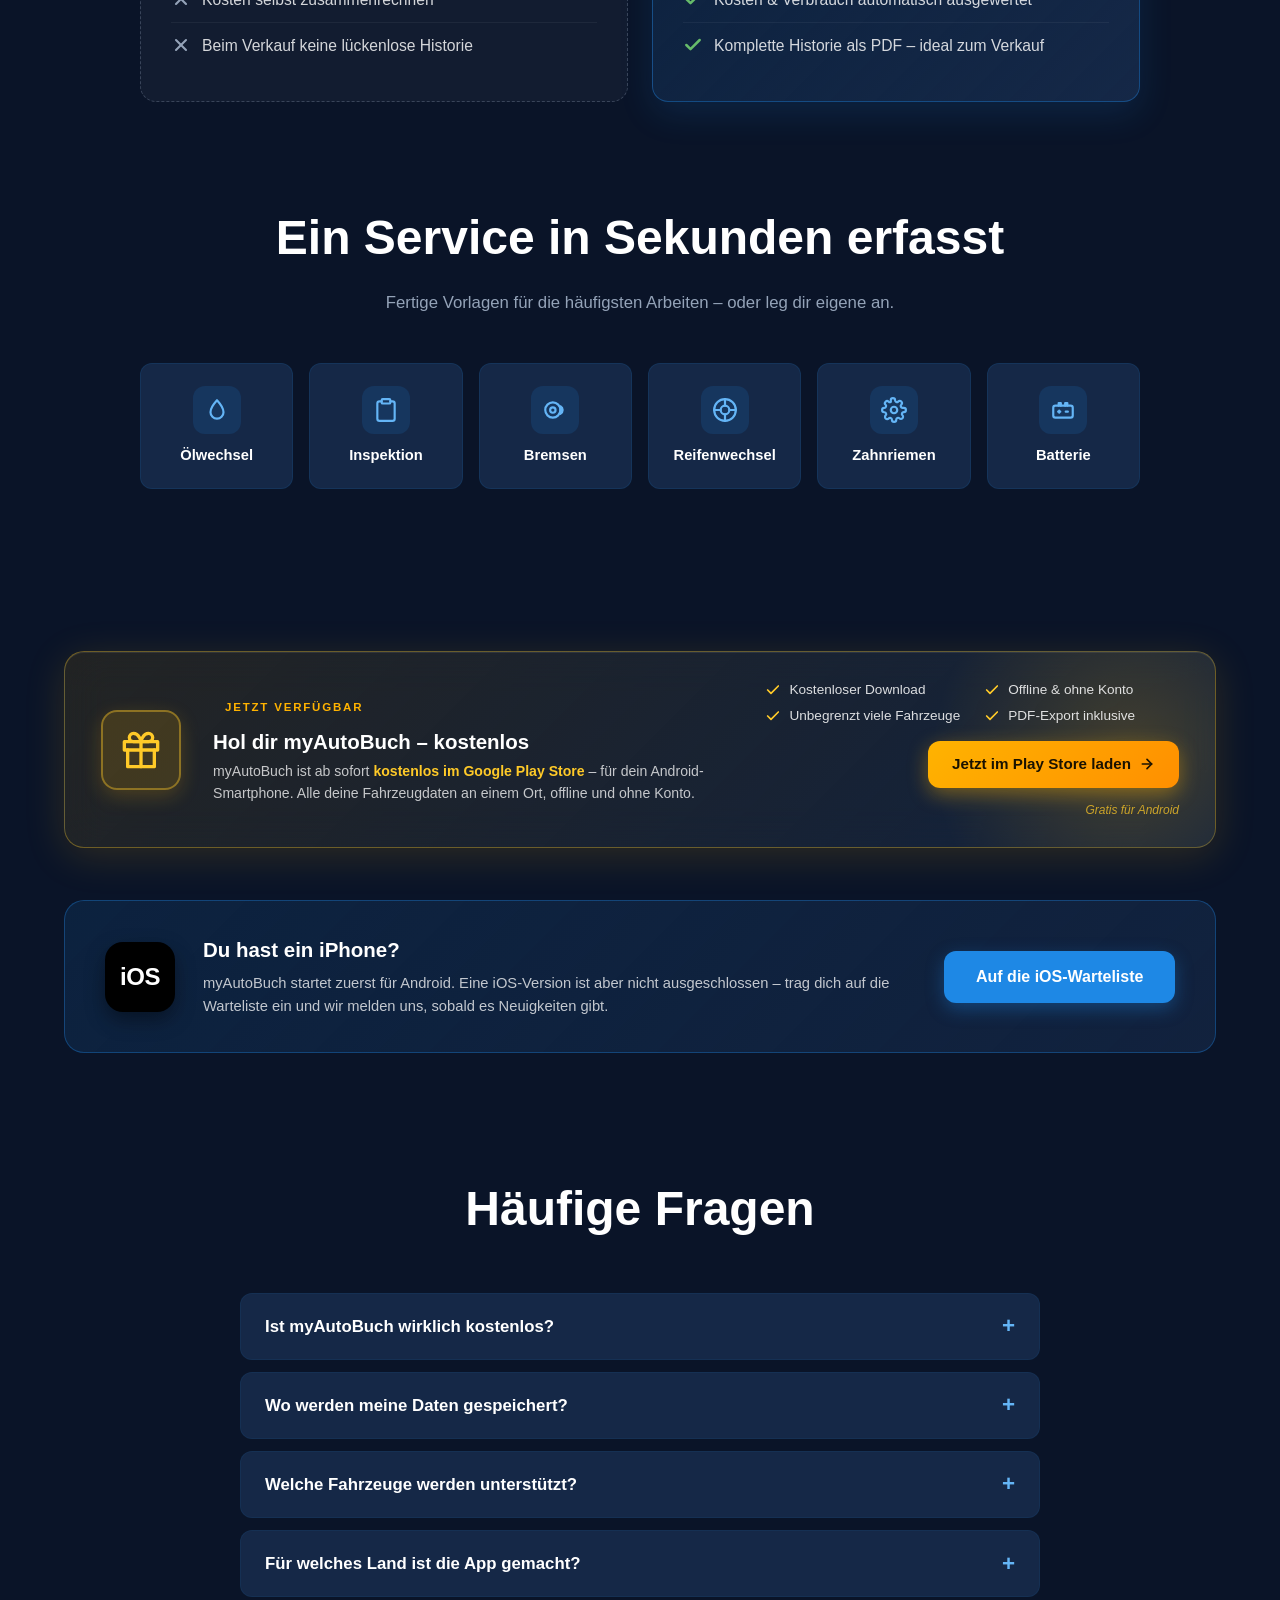
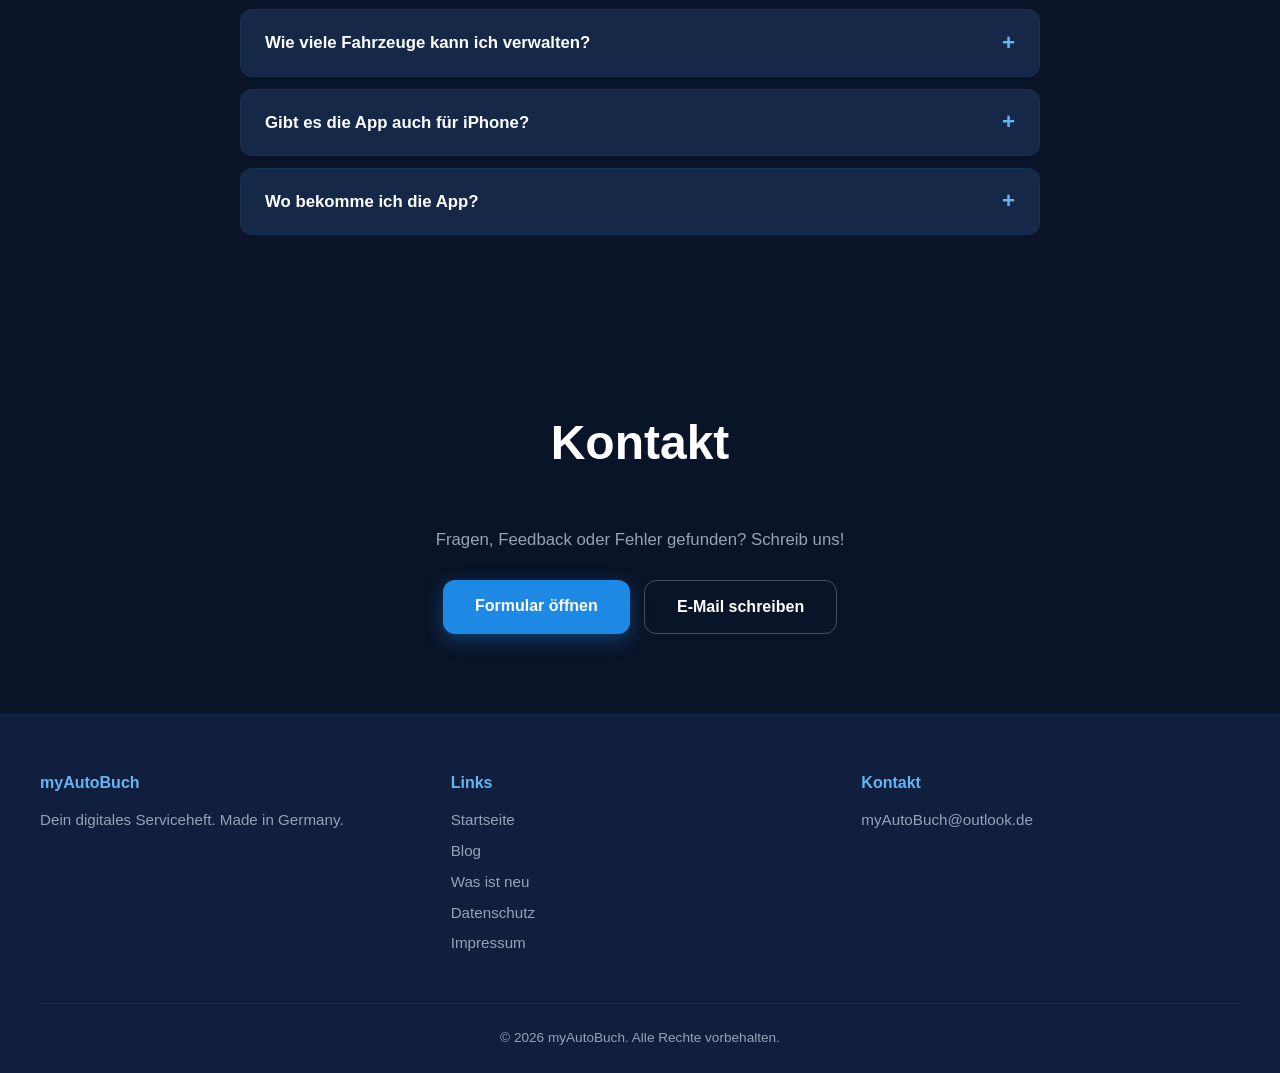
==== commit 4543f5e4: "Changelog v1.4 + Update-Banner (Kosten-Tab, zweiter Kraftstoff u. a.) Co-Authored-By: Claude Opus 4." ====
--- a/index.html
+++ b/index.html
@@ -197,7 +197,7 @@
 <div style="padding:14px 16px 0;display:flex;justify-content:center">
   <a href="changelog.html" class="update-banner">
     <span class="ub-ico" aria-hidden="true">✨</span>
-    <span>Neu in Version 1.3 – schau dir die Neuigkeiten an</span>
+    <span>Neu in Version 1.4: Kosten-Tab, zweiter Kraftstoff &amp; mehr</span>
     <span class="ub-arrow" aria-hidden="true">→</span>
   </a>
 </div>
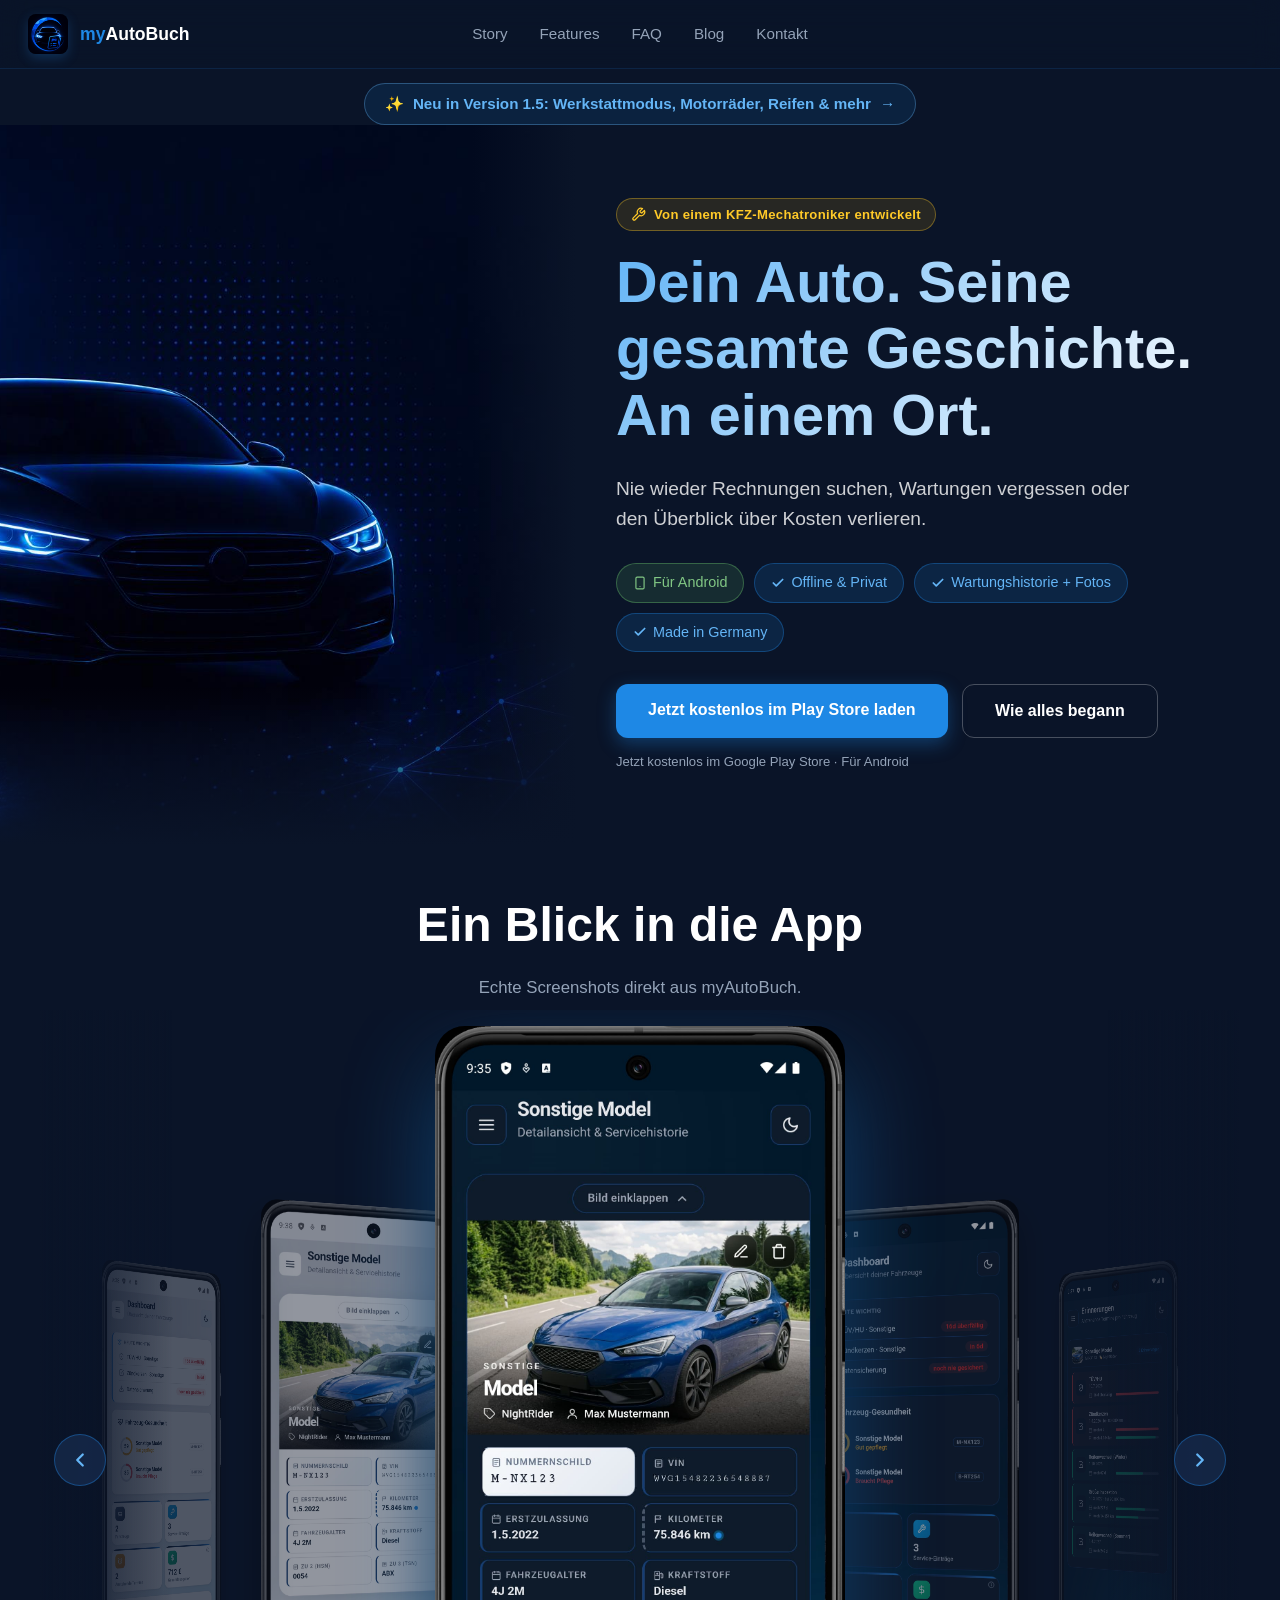
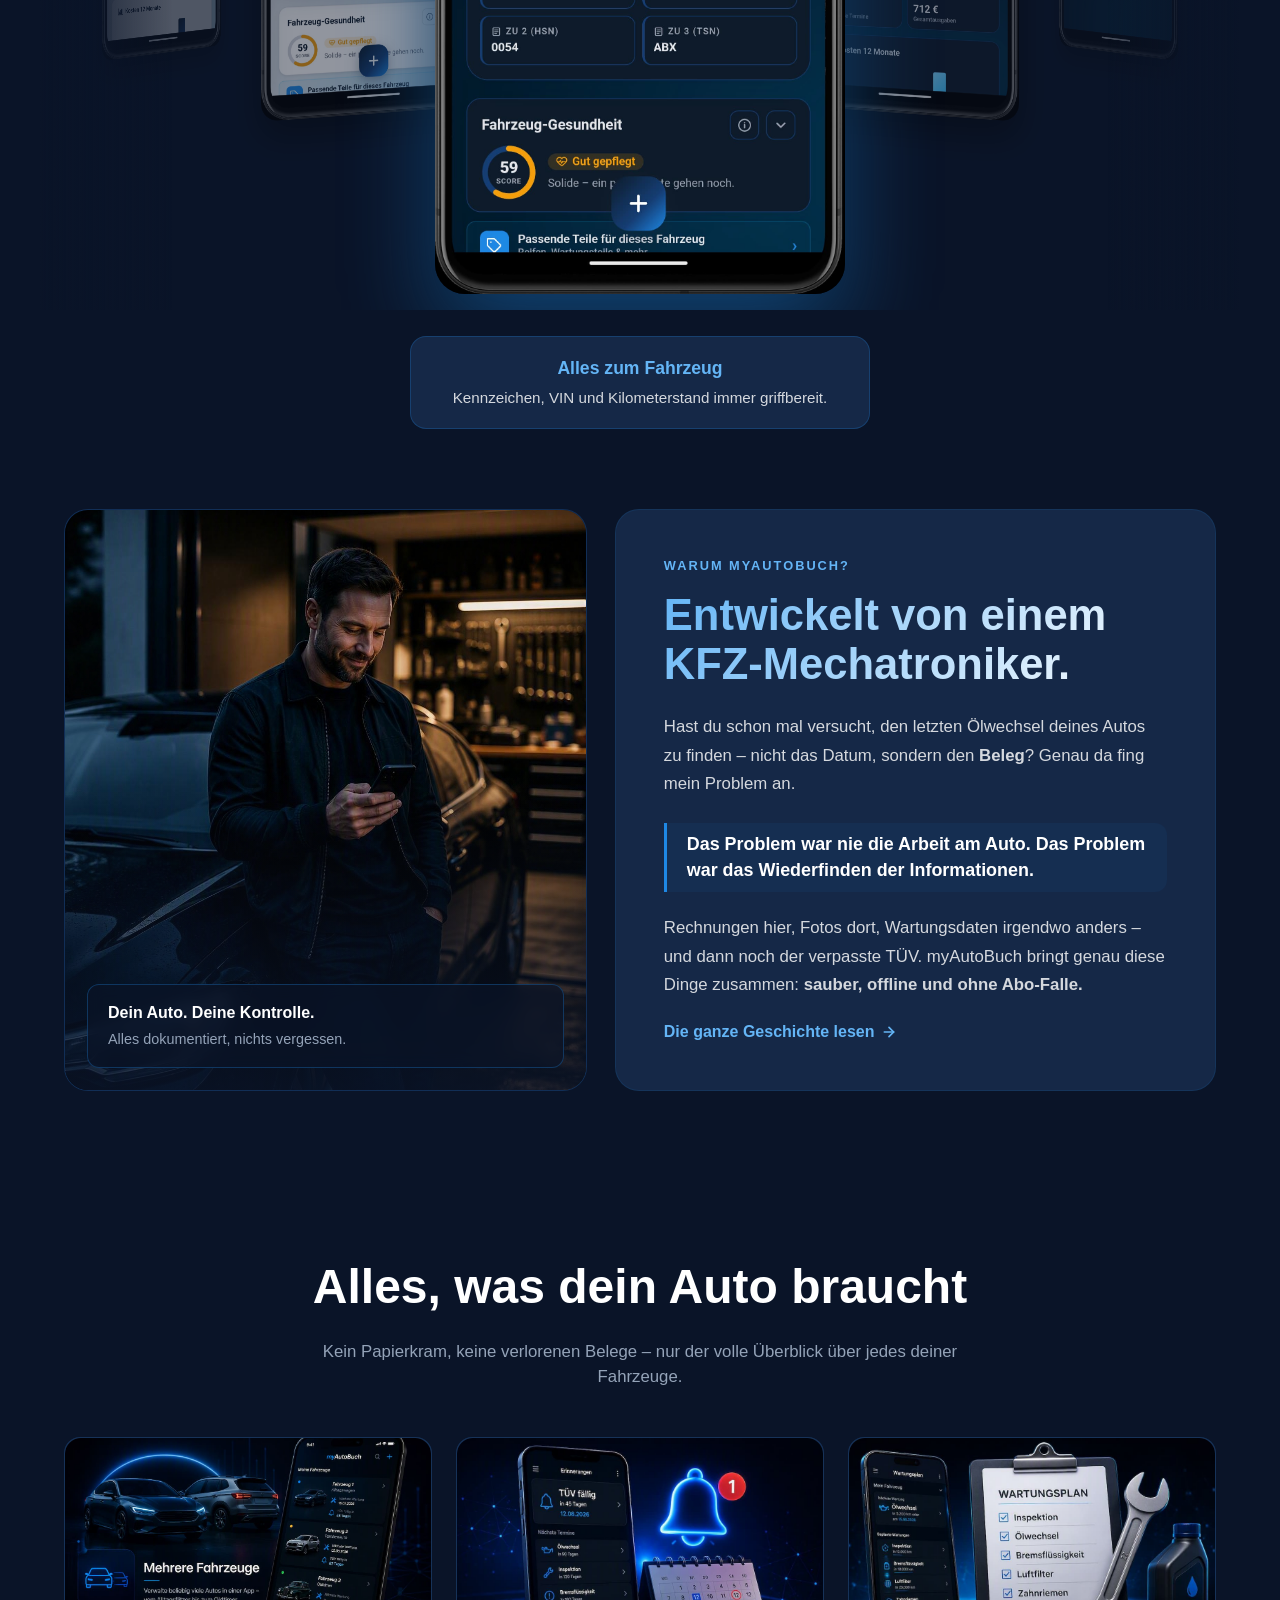
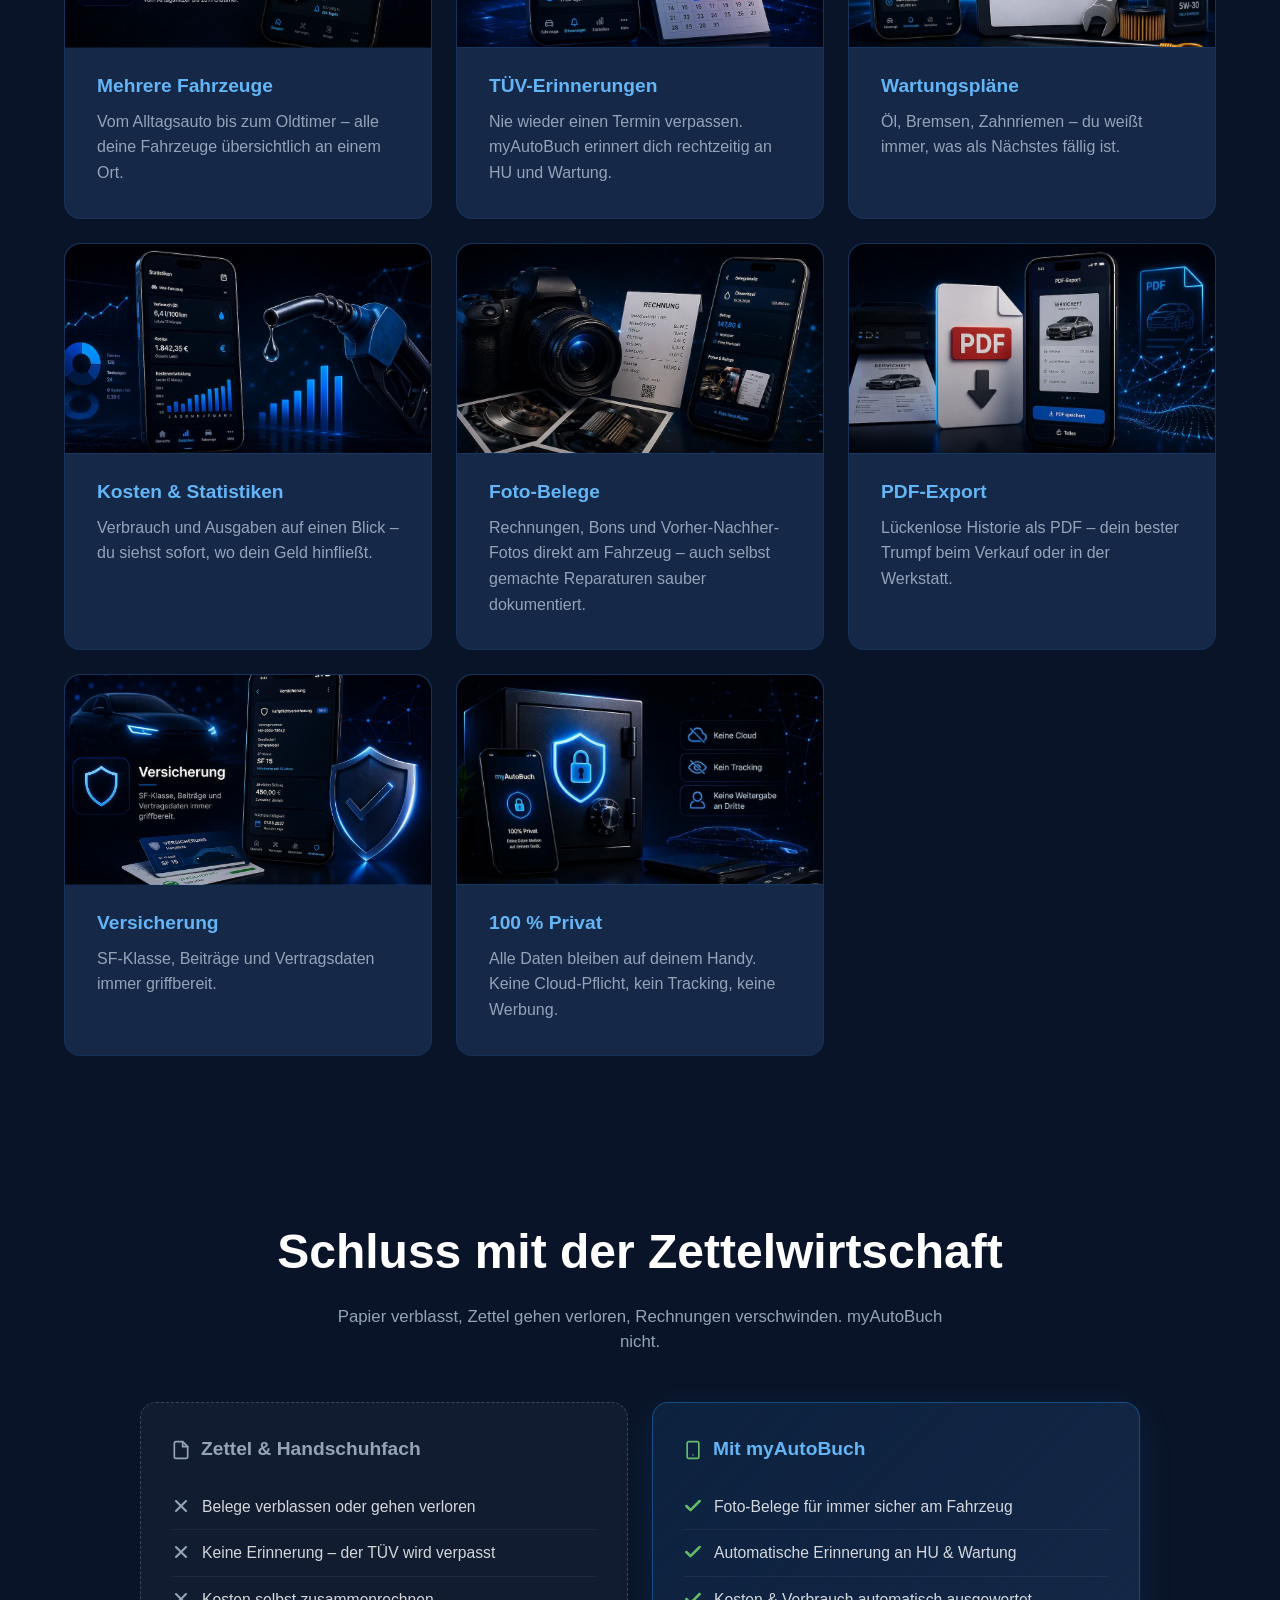
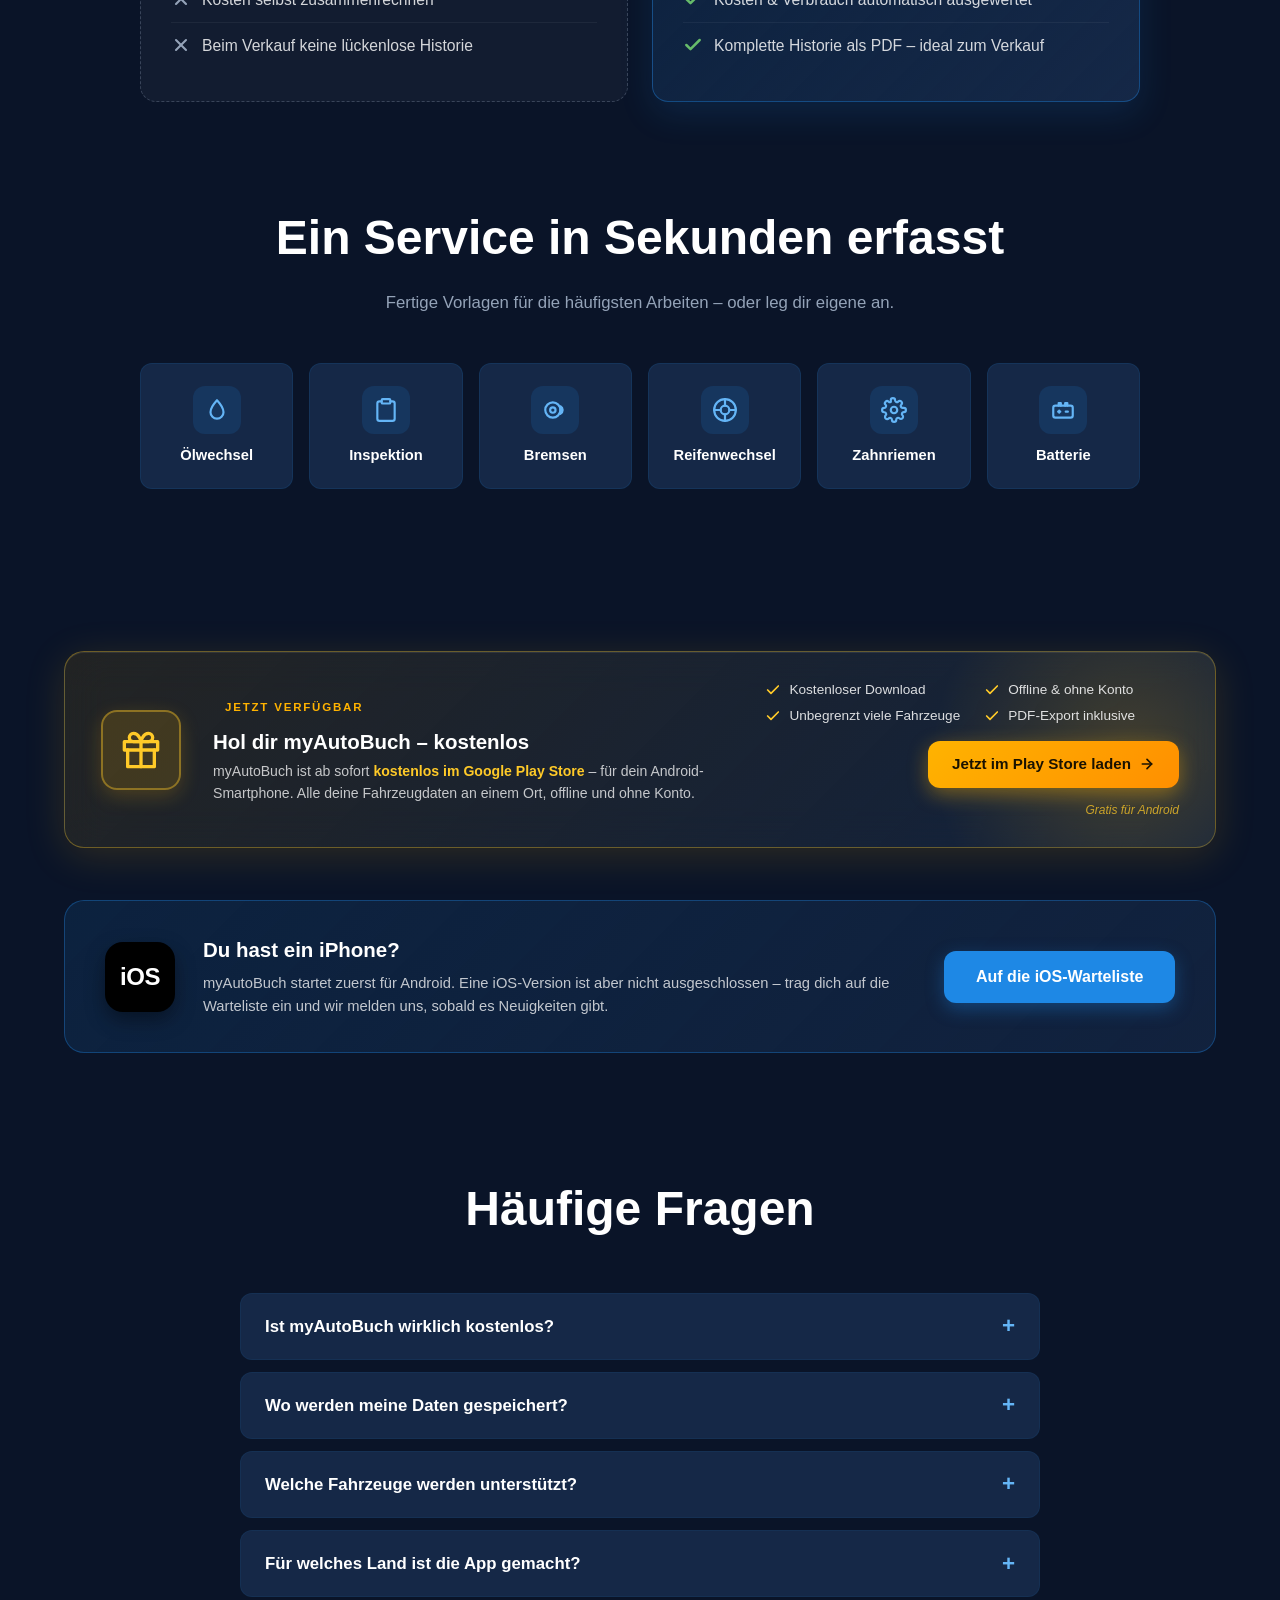
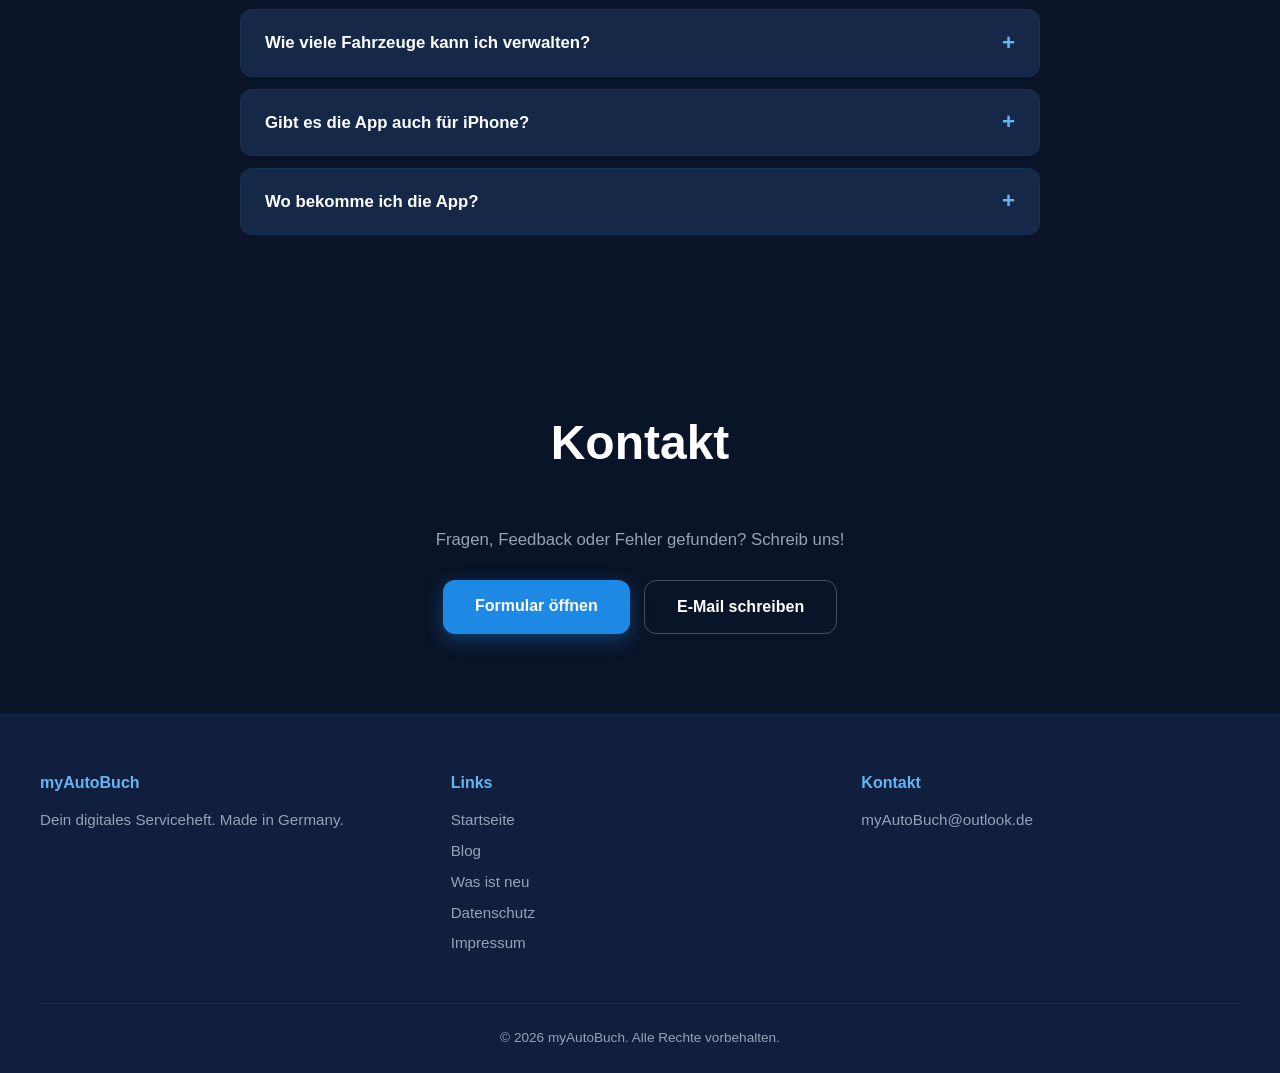
==== commit ead4be50: "Changelog v1.5 + Update-Banner (Werkstattmodus, Motorraeder, Reifen u. a.)" ====
--- a/index.html
+++ b/index.html
@@ -197,7 +197,7 @@
 <div style="padding:14px 16px 0;display:flex;justify-content:center">
   <a href="changelog.html" class="update-banner">
     <span class="ub-ico" aria-hidden="true">✨</span>
-    <span>Neu in Version 1.4: Kosten-Tab, zweiter Kraftstoff &amp; mehr</span>
+    <span>Neu in Version 1.5: Werkstattmodus, Motorräder, Reifen &amp; mehr</span>
     <span class="ub-arrow" aria-hidden="true">→</span>
   </a>
 </div>
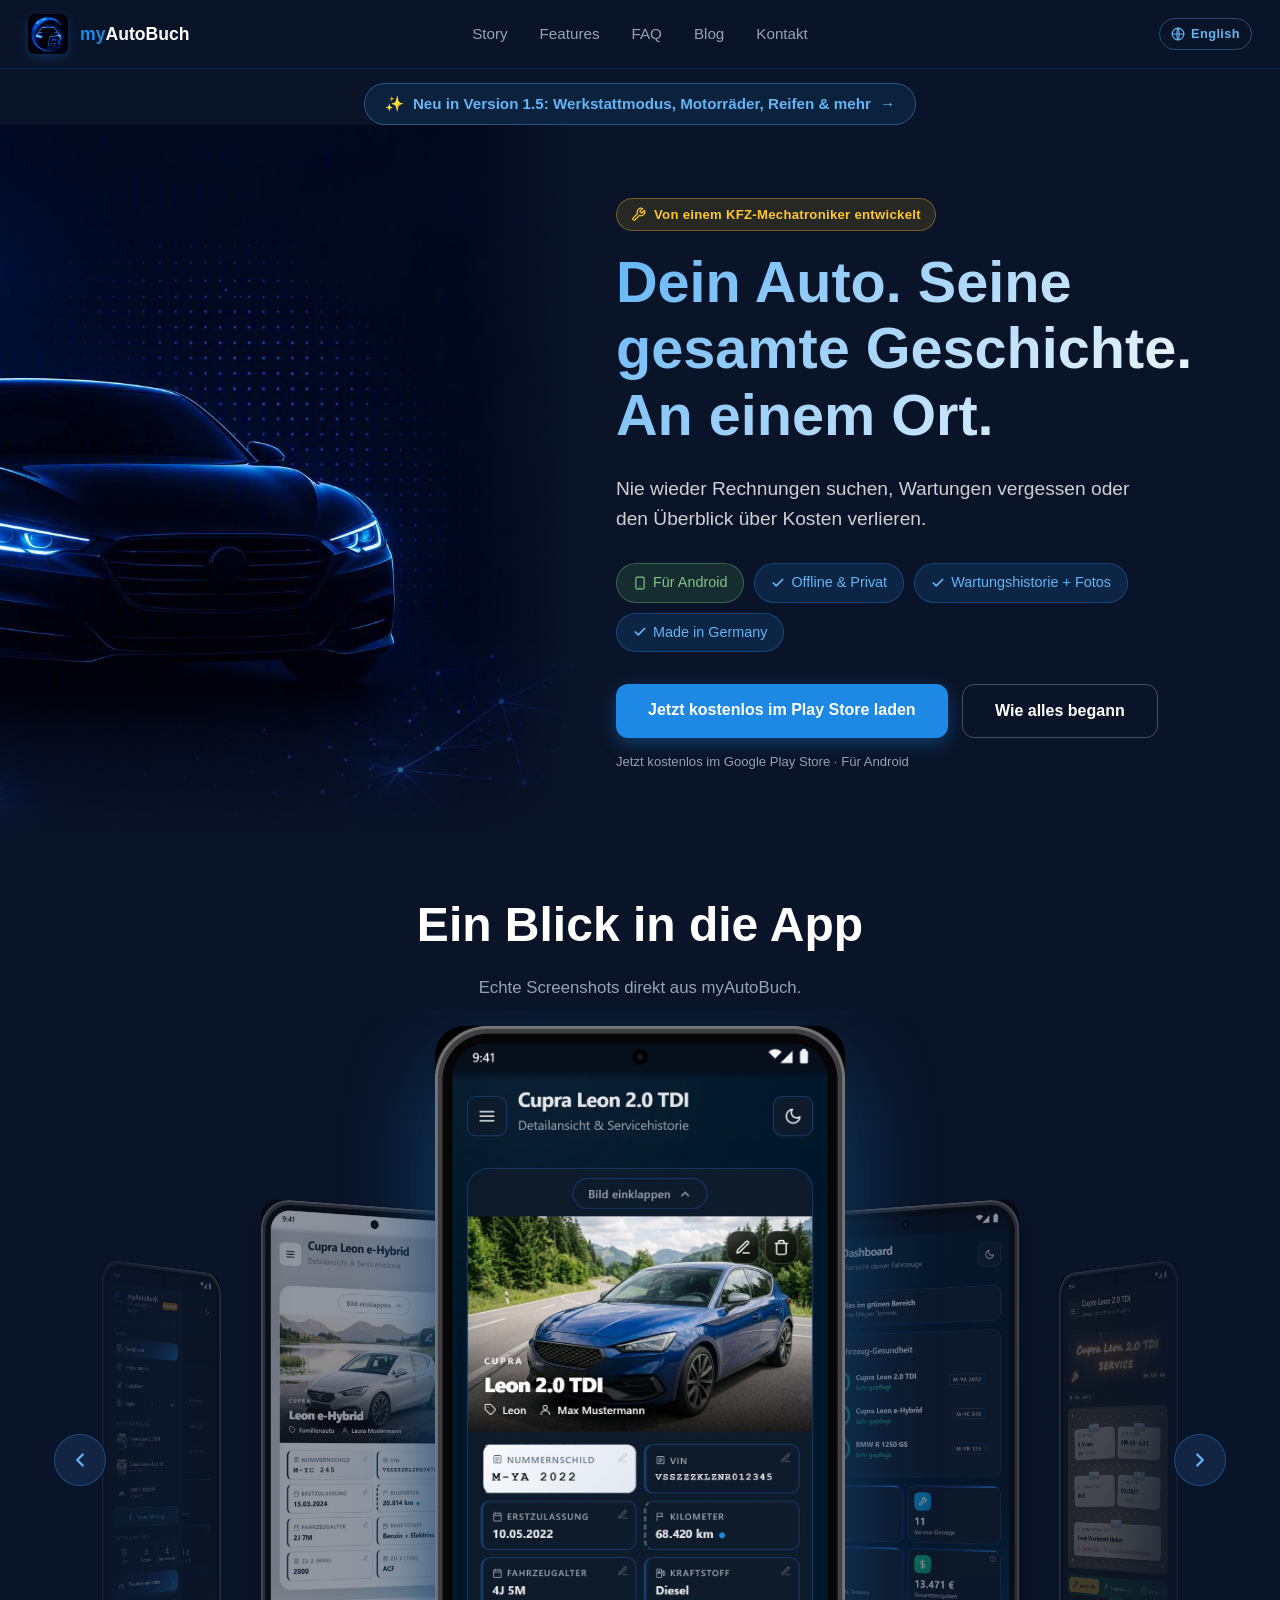
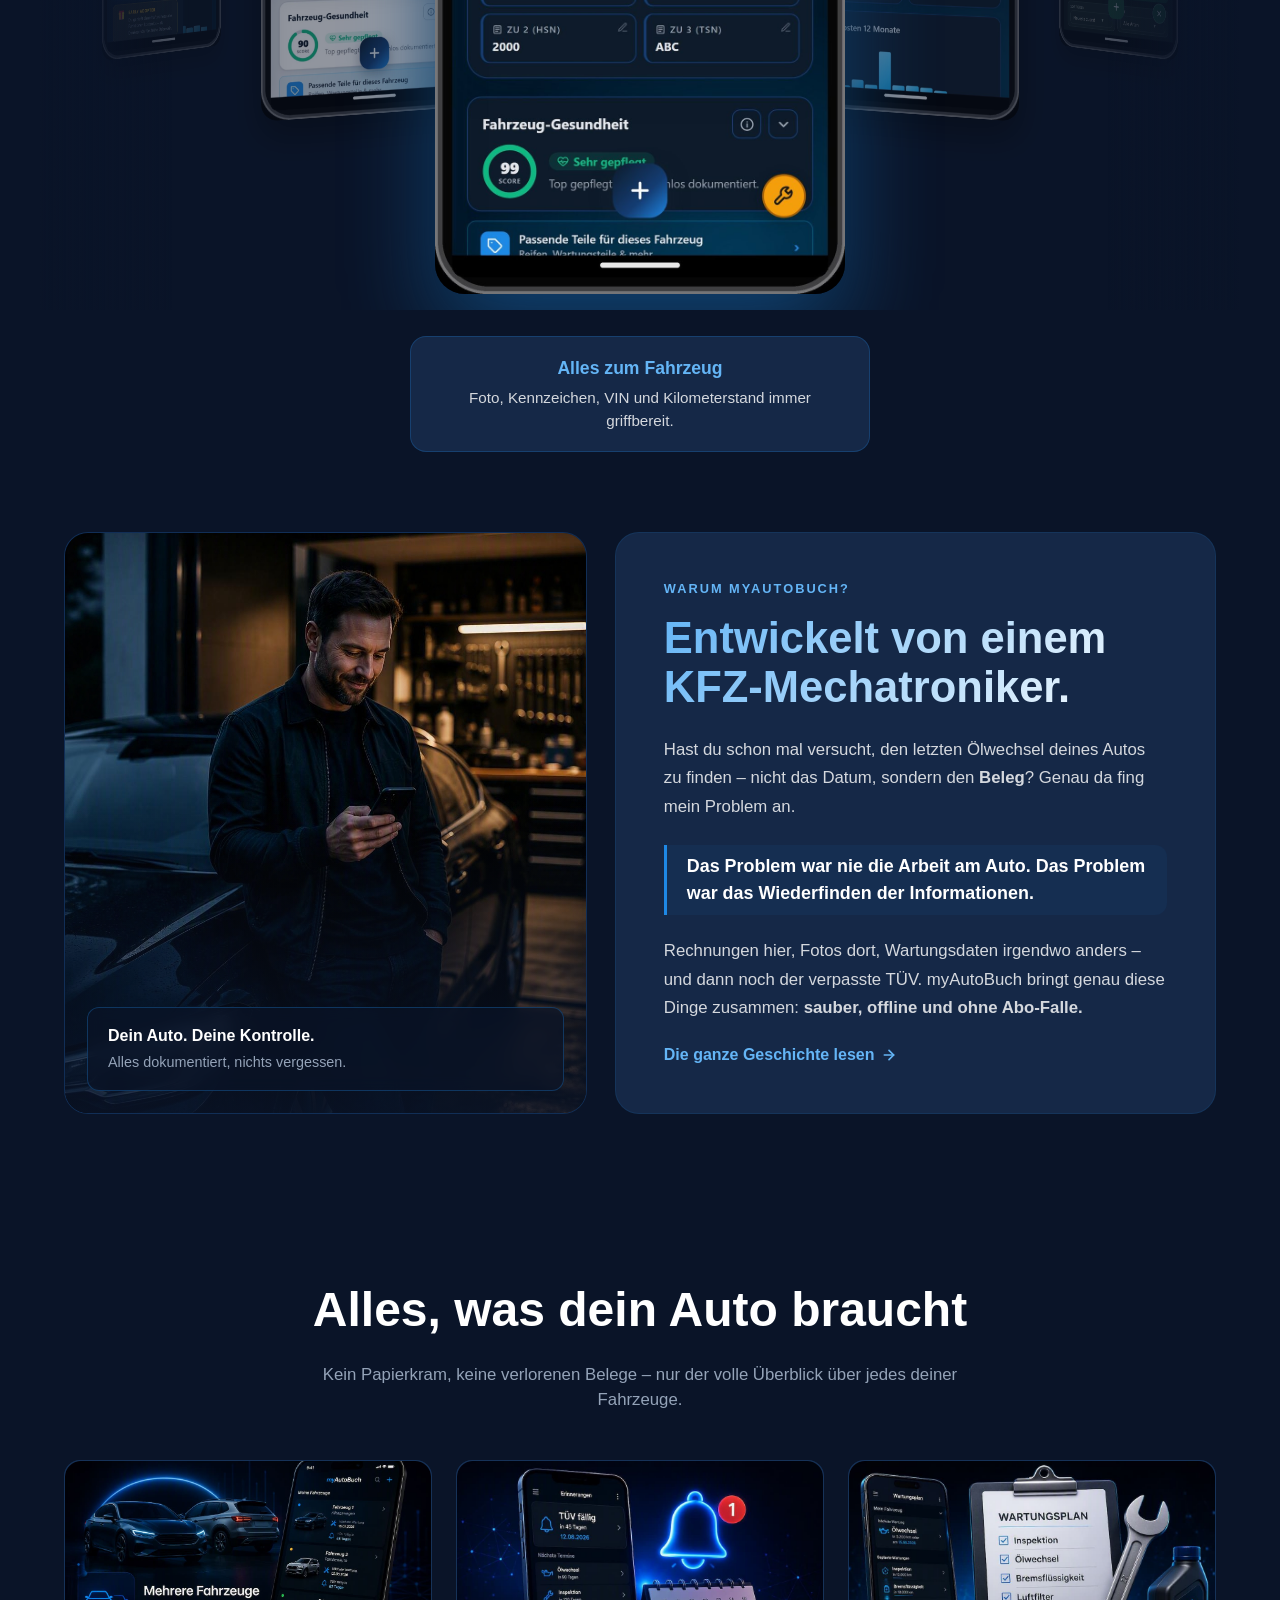
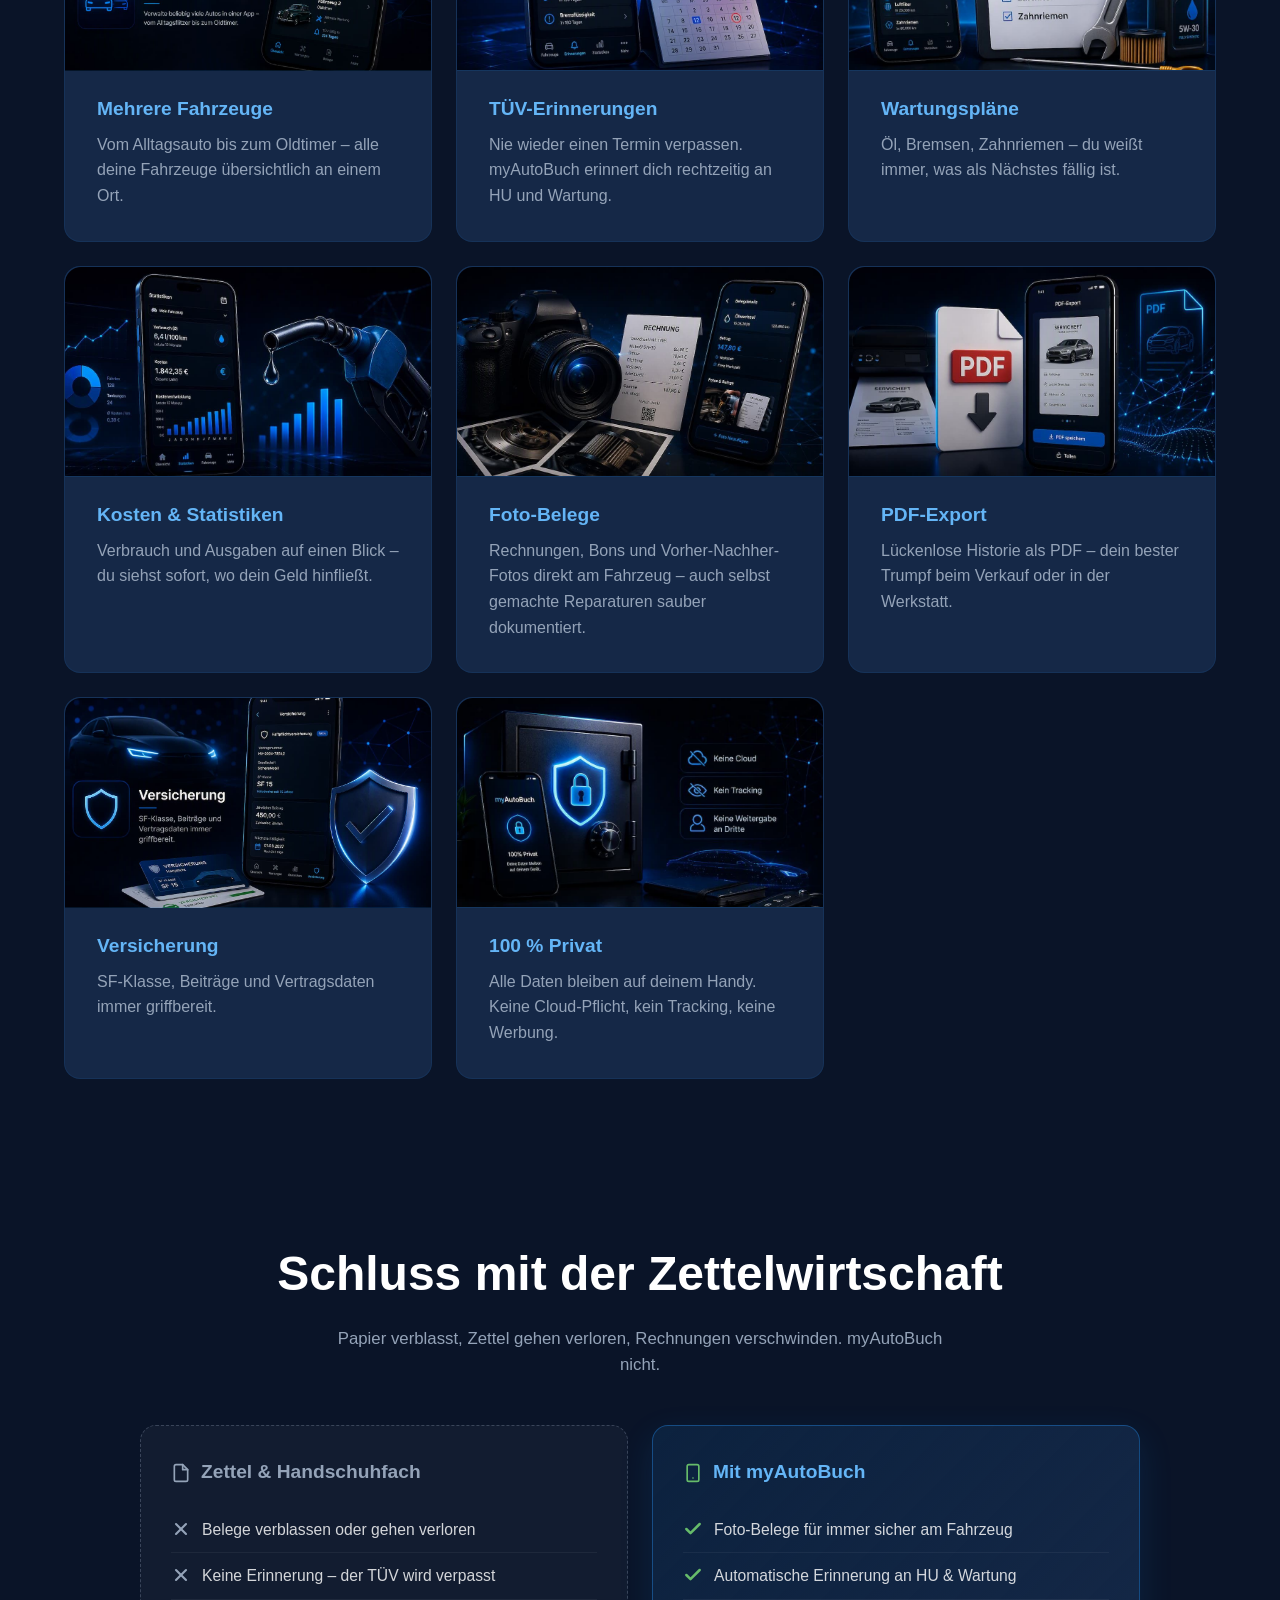
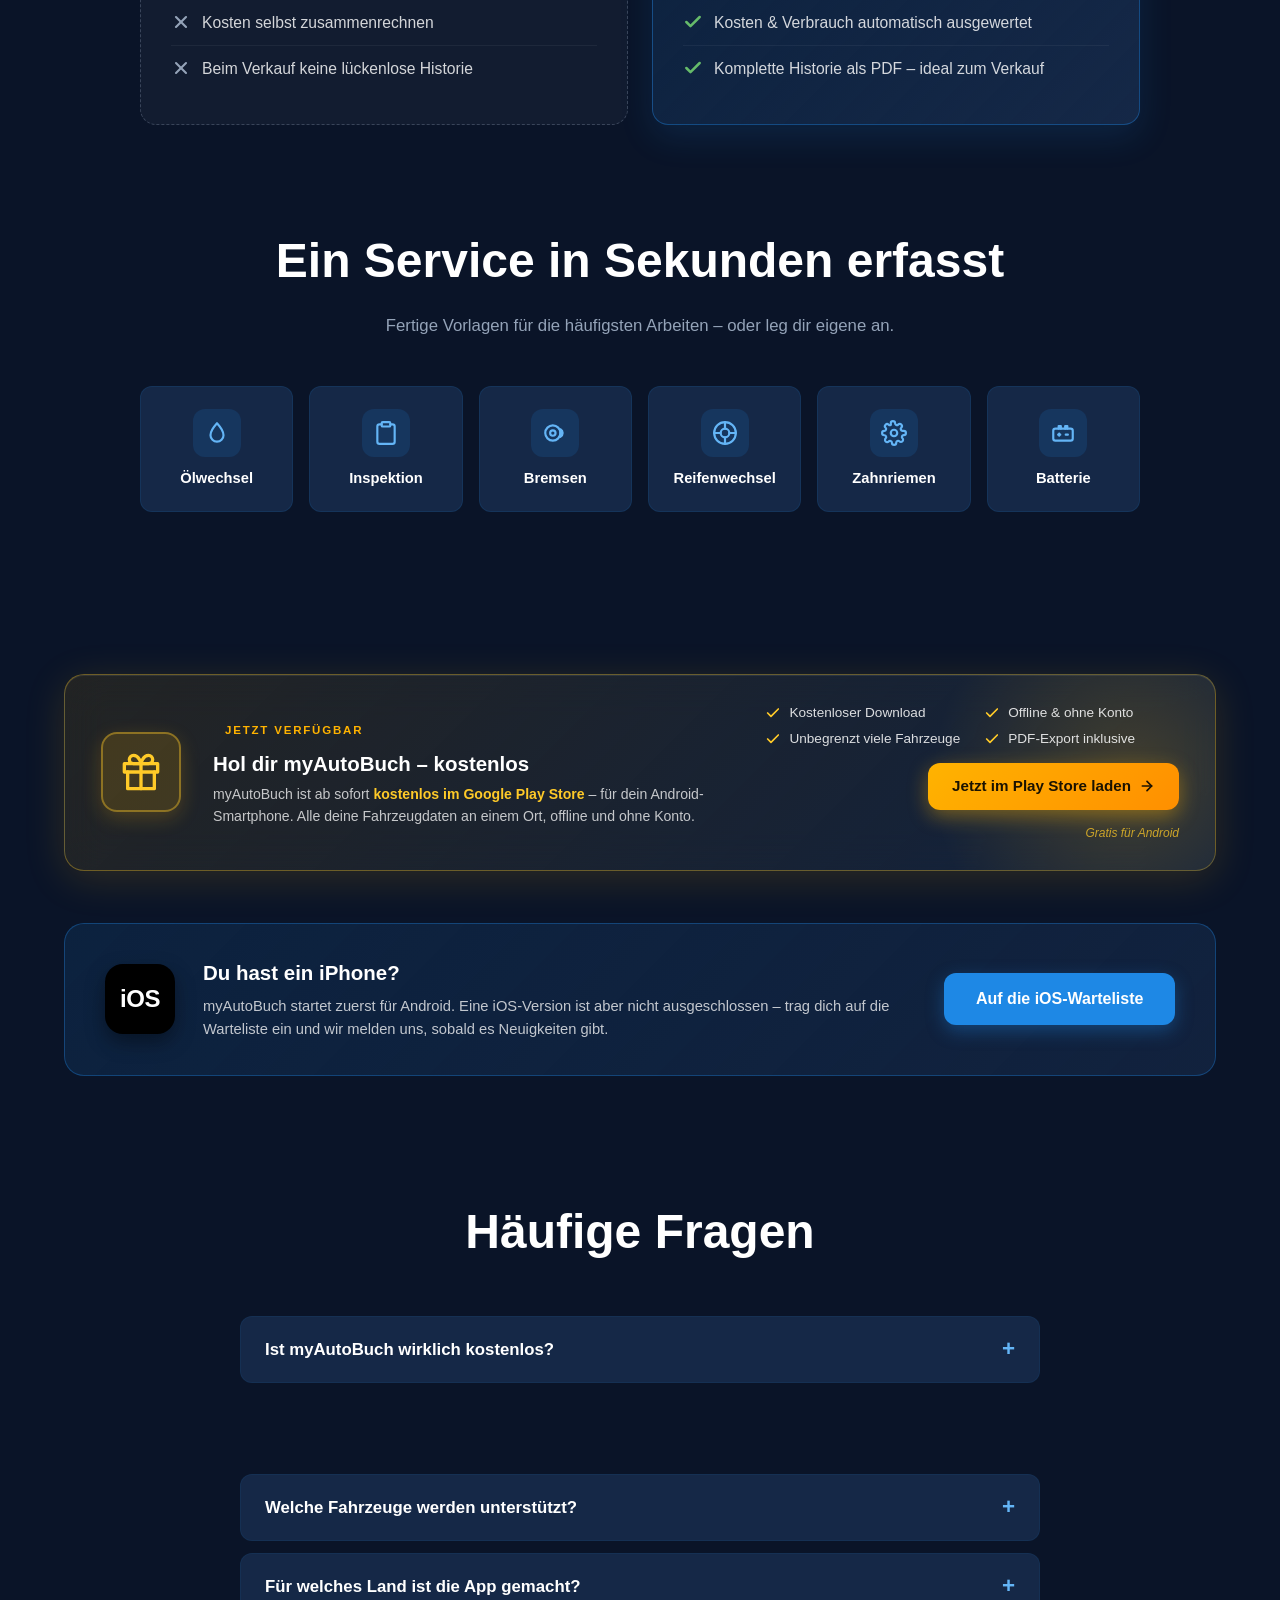
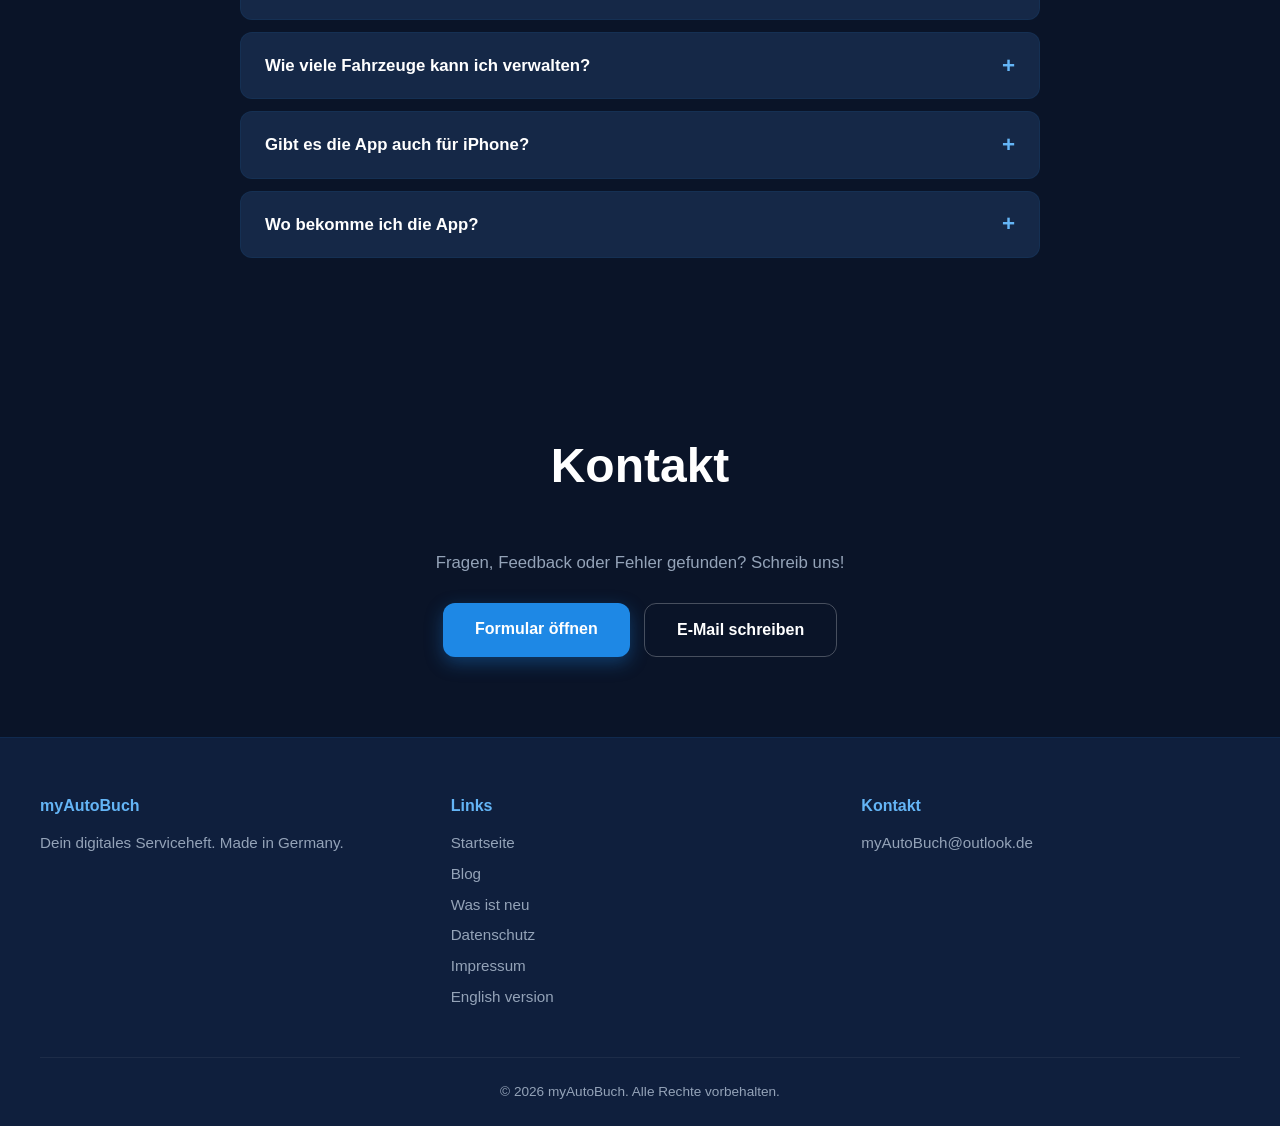
==== commit b99125cb: "v1.5-Screenshots (17, DE+EN), englische Seite freigeschaltet (Sprachumschalter, hreflang, Sitemap), " ====
--- a/index.html
+++ b/index.html
@@ -21,6 +21,9 @@
 <meta name="twitter:image" content="https://myautobuch.github.io/assets/og-image.jpg">
 <meta name="twitter:image:alt" content="myAutoBuch – Dein digitales Serviceheft">
 <link rel="canonical" href="https://myautobuch.github.io/">
+<link rel="alternate" hreflang="de" href="https://myautobuch.github.io/">
+<link rel="alternate" hreflang="en" href="https://myautobuch.github.io/en/">
+<link rel="alternate" hreflang="x-default" href="https://myautobuch.github.io/">
 <link rel="icon" href="/favicon.ico">
 <link rel="apple-touch-icon" sizes="180x180" href="/apple-touch-icon.png">
 <link rel="icon" type="image/png" sizes="32x32" href="/favicon-32x32.png">
@@ -167,6 +170,7 @@
   ]
 }
 </script>
+<style>.lang-switch{display:inline-flex;align-items:center;gap:6px;padding:5px 11px;border:1px solid rgba(100,181,246,.35);border-radius:999px;color:var(--color-primary-light);font-weight:700;font-size:.8rem;text-decoration:none;letter-spacing:.03em;white-space:nowrap}.lang-switch:hover{background:rgba(30,136,229,.14)}.lang-switch .ls-globe{width:14px;height:14px;flex-shrink:0}@media (max-width:600px){.lang-switch{padding:4px 9px;font-size:.72rem}}</style>
 </head>
 <body>
 
@@ -182,7 +186,12 @@
     <li><a href="blog.html">Blog</a></li>
     <li><a href="index.html#kontakt">Kontakt</a></li>
   </ul>
-  <div class="nav-spacer"></div>
+  <div class="nav-spacer">
+    <a href="en/index.html" class="lang-switch" hreflang="en" lang="en" aria-label="View this page in English">
+      <svg class="ls-globe" viewBox="0 0 24 24" fill="none" stroke="currentColor" stroke-width="2" stroke-linecap="round" stroke-linejoin="round" aria-hidden="true"><circle cx="12" cy="12" r="10"/><path d="M2 12h20M12 2c2.5 3 2.5 17 0 20M12 2c-2.5 3-2.5 17 0 20"/></svg>
+      English
+    </a>
+  </div>
 </nav>
 
 <!-- Update-Hinweis: verlinkt auf die Changelog-Seite -->
@@ -238,50 +247,56 @@
     <svg viewBox="0 0 24 24" fill="none" stroke="currentColor" stroke-width="2.5" stroke-linecap="round" stroke-linejoin="round"><polyline points="15 18 9 12 15 6"/></svg>
   </button>
   <div class="carousel3d-stage" id="c3dStage">
-    <figure class="c3d-item" data-title="Alles zum Fahrzeug" data-text="Kennzeichen, VIN und Kilometerstand immer griffbereit.">
-      <img src="assets/screenshot-1.jpg" alt="Fahrzeug-Detailansicht mit Kennzeichen, VIN, Kilometerstand und Fahrzeugdaten" loading="lazy" width="720" height="1524">
-    </figure>
-    <figure class="c3d-item" data-title="Dein Cockpit" data-text="Übersicht, anstehende Termine und Kosten auf einen Blick.">
-      <img src="assets/screenshot-2.jpg" alt="Dashboard mit Fahrzeug-Übersicht, anstehenden Terminen und Kostenverlauf" loading="lazy" width="720" height="1524">
-    </figure>
-    <figure class="c3d-item" data-title="Nie wieder TÜV verpassen" data-text="Automatische Erinnerungen für HU und Wartung.">
-      <img src="assets/screenshot-3.jpg" alt="Erinnerungen an TÜV/HU und Wartungstermine mit Fälligkeit" loading="lazy" width="720" height="1524">
-    </figure>
-    <figure class="c3d-item" data-title="Zahlen, die du verstehst" data-text="Verbrauch, Fahrleistung und Tank-Ranking im Vergleich.">
-      <img src="assets/screenshot-4.jpg" alt="Statistiken mit Monatsvergleich, Tankstellen-Ranking und Fahrleistung" loading="lazy" width="720" height="1524">
-    </figure>
-    <figure class="c3d-item" data-title="Volle Kostenkontrolle" data-text="Ausgaben und CO₂ je Kraftstoff immer im Blick.">
-      <img src="assets/screenshot-5.jpg" alt="Kostenübersicht mit Gesamtausgaben, Tank-Auswertung und CO₂ pro Kraftstoff" loading="lazy" width="720" height="1524">
-    </figure>
-    <figure class="c3d-item" data-title="Jede Tankung erfasst" data-text="Getrennte Auswertung je Kraftstoff und volle Historie.">
-      <img src="assets/screenshot-6.jpg" alt="Tankübersicht mit getrennter Auswertung je Kraftstoff und Tankungs-Historie" loading="lazy" width="720" height="1524">
-    </figure>
-    <figure class="c3d-item" data-title="Fahrzeug-Gesundheit" data-text="Ein Score zeigt, wie gepflegt dein Auto wirklich ist.">
-      <img src="assets/screenshot-7.jpg" alt="Fahrzeug-Gesundheits-Score mit HU/TÜV-Status, Wartungen und Score-Verlauf" loading="lazy" width="720" height="1524">
-    </figure>
-    <figure class="c3d-item" data-title="Lückenlose Service-Historie" data-text="Jede Reparatur mit Datum, Kilometern und Kosten.">
-      <img src="assets/screenshot-8.jpg" alt="Service-Historie als Zeitstrahl mit Klimaservice, Reifenwechsel und Ölwechsel" loading="lazy" width="720" height="1524">
-    </figure>
-    <figure class="c3d-item" data-title="Wartung im Griff" data-text="Intervalle aus Vorlagen oder ganz nach deinem Plan.">
-      <img src="assets/screenshot-9.jpg" alt="Wartungspläne mit Intervallen für Ölwechsel, Inspektionen und Reifenwechsel" loading="lazy" width="720" height="1524">
-    </figure>
-    <figure class="c3d-item" data-title="Deine Fahrleistung" data-text="Kilometer pro Monat und Jahr im klaren Vergleich.">
-      <img src="assets/screenshot-10.jpg" alt="Fahrleistungs-Statistik mit Kilometern pro Monat und Jahresvergleich" loading="lazy" width="720" height="1524">
-    </figure>
-    <figure class="c3d-item" data-title="Alles griffbereit" data-text="Mehrere Fahrzeuge, Foto-Galerie und Datensicherung.">
-      <img src="assets/screenshot-11.jpg" alt="App-Menü mit Fahrzeugauswahl, Foto-Galerie, Erfolgen und Datensicherung" loading="lazy" width="720" height="1524">
-    </figure>
-    <figure class="c3d-item" data-title="Erfolge freischalten" data-text="Pflege deine Historie – und werde dafür belohnt.">
-      <img src="assets/screenshot-12.jpg" alt="Erfolge-Übersicht mit freischaltbaren Abzeichen und Fortschrittsbalken" loading="lazy" width="720" height="1524">
-    </figure>
-    <figure class="c3d-item" data-title="Dein Auto-Jahr" data-text="Alle Ausgaben nach Kategorie, teilbar mit einem Tipp.">
-      <img src="assets/screenshot-13.jpg" alt="Jahresrückblick mit Gesamtausgaben und Aufteilung nach Kategorie" loading="lazy" width="720" height="1524">
-    </figure>
-    <figure class="c3d-item" data-title="Hell oder dunkel" data-text="Das komplette Dashboard auch im hellen Design.">
-      <img src="assets/screenshot-14.jpg" alt="Dashboard im hellen Design mit Terminen, Fahrzeug-Gesundheit und Kosten" loading="lazy" width="720" height="1524">
-    </figure>
-    <figure class="c3d-item" data-title="Dein Fahrzeug mit Foto" data-text="Eigenes Fahrzeugbild, Kennzeichen, VIN und HSN/TSN.">
-      <img src="assets/screenshot-15.jpg" alt="Fahrzeug-Detailansicht mit Fahrzeugfoto, Kennzeichen, VIN und HSN/TSN" loading="lazy" width="720" height="1524">
+    <figure class="c3d-item" data-title="Alles zum Fahrzeug" data-text="Foto, Kennzeichen, VIN und Kilometerstand immer griffbereit.">
+      <img src="assets/screenshot-1.jpg?v=1.5" alt="Fahrzeug-Detailansicht mit Foto, Kennzeichen, VIN und Kilometerstand" loading="lazy" width="900" height="1905">
+    </figure>
+    <figure class="c3d-item" data-title="Dein Cockpit" data-text="Alle Fahrzeuge, Gesundheit und Kosten auf einen Blick.">
+      <img src="assets/screenshot-2.jpg?v=1.5" alt="Dashboard mit Fahrzeug-Gesundheit, Terminen und Kosten" loading="lazy" width="900" height="1905">
+    </figure>
+    <figure class="c3d-item" data-title="Neu: Werkstattmodus" data-text="Reifen, Öl, Betriebsstoffe und deine Werkstatt an einem Ort.">
+      <img src="assets/screenshot-3.jpg?v=1.5" alt="Werkstattmodus mit Neon-Schild und Werkzeugwand" loading="lazy" width="900" height="1905">
+    </figure>
+    <figure class="c3d-item" data-title="Reifenmanager" data-text="Profil messen, Verschleiß und Restlaufzeit je Rad.">
+      <img src="assets/screenshot-4.jpg?v=1.5" alt="Reifenmanager mit Profiltiefe je Rad und Verschleiß-Prognose" loading="lazy" width="900" height="1905">
+    </figure>
+    <figure class="c3d-item" data-title="Ersatzteile" data-text="Teilenummern, Preise und Bezugsquellen gespeichert.">
+      <img src="assets/screenshot-5.jpg?v=1.5" alt="Ersatzteil-Liste mit Teilenummern, Preisen und Bezugsquellen" loading="lazy" width="900" height="1905">
+    </figure>
+    <figure class="c3d-item" data-title="Wartungspläne" data-text="Intervalle nach Zeit und km – die App erinnert dich.">
+      <img src="assets/screenshot-6.jpg?v=1.5" alt="Wartungspläne mit Intervallen für Ölwechsel und Inspektion" loading="lazy" width="900" height="1905">
+    </figure>
+    <figure class="c3d-item" data-title="Fahrzeug-Gesundheit" data-text="Transparenter Score aus HU, Wartung, km-Stand und Belegen.">
+      <img src="assets/screenshot-7.jpg?v=1.5" alt="Fahrzeug-Gesundheits-Score mit Einzelwertungen und Verlauf" loading="lazy" width="900" height="1905">
+    </figure>
+    <figure class="c3d-item" data-title="Tanken &amp; Verbrauch" data-text="Jede Tankung mit Verbrauch und gefahrenen km.">
+      <img src="assets/screenshot-8.jpg?v=1.5" alt="Tank-Historie mit Verbrauch je Tankung" loading="lazy" width="900" height="1905">
+    </figure>
+    <figure class="c3d-item" data-title="Kosten im Griff" data-text="Kosten nach Kategorie und Kosten je 100 km.">
+      <img src="assets/screenshot-9.jpg?v=1.5" alt="Statistik mit Kosten nach Kategorie und Kosten je 100 km" loading="lazy" width="900" height="1905">
+    </figure>
+    <figure class="c3d-item" data-title="Jeder Euro aufgeschlüsselt" data-text="Service-Arten und sonstige Kosten im Detail.">
+      <img src="assets/screenshot-10.jpg?v=1.5" alt="Aufgeklappte Kostenkategorien mit Service-Arten und sonstigen Kosten" loading="lazy" width="900" height="1905">
+    </figure>
+    <figure class="c3d-item" data-title="Tank-Auswertung" data-text="Ø Preis, Verbrauch, CO₂ und Monats-Tankkosten.">
+      <img src="assets/screenshot-11.jpg?v=1.5" alt="Tank-Auswertung mit Durchschnittspreis, Verbrauch, CO₂ und Monatskosten" loading="lazy" width="900" height="1905">
+    </figure>
+    <figure class="c3d-item" data-title="Preise &amp; Tankstellen" data-text="Literpreis-Verlauf und deine günstigsten Tankstellen.">
+      <img src="assets/screenshot-12.jpg?v=1.5" alt="Literpreis-Verlauf und Tankstellen-Ranking" loading="lazy" width="900" height="1905">
+    </figure>
+    <figure class="c3d-item" data-title="Fahrleistung" data-text="Jahresfahrleistung laut Versicherung immer im Blick.">
+      <img src="assets/screenshot-13.jpg?v=1.5" alt="Fahrleistung mit Versicherungs-Jahresfahrleistung und Monatsverlauf" loading="lazy" width="900" height="1905">
+    </figure>
+    <figure class="c3d-item" data-title="Prognose Fahrzeugwert" data-text="Behalten oder ersetzen? Eine ehrliche Einschätzung.">
+      <img src="assets/screenshot-14.jpg?v=1.5" alt="Prognose Fahrzeugwert mit Reparaturkosten je Jahr" loading="lazy" width="900" height="1905">
+    </figure>
+    <figure class="c3d-item" data-title="Jahresrückblick" data-text="Dein Auto-Jahr in Zahlen – zum Teilen.">
+      <img src="assets/screenshot-15.jpg?v=1.5" alt="Jahresrückblick mit Gesamtausgaben und Vergleich zum Vorjahr" loading="lazy" width="900" height="1905">
+    </figure>
+    <figure class="c3d-item" data-title="Mehrere Fahrzeuge" data-text="Autos und Motorräder in einer App.">
+      <img src="assets/screenshot-16.jpg?v=1.5" alt="App-Menü mit mehreren Fahrzeugen und Datensicherung" loading="lazy" width="900" height="1905">
+    </figure>
+    <figure class="c3d-item" data-title="Helles Design" data-text="Hell oder dunkel – ganz wie du magst.">
+      <img src="assets/screenshot-17.jpg?v=1.5" alt="Fahrzeugansicht im hellen Design" loading="lazy" width="900" height="1905">
     </figure>
   </div>
   <button class="carousel3d-nav next" id="c3dNext" aria-label="Nächster Screenshot">
@@ -514,7 +529,7 @@
 <footer class="footer">
   <div class="footer-grid">
     <div class="footer-col"><h4>myAutoBuch</h4><p>Dein digitales Serviceheft. Made in Germany.</p></div>
-    <div class="footer-col"><h4>Links</h4><a href="index.html">Startseite</a><a href="blog.html">Blog</a><a href="changelog.html">Was ist neu</a><a href="privacy.html">Datenschutz</a><a href="imprint.html">Impressum</a></div>
+    <div class="footer-col"><h4>Links</h4><a href="index.html">Startseite</a><a href="blog.html">Blog</a><a href="changelog.html">Was ist neu</a><a href="privacy.html">Datenschutz</a><a href="imprint.html">Impressum</a><a href="en/index.html" hreflang="en" lang="en">English version</a></div>
     <div class="footer-col"><h4>Kontakt</h4><a href="mailto:myAutoBuch@outlook.de">myAutoBuch@outlook.de</a></div>
   </div>
   <div class="footer-bottom">© 2026 myAutoBuch. Alle Rechte vorbehalten.</div>
--- a/style.css
+++ b/style.css
@@ -1457,3 +1457,21 @@
   .ios-badge{ margin:0 auto; }
   .ios-text h2{ text-align:center; }
 }
+
+/* Sprachumschalter auch auf dem Handy: nur Globus-Symbol (Beschriftung bleibt per aria-label) */
+@media (max-width: 768px) {
+  .nav:has(.lang-switch) { grid-template-columns: auto 1fr auto; }
+  .nav:has(.lang-switch) .nav-spacer { display: block; margin-left: 8px; }
+  .nav:has(.lang-switch) .nav-links { gap: 10px; }
+  .nav .lang-switch { padding: 6px; font-size: 0; gap: 0; }
+  .nav .lang-switch .ls-globe { width: 17px; height: 17px; }
+}
+@media (max-width: 360px) {
+  .nav:has(.lang-switch) .nav-links { gap: 7px; }
+  .nav:has(.lang-switch) .nav-links a { font-size: 0.78rem; }
+}
+/* Lange Einzelwoerter in Ueberschriften (z. B. „Datenschutzerklärung") auf dem Handy trennen statt die Seite zu verbreitern */
+.legal-content h1, .legal-content h2 { hyphens: auto; -webkit-hyphens: auto; overflow-wrap: break-word; }
+@media (max-width: 768px) { .nav:has(.lang-switch) .nav-links a { white-space: nowrap; } }
+@media (max-width: 400px) { .nav:has(.lang-switch) .nav-links { gap: 8px; } .nav:has(.lang-switch) .nav-links a { font-size: 0.8rem; } }
+@media (max-width: 360px) { .nav:has(.lang-switch) { padding: 12px 12px; } .nav:has(.lang-switch) .nav-links { gap: 6px; } .nav:has(.lang-switch) .nav-links a { font-size: 0.72rem; } .nav:has(.lang-switch) .nav-spacer { margin-left: 5px; } }
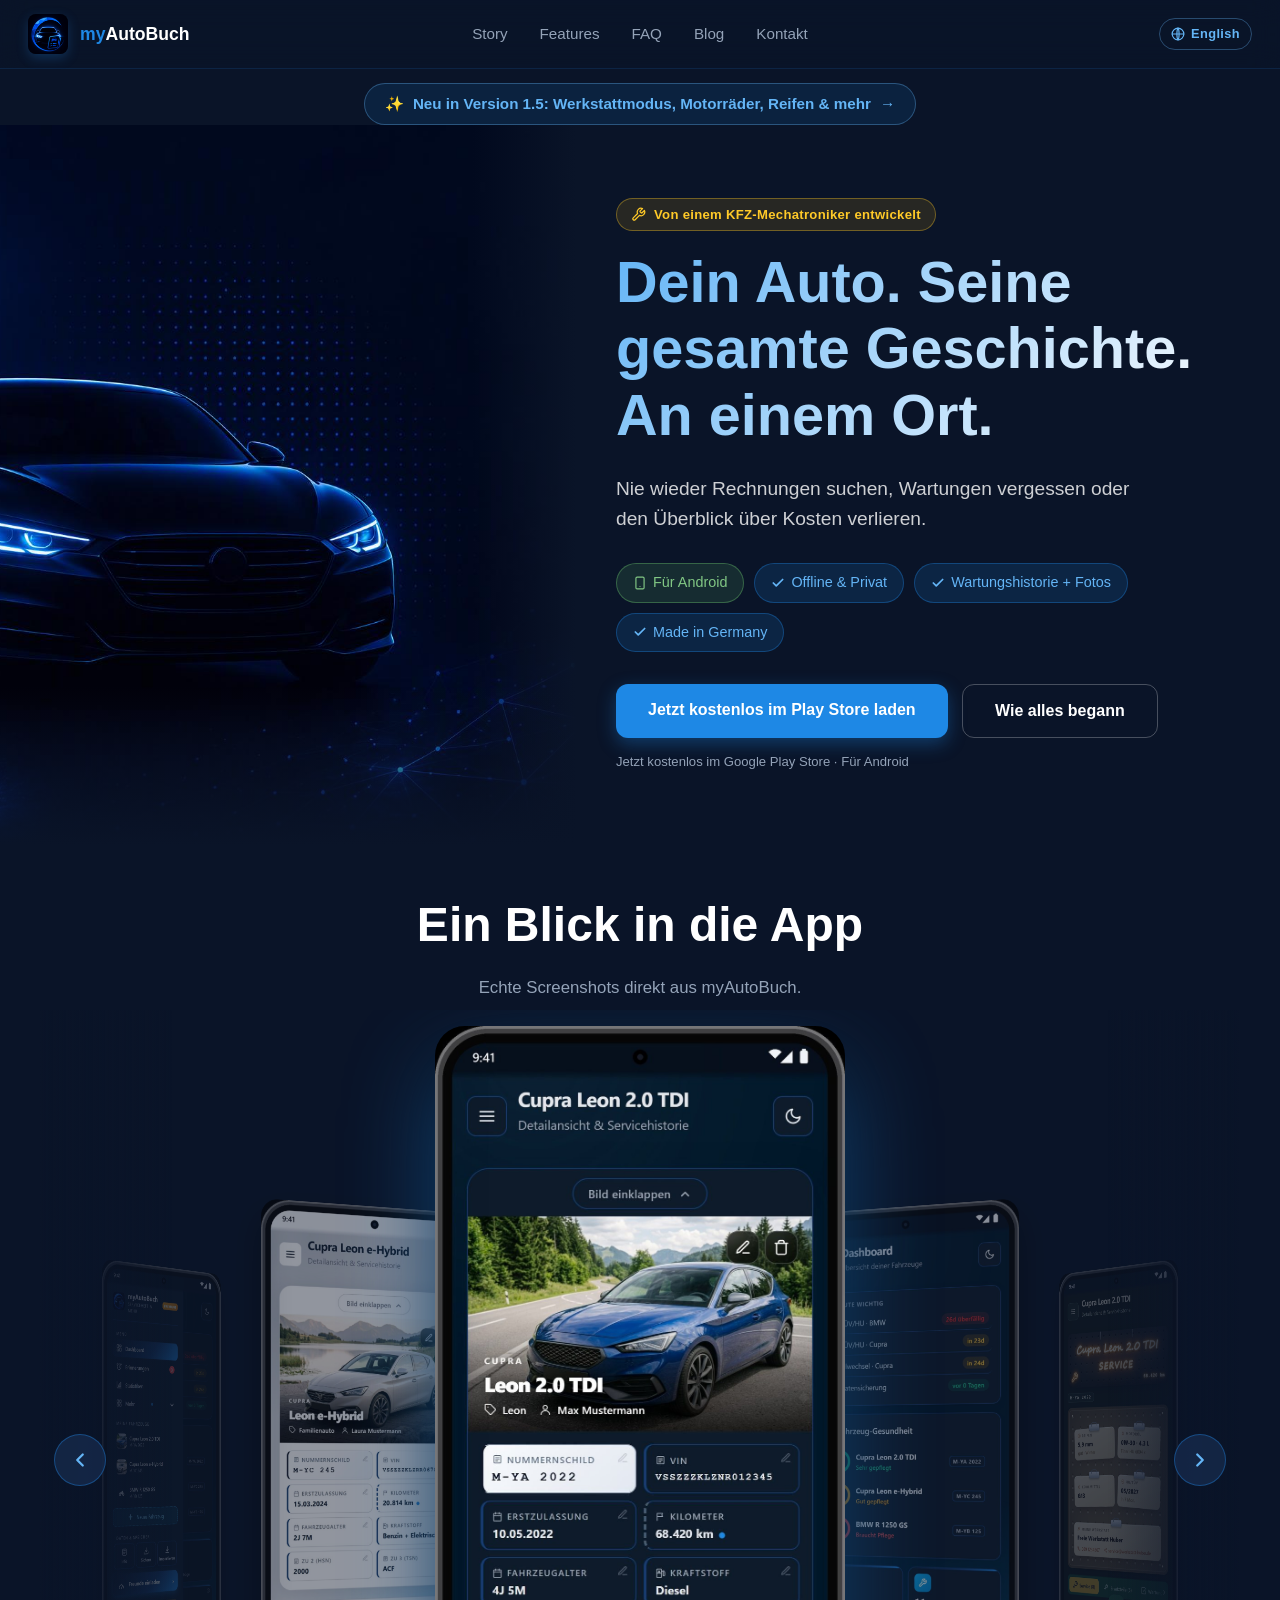
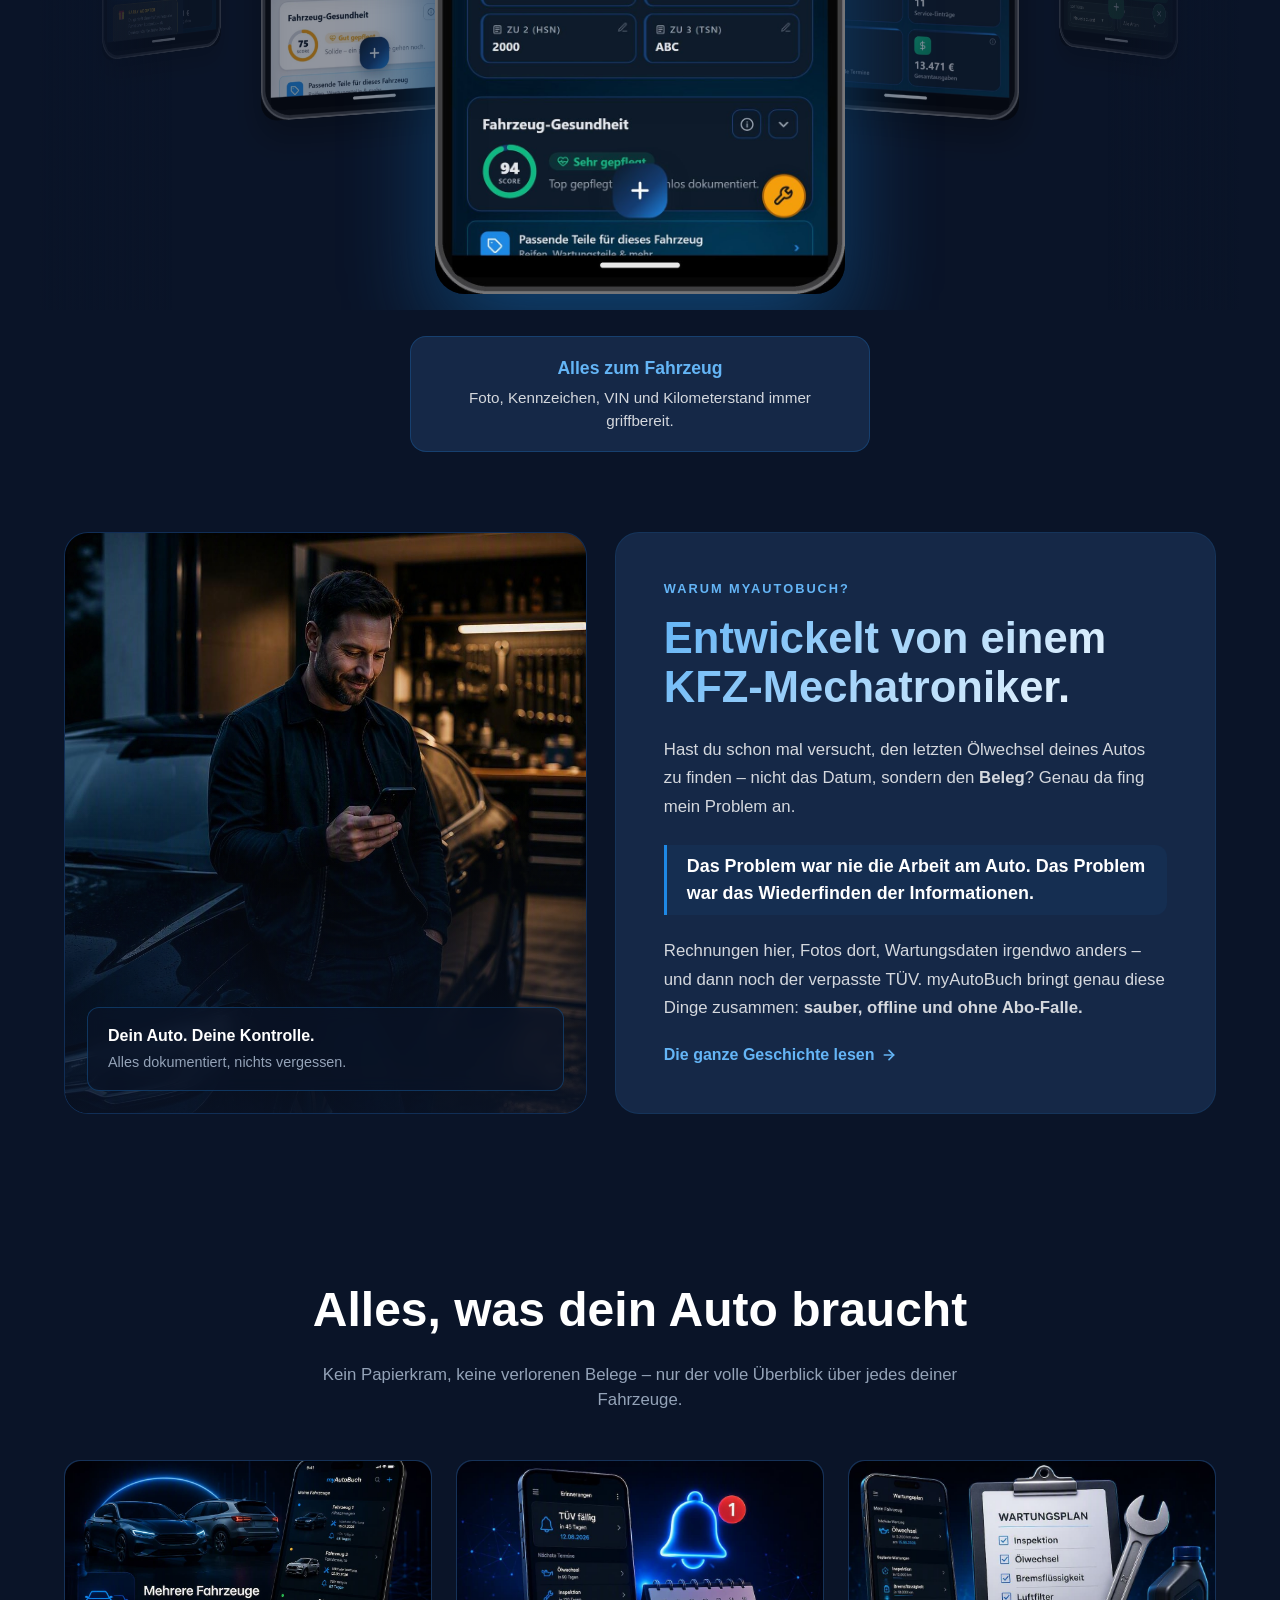
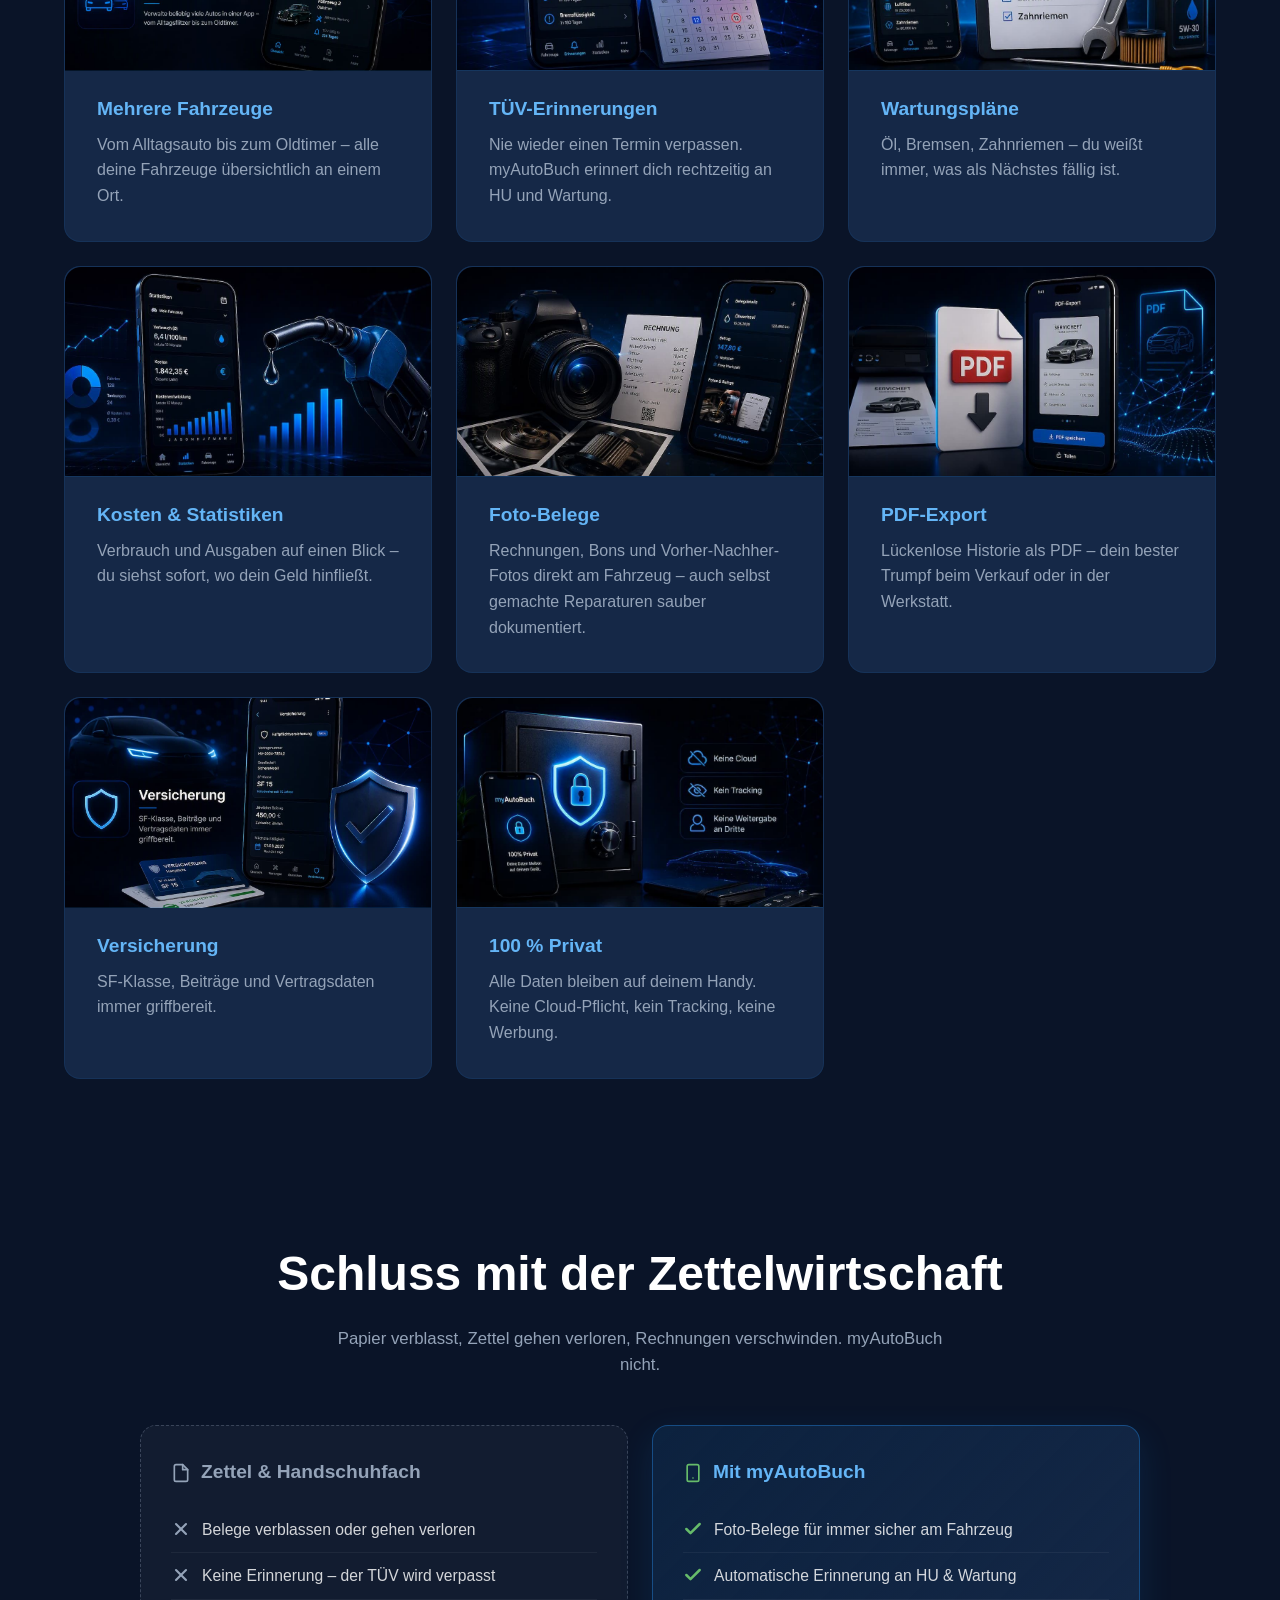
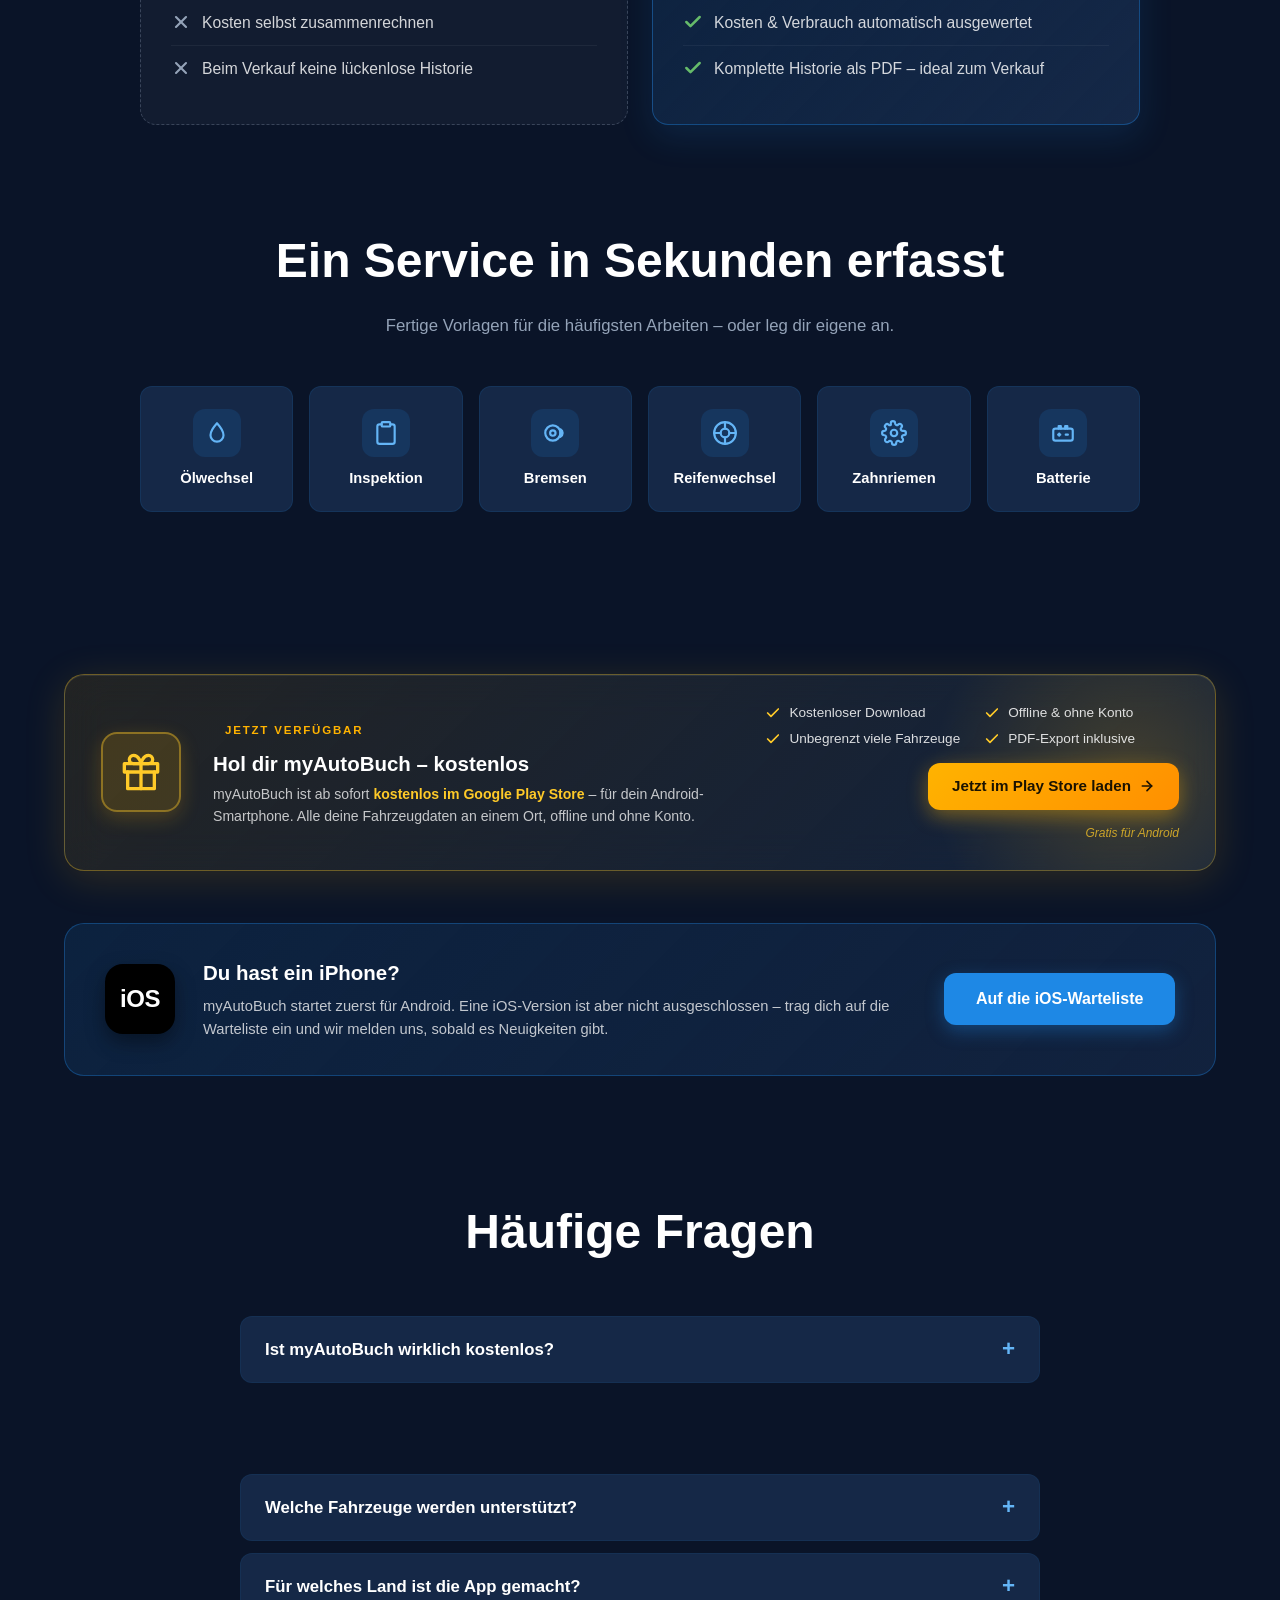
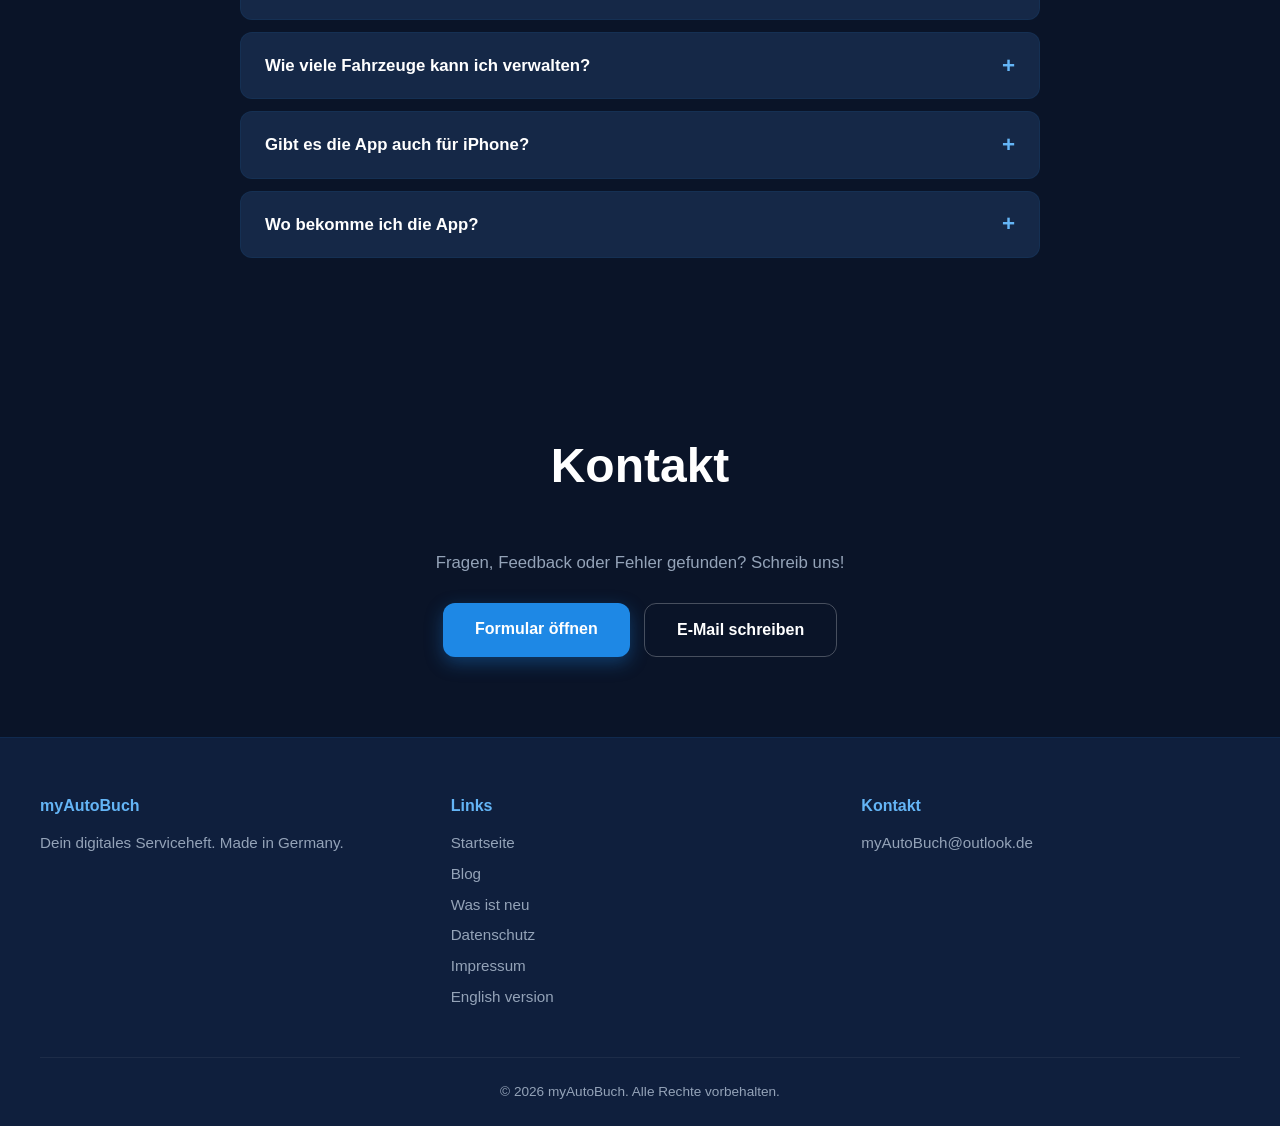
==== commit 1b0f1fc7: "Screenshots: Erinnerungen + Service-Historie ergaenzt (19 je Sprache)" ====
--- a/index.html
+++ b/index.html
@@ -248,55 +248,61 @@
   </button>
   <div class="carousel3d-stage" id="c3dStage">
     <figure class="c3d-item" data-title="Alles zum Fahrzeug" data-text="Foto, Kennzeichen, VIN und Kilometerstand immer griffbereit.">
-      <img src="assets/screenshot-1.jpg?v=1.5" alt="Fahrzeug-Detailansicht mit Foto, Kennzeichen, VIN und Kilometerstand" loading="lazy" width="900" height="1905">
+      <img src="assets/screenshot-1.jpg?v=1.5b" alt="Fahrzeug-Detailansicht mit Foto, Kennzeichen, VIN und Kilometerstand" loading="lazy" width="900" height="1905">
     </figure>
     <figure class="c3d-item" data-title="Dein Cockpit" data-text="Alle Fahrzeuge, Gesundheit und Kosten auf einen Blick.">
-      <img src="assets/screenshot-2.jpg?v=1.5" alt="Dashboard mit Fahrzeug-Gesundheit, Terminen und Kosten" loading="lazy" width="900" height="1905">
+      <img src="assets/screenshot-2.jpg?v=1.5b" alt="Dashboard mit Fahrzeug-Gesundheit, Terminen und Kosten" loading="lazy" width="900" height="1905">
     </figure>
     <figure class="c3d-item" data-title="Neu: Werkstattmodus" data-text="Reifen, Öl, Betriebsstoffe und deine Werkstatt an einem Ort.">
-      <img src="assets/screenshot-3.jpg?v=1.5" alt="Werkstattmodus mit Neon-Schild und Werkzeugwand" loading="lazy" width="900" height="1905">
+      <img src="assets/screenshot-3.jpg?v=1.5b" alt="Werkstattmodus mit Neon-Schild und Werkzeugwand" loading="lazy" width="900" height="1905">
     </figure>
     <figure class="c3d-item" data-title="Reifenmanager" data-text="Profil messen, Verschleiß und Restlaufzeit je Rad.">
-      <img src="assets/screenshot-4.jpg?v=1.5" alt="Reifenmanager mit Profiltiefe je Rad und Verschleiß-Prognose" loading="lazy" width="900" height="1905">
+      <img src="assets/screenshot-4.jpg?v=1.5b" alt="Reifenmanager mit Profiltiefe je Rad und Verschleiß-Prognose" loading="lazy" width="900" height="1905">
     </figure>
     <figure class="c3d-item" data-title="Ersatzteile" data-text="Teilenummern, Preise und Bezugsquellen gespeichert.">
-      <img src="assets/screenshot-5.jpg?v=1.5" alt="Ersatzteil-Liste mit Teilenummern, Preisen und Bezugsquellen" loading="lazy" width="900" height="1905">
+      <img src="assets/screenshot-5.jpg?v=1.5b" alt="Ersatzteil-Liste mit Teilenummern, Preisen und Bezugsquellen" loading="lazy" width="900" height="1905">
     </figure>
     <figure class="c3d-item" data-title="Wartungspläne" data-text="Intervalle nach Zeit und km – die App erinnert dich.">
-      <img src="assets/screenshot-6.jpg?v=1.5" alt="Wartungspläne mit Intervallen für Ölwechsel und Inspektion" loading="lazy" width="900" height="1905">
+      <img src="assets/screenshot-6.jpg?v=1.5b" alt="Wartungspläne mit Intervallen für Ölwechsel und Inspektion" loading="lazy" width="900" height="1905">
+    </figure>
+    <figure class="c3d-item" data-title="Nie wieder TÜV verpassen" data-text="Alle Termine aller Fahrzeuge – überfällig, bald fällig, im Plan.">
+      <img src="assets/screenshot-7.jpg?v=1.5b" alt="Erinnerungen mit überfälliger HU, bald fälligem TÜV und Wartung" loading="lazy" width="900" height="1905">
+    </figure>
+    <figure class="c3d-item" data-title="Service-Historie" data-text="Wartungen und Reparaturen mit Kosten, km und Belegen.">
+      <img src="assets/screenshot-8.jpg?v=1.5b" alt="Service-Historie mit Inspektionen, Ölwechsel und Reparaturen" loading="lazy" width="900" height="1905">
     </figure>
     <figure class="c3d-item" data-title="Fahrzeug-Gesundheit" data-text="Transparenter Score aus HU, Wartung, km-Stand und Belegen.">
-      <img src="assets/screenshot-7.jpg?v=1.5" alt="Fahrzeug-Gesundheits-Score mit Einzelwertungen und Verlauf" loading="lazy" width="900" height="1905">
+      <img src="assets/screenshot-9.jpg?v=1.5b" alt="Fahrzeug-Gesundheits-Score mit Einzelwertungen und Verlauf" loading="lazy" width="900" height="1905">
     </figure>
     <figure class="c3d-item" data-title="Tanken &amp; Verbrauch" data-text="Jede Tankung mit Verbrauch und gefahrenen km.">
-      <img src="assets/screenshot-8.jpg?v=1.5" alt="Tank-Historie mit Verbrauch je Tankung" loading="lazy" width="900" height="1905">
+      <img src="assets/screenshot-10.jpg?v=1.5b" alt="Tank-Historie mit Verbrauch je Tankung" loading="lazy" width="900" height="1905">
     </figure>
     <figure class="c3d-item" data-title="Kosten im Griff" data-text="Kosten nach Kategorie und Kosten je 100 km.">
-      <img src="assets/screenshot-9.jpg?v=1.5" alt="Statistik mit Kosten nach Kategorie und Kosten je 100 km" loading="lazy" width="900" height="1905">
+      <img src="assets/screenshot-11.jpg?v=1.5b" alt="Statistik mit Kosten nach Kategorie und Kosten je 100 km" loading="lazy" width="900" height="1905">
     </figure>
     <figure class="c3d-item" data-title="Jeder Euro aufgeschlüsselt" data-text="Service-Arten und sonstige Kosten im Detail.">
-      <img src="assets/screenshot-10.jpg?v=1.5" alt="Aufgeklappte Kostenkategorien mit Service-Arten und sonstigen Kosten" loading="lazy" width="900" height="1905">
+      <img src="assets/screenshot-12.jpg?v=1.5b" alt="Aufgeklappte Kostenkategorien mit Service-Arten und sonstigen Kosten" loading="lazy" width="900" height="1905">
     </figure>
     <figure class="c3d-item" data-title="Tank-Auswertung" data-text="Ø Preis, Verbrauch, CO₂ und Monats-Tankkosten.">
-      <img src="assets/screenshot-11.jpg?v=1.5" alt="Tank-Auswertung mit Durchschnittspreis, Verbrauch, CO₂ und Monatskosten" loading="lazy" width="900" height="1905">
+      <img src="assets/screenshot-13.jpg?v=1.5b" alt="Tank-Auswertung mit Durchschnittspreis, Verbrauch, CO₂ und Monatskosten" loading="lazy" width="900" height="1905">
     </figure>
     <figure class="c3d-item" data-title="Preise &amp; Tankstellen" data-text="Literpreis-Verlauf und deine günstigsten Tankstellen.">
-      <img src="assets/screenshot-12.jpg?v=1.5" alt="Literpreis-Verlauf und Tankstellen-Ranking" loading="lazy" width="900" height="1905">
+      <img src="assets/screenshot-14.jpg?v=1.5b" alt="Literpreis-Verlauf und Tankstellen-Ranking" loading="lazy" width="900" height="1905">
     </figure>
     <figure class="c3d-item" data-title="Fahrleistung" data-text="Jahresfahrleistung laut Versicherung immer im Blick.">
-      <img src="assets/screenshot-13.jpg?v=1.5" alt="Fahrleistung mit Versicherungs-Jahresfahrleistung und Monatsverlauf" loading="lazy" width="900" height="1905">
+      <img src="assets/screenshot-15.jpg?v=1.5b" alt="Fahrleistung mit Versicherungs-Jahresfahrleistung und Monatsverlauf" loading="lazy" width="900" height="1905">
     </figure>
     <figure class="c3d-item" data-title="Prognose Fahrzeugwert" data-text="Behalten oder ersetzen? Eine ehrliche Einschätzung.">
-      <img src="assets/screenshot-14.jpg?v=1.5" alt="Prognose Fahrzeugwert mit Reparaturkosten je Jahr" loading="lazy" width="900" height="1905">
+      <img src="assets/screenshot-16.jpg?v=1.5b" alt="Prognose Fahrzeugwert mit Reparaturkosten je Jahr" loading="lazy" width="900" height="1905">
     </figure>
     <figure class="c3d-item" data-title="Jahresrückblick" data-text="Dein Auto-Jahr in Zahlen – zum Teilen.">
-      <img src="assets/screenshot-15.jpg?v=1.5" alt="Jahresrückblick mit Gesamtausgaben und Vergleich zum Vorjahr" loading="lazy" width="900" height="1905">
+      <img src="assets/screenshot-17.jpg?v=1.5b" alt="Jahresrückblick mit Gesamtausgaben und Vergleich zum Vorjahr" loading="lazy" width="900" height="1905">
     </figure>
     <figure class="c3d-item" data-title="Mehrere Fahrzeuge" data-text="Autos und Motorräder in einer App.">
-      <img src="assets/screenshot-16.jpg?v=1.5" alt="App-Menü mit mehreren Fahrzeugen und Datensicherung" loading="lazy" width="900" height="1905">
+      <img src="assets/screenshot-18.jpg?v=1.5b" alt="App-Menü mit mehreren Fahrzeugen und Datensicherung" loading="lazy" width="900" height="1905">
     </figure>
     <figure class="c3d-item" data-title="Helles Design" data-text="Hell oder dunkel – ganz wie du magst.">
-      <img src="assets/screenshot-17.jpg?v=1.5" alt="Fahrzeugansicht im hellen Design" loading="lazy" width="900" height="1905">
+      <img src="assets/screenshot-19.jpg?v=1.5b" alt="Fahrzeugansicht im hellen Design" loading="lazy" width="900" height="1905">
     </figure>
   </div>
   <button class="carousel3d-nav next" id="c3dNext" aria-label="Nächster Screenshot">
